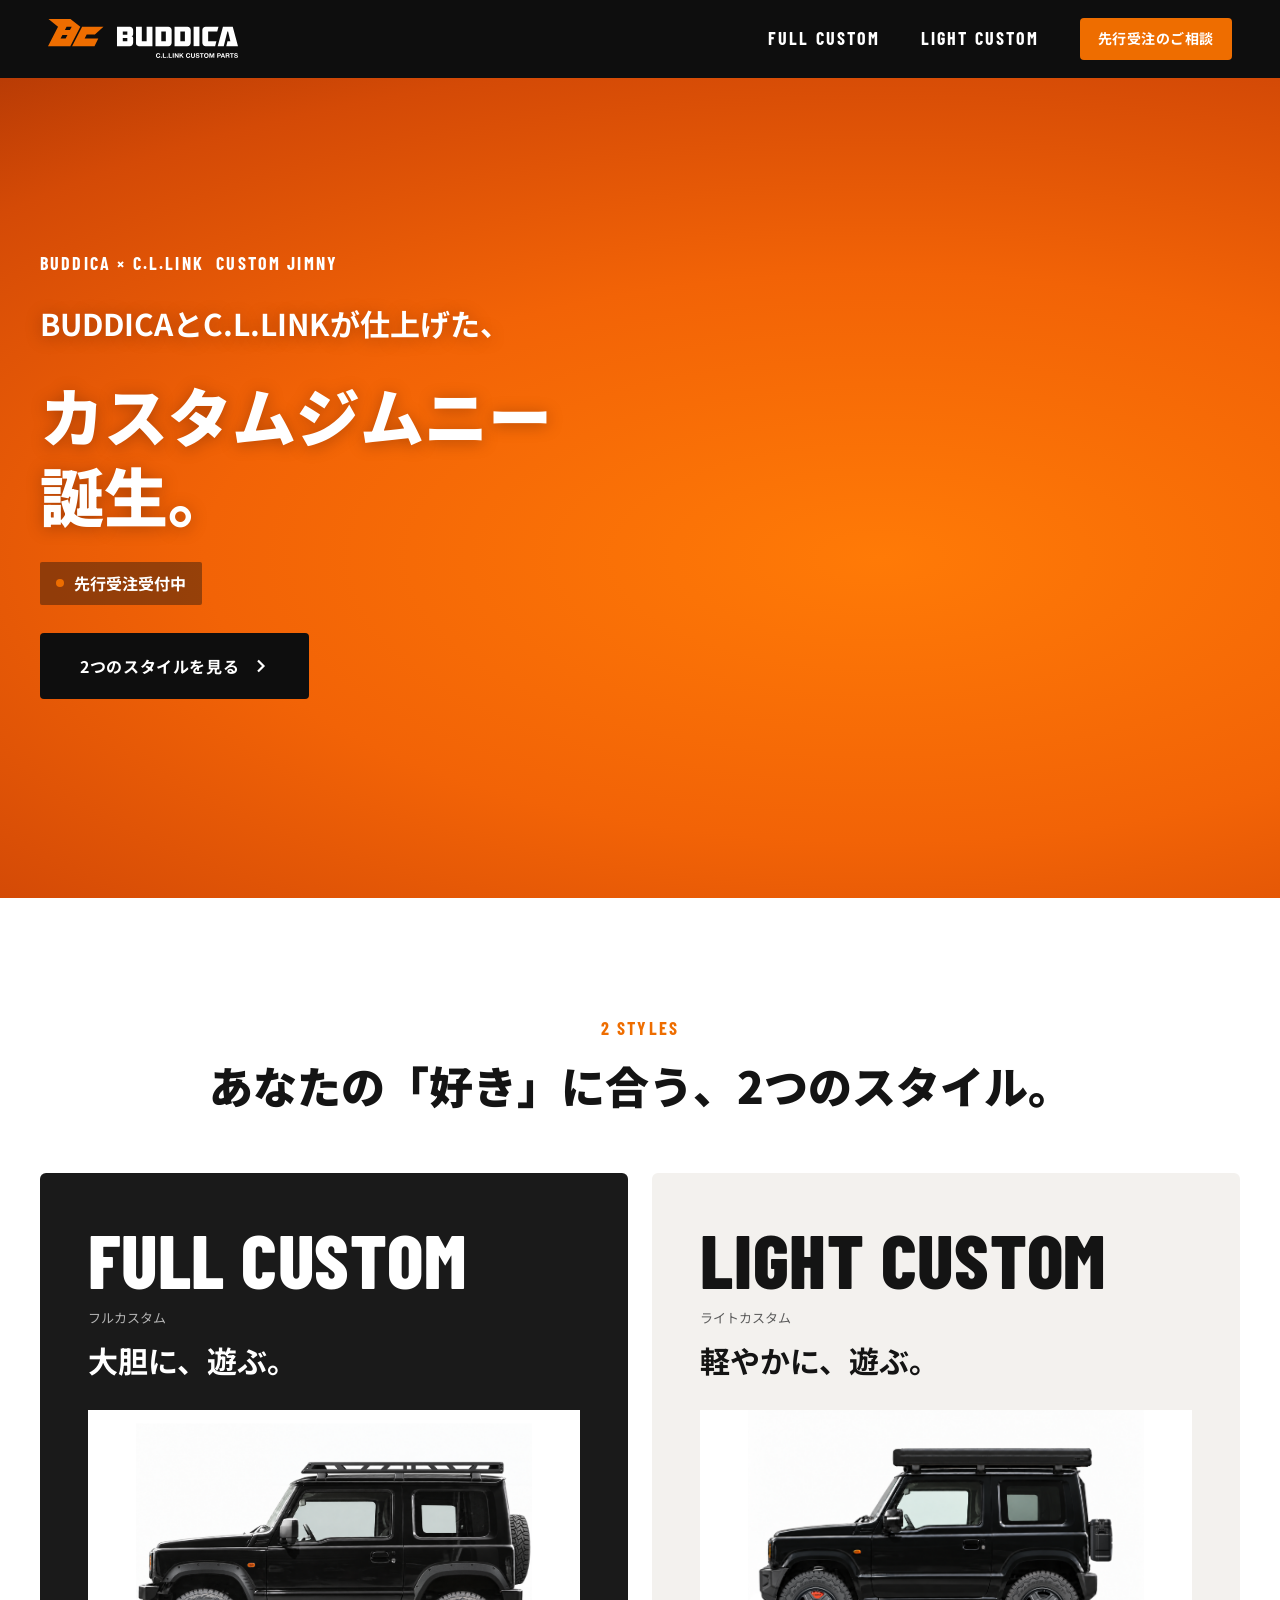
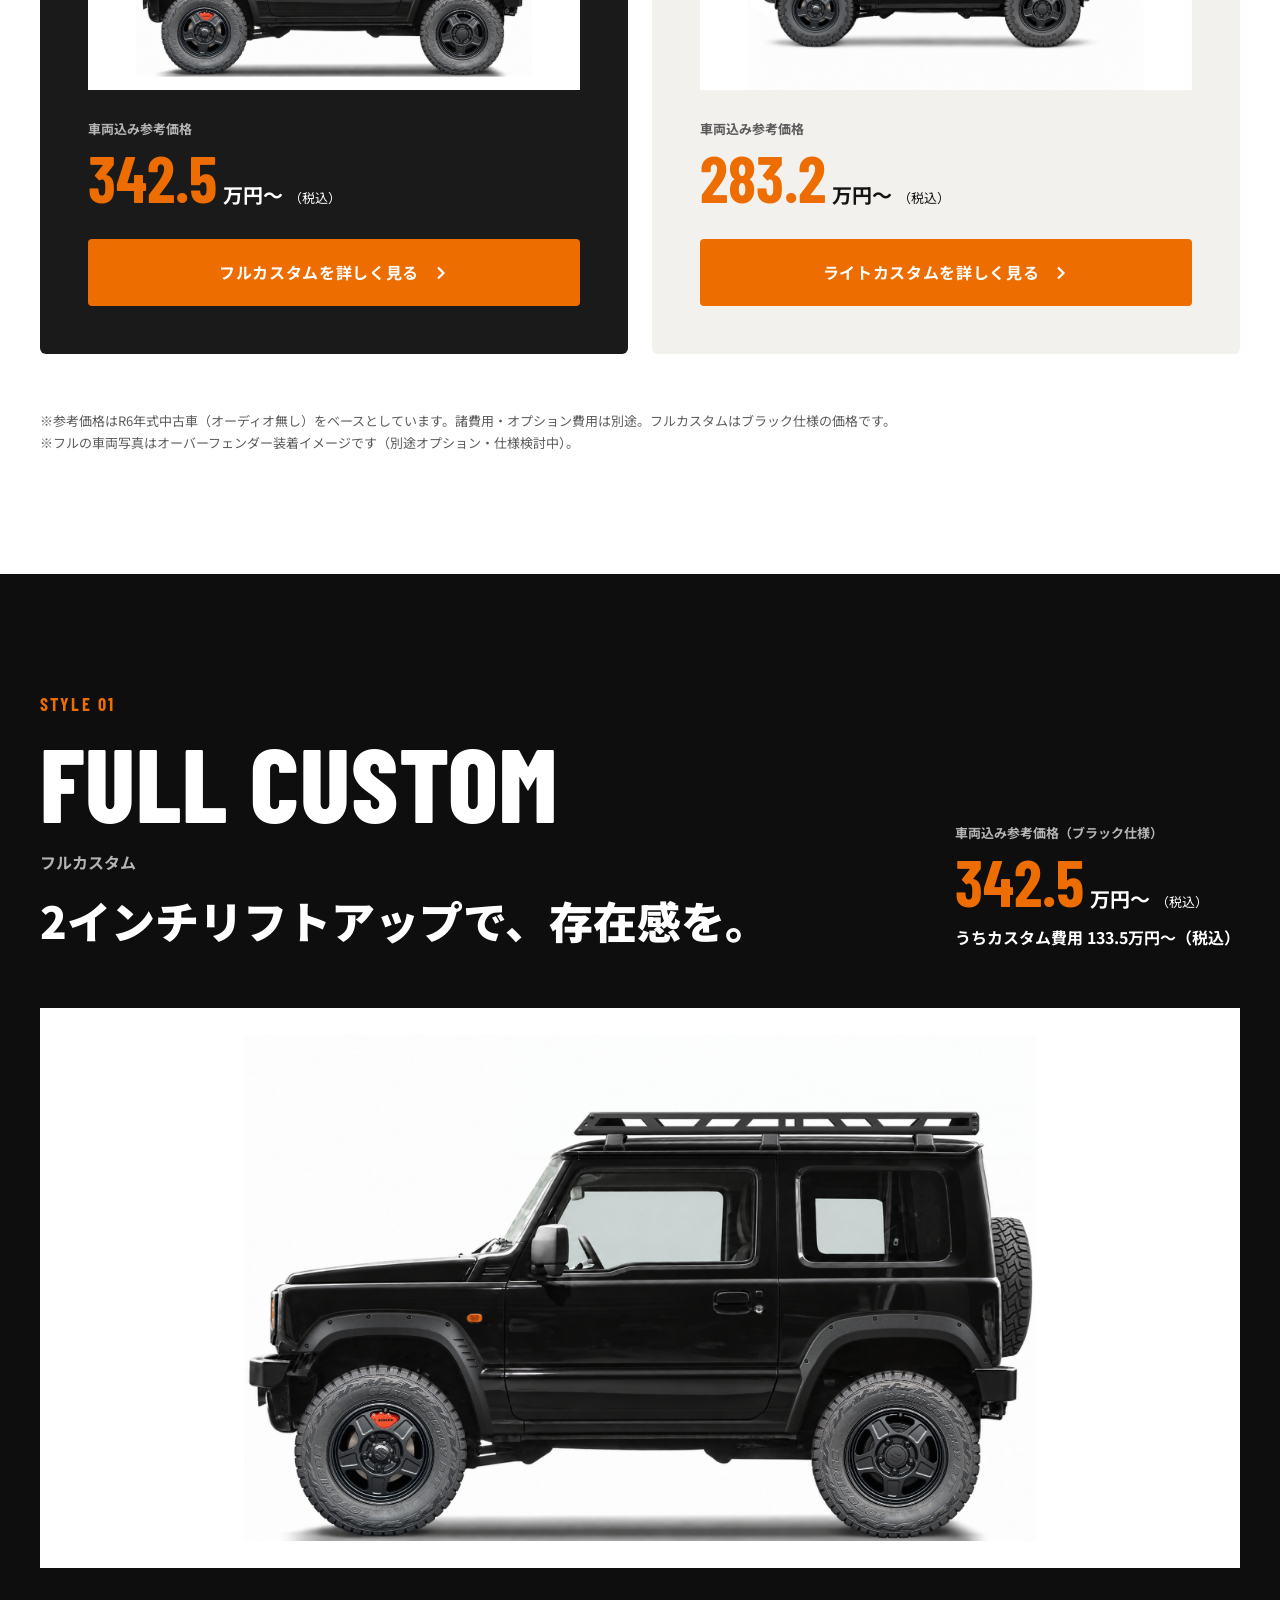
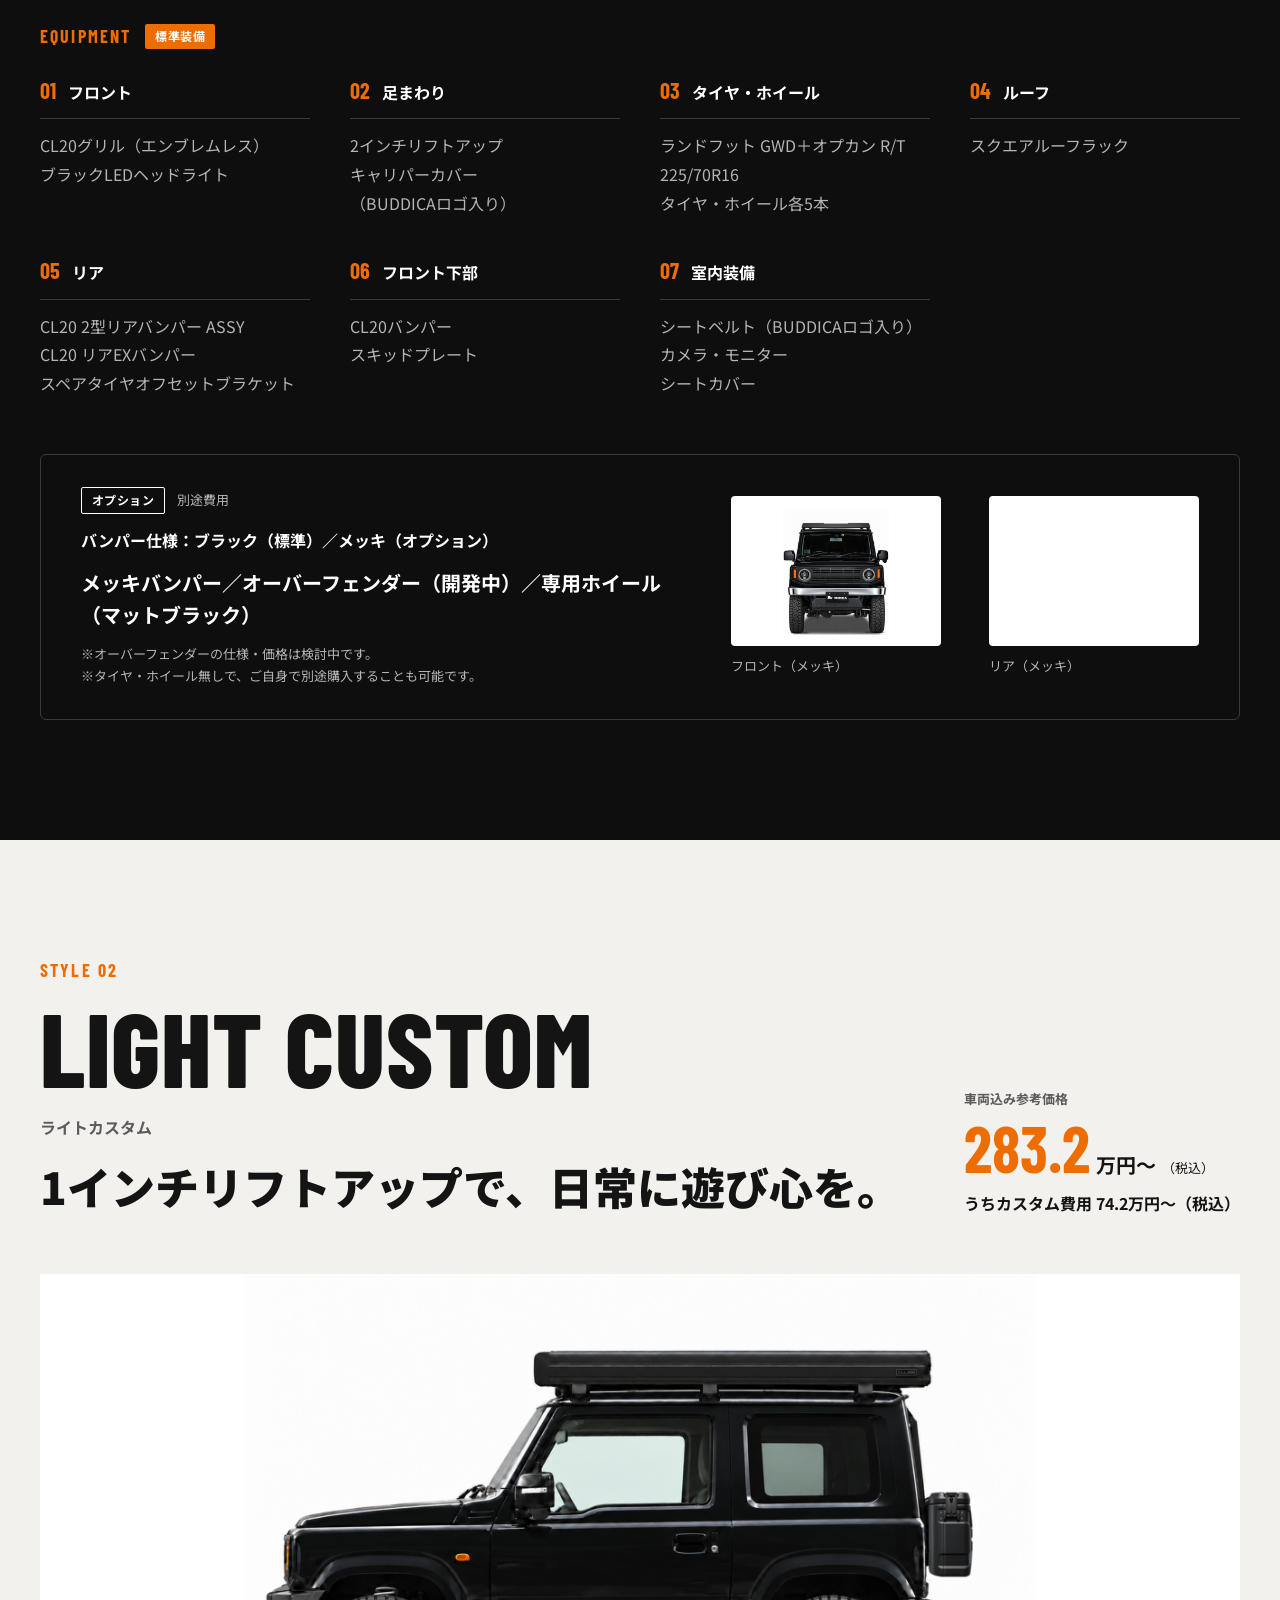
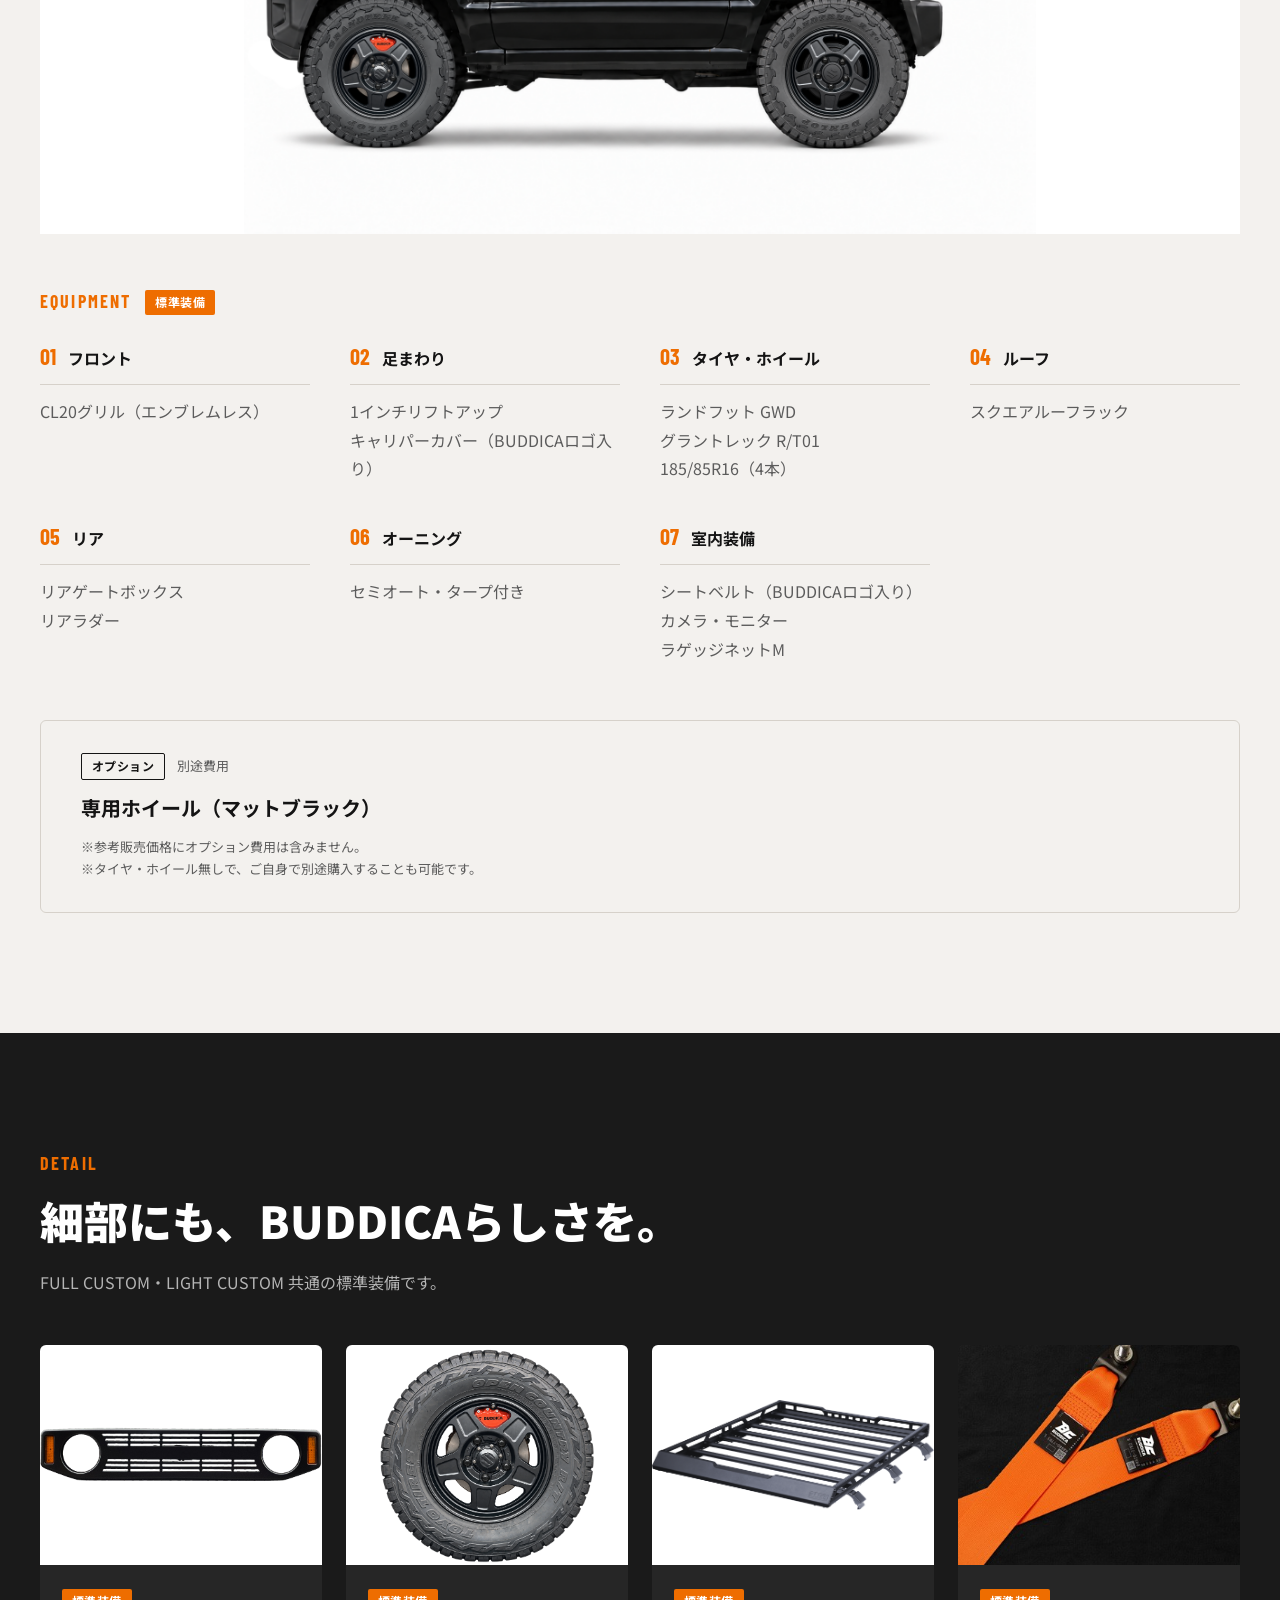
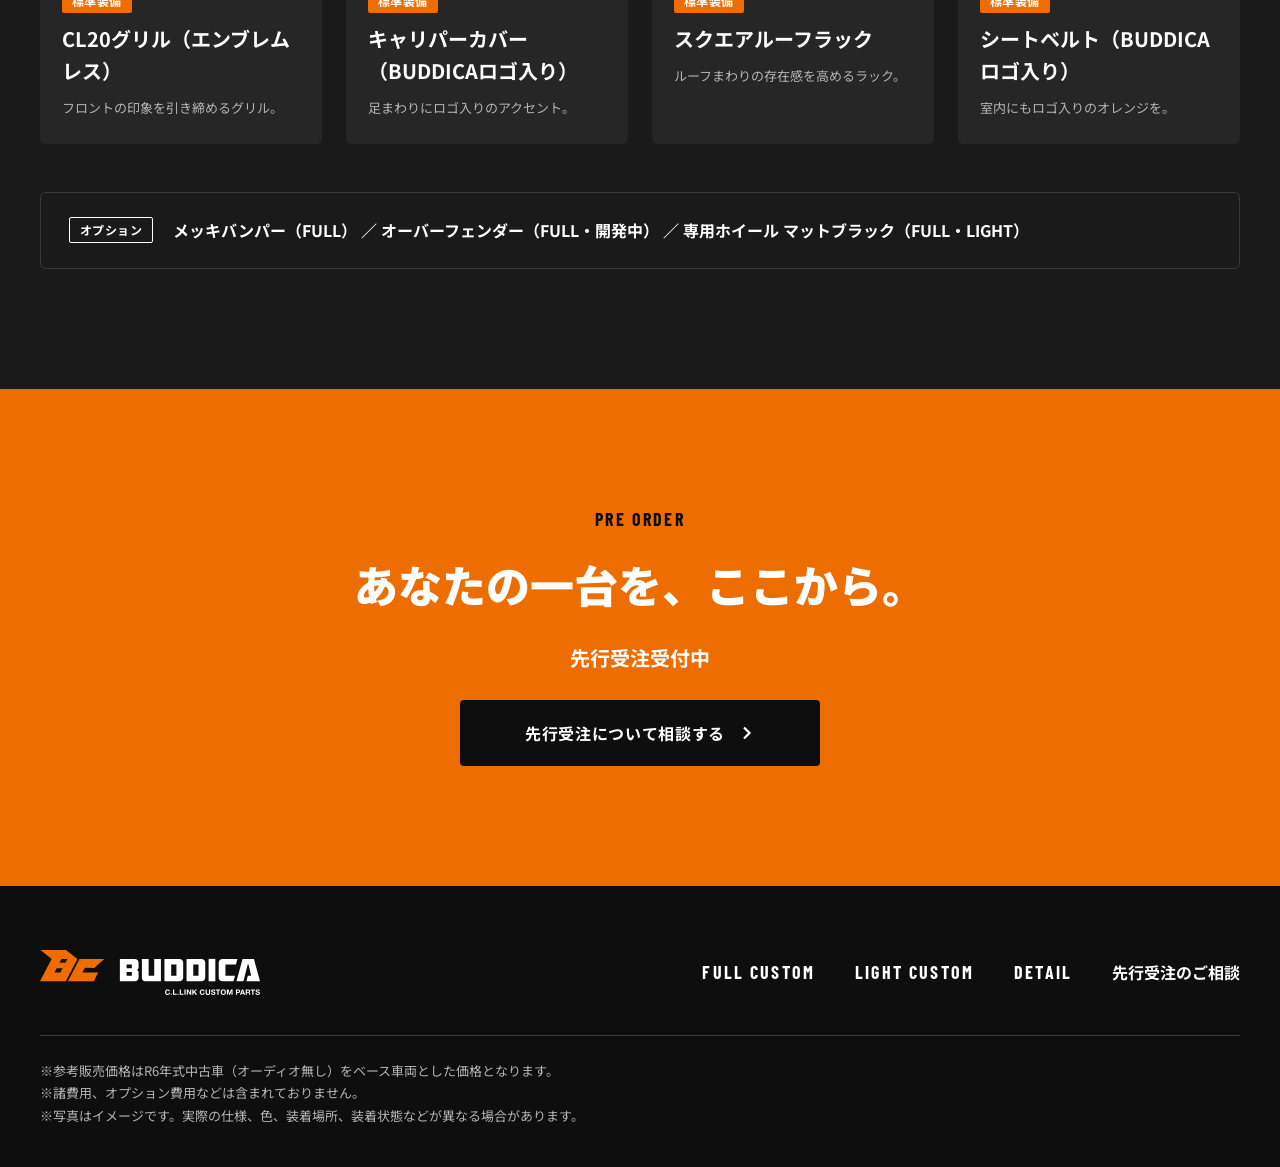
==== public/jimny/index.html @ 95507380 "Restore verified After_04 Jimny preview implementation" ====
<!doctype html>
<html lang="ja"><head><meta charset="utf-8"><meta name="viewport" content="width=device-width,initial-scale=1"><meta name="robots" content="noindex,nofollow"><title>BUDDICA × C.L.LINK カスタムジムニー｜After_04確認用</title><meta name="description" content="BUDDICAとC.L.LINKが仕上げたカスタムジムニー。FULL CUSTOMとLIGHT CUSTOM、2つのスタイルをご紹介。"><link rel="stylesheet" href="style.css"></head><body>
<a class="skip-link" href="#main">本文へ移動</a>
<header><a href="#" aria-label="ページ先頭"><img src="assets/89c2d.svg" alt="BUDDICA × C.L.LINK" class="logo pc-logo" fetchpriority="high" decoding="async"><img src="assets/49323.svg" alt="BUDDICA × C.L.LINK" class="logo sp-logo" fetchpriority="high" decoding="async"></a><nav aria-label="メインナビゲーション"><a class="en" href="#full">FULL CUSTOM</a><a class="en" href="#light">LIGHT CUSTOM</a><button type="button" data-contact class="button  small">先行受注のご相談</button></nav></header>
<nav class="mobile-nav" aria-label="スタイル"><a href="#full">FULL CUSTOM</a><a href="#light">LIGHT CUSTOM</a></nav>
<main id="main"><section class="hero"><picture><source media="(max-width: 767px)" srcset="assets/0285e.png"><img src="assets/9fd0f.png" alt="BUDDICA × C.L.LINK カスタムジムニー完成車" class="hero-car" fetchpriority="high" decoding="async"></picture><div class="hero-copy"><p class="eyebrow">BUDDICA × C.L.LINK &nbsp;CUSTOM JIMNY</p><p class="hero-lead">BUDDICAとC.L.LINKが仕上げた、</p><h1>カスタムジムニー<br>誕生。</h1><p class="status"><picture><source media="(max-width:767px)" srcset="assets/47b59.svg"><img src="assets/5830c.svg" alt="" class="" fetchpriority="high" decoding="async"></picture>先行受注受付中</p><a href="#compare" class="button dark ">2つのスタイルを見る<img src="assets/fa62b.svg" alt="" class="arrow" fetchpriority="high" decoding="async"></a></div></section>
<section id="compare" class="section compare"><div class="wrap"><div class="center-heading"><p class="eyebrow">2 STYLES</p><h2>あなたの「好き」に合う、<br class="sp-only">2つのスタイル。</h2></div><div class="compare-grid"><article class="compare-card full"><div class="card-title"><h3>FULL CUSTOM</h3><p class="note">フルカスタム</p><p class="tagline">大胆に、遊ぶ。</p></div><img src="assets/87dab.png" alt="フルカスタム側面" class="compare-photo" loading="lazy" decoding="async"><div class="price"><p>車両込み参考価格</p><div><strong>342.5</strong><b>万円〜</b><small>（税込）</small></div></div><a href="#full" class="button  ">フルカスタムを詳しく見る<img src="assets/fa62b.svg" alt="" class="arrow" fetchpriority="high" decoding="async"></a></article><article class="compare-card light"><div class="card-title"><h3>LIGHT CUSTOM</h3><p class="note">ライトカスタム</p><p class="tagline">軽やかに、遊ぶ。</p></div><img src="assets/f68a7.png" alt="ライトカスタム側面" class="compare-photo" loading="lazy" decoding="async"><div class="price"><p>車両込み参考価格</p><div><strong>283.2</strong><b>万円〜</b><small>（税込）</small></div></div><a href="#light" class="button  ">ライトカスタムを詳しく見る<img src="assets/fa62b.svg" alt="" class="arrow" fetchpriority="high" decoding="async"></a></article></div><p class="note">※参考価格はR6年式中古車（オーディオ無し）をベースとしています。諸費用・オプション費用は別途。フルカスタムはブラック仕様の価格です。<br>※フルの車両写真はオーバーフェンダー装着イメージです（別途オプション・仕様検討中）。</p></div></section>
<section id="full" class="section style-section full"><div class="wrap"><div class="style-heading"><div><p class="eyebrow">STYLE 01</p><h2>FULL CUSTOM</h2><p class="sub">フルカスタム</p><h3>2インチリフトアップで、<br class="sp-only">存在感を。</h3></div><div class="style-price"><div class="price"><p>車両込み参考価格（ブラック仕様）</p><div><strong>342.5</strong><b>万円〜</b><small>（税込）</small></div></div><p class="bold">うちカスタム費用 133.5万円〜（税込）</p></div></div><img src="assets/87dab.png" alt="フルカスタム側面" class="style-photo" loading="lazy" decoding="async"><div class="equipment"><div class="equipment-heading"><p class="eyebrow">EQUIPMENT</p><span class="badge ">標準装備</span></div><div class="spec-grid"><div class="spec-item"><h4><span>01</span>フロント</h4><p>CL20グリル（エンブレムレス）<br>ブラックLEDヘッドライト</p></div><div class="spec-item"><h4><span>02</span>足まわり</h4><p>2インチリフトアップ<br>キャリパーカバー<br>（BUDDICAロゴ入り）</p></div><div class="spec-item"><h4><span>03</span>タイヤ・ホイール</h4><p>ランドフット GWD＋オプカン R/T<br>225/70R16<br>タイヤ・ホイール各5本</p></div><div class="spec-item"><h4><span>04</span>ルーフ</h4><p>スクエアルーフラック</p></div><div class="spec-item"><h4><span>05</span>リア</h4><p>CL20 2型リアバンパー ASSY<br>CL20 リアEXバンパー<br>スペアタイヤオフセットブラケット</p></div><div class="spec-item"><h4><span>06</span>フロント下部</h4><p>CL20バンパー<br>スキッドプレート</p></div><div class="spec-item"><h4><span>07</span>室内装備</h4><p>シートベルト（BUDDICAロゴ入り）<br>カメラ・モニター<br>シートカバー</p></div></div></div><div class="option-panel"><div class="option-copy"><div class="option-head"><span class="badge option">オプション</span><span class="note">別途費用</span></div><p class="bold">バンパー仕様：ブラック（標準）／メッキ（オプション）</p><h4>メッキバンパー／オーバーフェンダー（開発中）／専用ホイール（マットブラック）</h4><p class="note">※オーバーフェンダーの仕様・価格は検討中です。<br>※タイヤ・ホイール無しで、ご自身で別途購入することも可能です。</p></div><div class="option-photos"><figure><img src="assets/d333a.png" alt="フロント（メッキ）" class="" loading="lazy" decoding="async"><figcaption>フロント（メッキ）</figcaption></figure><figure><img src="assets/24bf9.png" alt="リア（メッキ）" class="" loading="lazy" decoding="async"><figcaption>リア（メッキ）</figcaption></figure></div></div></div></section><section id="light" class="section style-section light"><div class="wrap"><div class="style-heading"><div><p class="eyebrow">STYLE 02</p><h2>LIGHT CUSTOM</h2><p class="sub">ライトカスタム</p><h3>1インチリフトアップで、<br class="sp-only">日常に遊び心を。</h3></div><div class="style-price"><div class="price"><p>車両込み参考価格</p><div><strong>283.2</strong><b>万円〜</b><small>（税込）</small></div></div><p class="bold">うちカスタム費用 74.2万円〜（税込）</p></div></div><img src="assets/f68a7.png" alt="ライトカスタム側面" class="style-photo" loading="lazy" decoding="async"><div class="equipment"><div class="equipment-heading"><p class="eyebrow">EQUIPMENT</p><span class="badge ">標準装備</span></div><div class="spec-grid"><div class="spec-item"><h4><span>01</span>フロント</h4><p>CL20グリル（エンブレムレス）</p></div><div class="spec-item"><h4><span>02</span>足まわり</h4><p>1インチリフトアップ<br>キャリパーカバー（BUDDICAロゴ入り）</p></div><div class="spec-item"><h4><span>03</span>タイヤ・ホイール</h4><p>ランドフット GWD<br>グラントレック R/T01<br>185/85R16（4本）</p></div><div class="spec-item"><h4><span>04</span>ルーフ</h4><p>スクエアルーフラック</p></div><div class="spec-item"><h4><span>05</span>リア</h4><p>リアゲートボックス<br>リアラダー</p></div><div class="spec-item"><h4><span>06</span>オーニング</h4><p>セミオート・タープ付き</p></div><div class="spec-item"><h4><span>07</span>室内装備</h4><p>シートベルト（BUDDICAロゴ入り）<br>カメラ・モニター<br>ラゲッジネットM</p></div></div></div><div class="option-panel"><div class="option-copy"><div class="option-head"><span class="badge option">オプション</span><span class="note">別途費用</span></div><h4>専用ホイール（マットブラック）</h4><p class="note">※参考販売価格にオプション費用は含みません。<br>※タイヤ・ホイール無しで、ご自身で別途購入することも可能です。</p></div></div></div></section>
<section id="detail" class="section detail"><div class="wrap"><div class="detail-heading"><p class="eyebrow">DETAIL</p><h2>細部にも、<br class="sp-only">BUDDICAらしさを。</h2><p class="sub">FULL CUSTOM・LIGHT CUSTOM <br class="sp-only">共通の標準装備です。</p></div><div class="detail-grid"><article class="detail-card"><img src="assets/ef86f.png" alt="CL20グリル（エンブレムレス）" class="" loading="lazy" decoding="async"><div><span class="badge ">標準装備</span><h3>CL20グリル（エンブレムレス）</h3><p class="note">フロントの印象を引き締めるグリル。</p></div></article><article class="detail-card"><img src="assets/00ac3.png" alt="キャリパーカバー（BUDDICAロゴ入り）" class="" loading="lazy" decoding="async"><div><span class="badge ">標準装備</span><h3>キャリパーカバー（BUDDICAロゴ入り）</h3><p class="note">足まわりにロゴ入りのアクセント。</p></div></article><article class="detail-card"><img src="assets/233d9.png" alt="スクエアルーフラック" class="" loading="lazy" decoding="async"><div><span class="badge ">標準装備</span><h3>スクエアルーフラック</h3><p class="note">ルーフまわりの存在感を高めるラック。</p></div></article><article class="detail-card"><img src="assets/353c5.png" alt="シートベルト（BUDDICAロゴ入り）" class="cover" loading="lazy" decoding="async"><div><span class="badge ">標準装備</span><h3>シートベルト（BUDDICAロゴ入り）</h3><p class="note">室内にもロゴ入りのオレンジを。</p></div></article></div><div class="option-strip"><span class="badge option">オプション</span><p>メッキバンパー（FULL）<span> ／ </span>オーバーフェンダー（FULL・開発中）<span> ／ </span>専用ホイール マットブラック（FULL・LIGHT）</p></div></div></section>
<section class="section final-cta"><div class="wrap"><p class="eyebrow">PRE ORDER</p><h2>あなたの一台を、<br class="sp-only">ここから。</h2><p>先行受注受付中</p><button type="button" data-contact class="button dark ">先行受注について相談する<img src="assets/fa62b.svg" alt="" class="arrow" fetchpriority="high" decoding="async"></button></div></section></main>
<footer><div class="wrap"><div class="footer-top"><a href="#" aria-label="ページ先頭"><img src="assets/596a9.svg" alt="BUDDICA × C.L.LINK" class="pc-footer" loading="lazy" decoding="async"><img src="assets/55995.svg" alt="BUDDICA × C.L.LINK" class="sp-footer" loading="lazy" decoding="async"></a><nav aria-label="フッターナビゲーション"><a class="en" href="#full">FULL CUSTOM</a><a class="en" href="#light">LIGHT CUSTOM</a><a class="en" href="#detail">DETAIL</a><button class="text-button" data-contact>先行受注のご相談</button></nav></div><p class="note">※参考販売価格はR6年式中古車（オーディオ無し）をベース車両とした価格となります。<br>※諸費用、オプション費用などは含まれておりません。<br>※写真はイメージです。実際の仕様、色、装着場所、装着状態などが異なる場合があります。</p></div></footer>
<div class="fixed-cta"><button type="button" data-contact class="button  ">先行受注について相談する<img src="assets/fa62b.svg" alt="" class="arrow" fetchpriority="high" decoding="async"></button></div>
<dialog id="contact-dialog" aria-labelledby="dialog-title"><h2 id="dialog-title">確認用ページです</h2><p>先行受注のご相談先は現在設定待ちです。<br>このページからお問い合わせは送信されません。</p><form method="dialog"><button class="button dark">閉じる</button></form></dialog><script src="app.js" defer></script></body></html>
---- public/jimny/style.css ----
@import url('https://fonts.googleapis.com/css2?family=Barlow+Condensed:wght@700;800&family=Noto+Sans+JP:wght@400;700;900&display=swap');
:root{--orange:#ee6d00;--black:#0e0e0e;--neutral:#f3f1ee;--sub:#b4b4b4;--line:#3a3a3a}*{box-sizing:border-box}html{scroll-behavior:smooth;scroll-padding-top:24px}body{margin:0;background:var(--black);color:white;font-family:'Noto Sans JP',sans-serif;font-size:16px;line-height:1.8}h1,h2,h3,h4,p,figure{margin:0}a{color:inherit;text-decoration:none}button{font:inherit;cursor:pointer}img{display:block;max-width:100%}button,a{-webkit-tap-highlight-color:transparent}a:focus-visible,button:focus-visible{outline:3px solid #5cbeff;outline-offset:5px}.button{display:inline-flex;align-items:center;justify-content:center;gap:14px;padding:22px 40px;background:var(--orange);color:white;border:0;border-radius:4px;font-size:16px;line-height:1.4;font-weight:700;letter-spacing:.04em;transition:filter .15s}.button:hover{filter:brightness(1.12)}.button.dark{background:var(--black)}.button.small{font-size:14px;padding:11px 18px}.arrow{width:16px;height:16px;flex:none}.en,.eyebrow,.mobile-nav,h3.en{font-family:'Barlow Condensed',sans-serif;font-weight:700;line-height:1.2;letter-spacing:.12em}.eyebrow{color:var(--orange);font-size:18px}.section{padding:120px max(32px,calc((100% - 1200px)/2))}.wrap{width:100%;max-width:1200px;margin:auto}.wrap>*+*{margin-top:56px}h2{font-size:44px;line-height:1.4;font-weight:900}.note{font-size:13px;line-height:1.7;color:var(--sub)}.bold{font-weight:700}.sub{color:var(--sub)}header{padding:18px 48px;display:flex;align-items:center;justify-content:space-between;gap:24px}header nav,footer nav{display:flex;align-items:center;gap:40px}header nav .en,footer nav .en{font-size:18px}.logo{width:190px;height:38.857px}.sp-logo,.sp-footer,.mobile-nav,.sp-only,.fixed-cta{display:none}.hero{position:relative;height:820px;overflow:hidden;background:radial-gradient(ellipse 1500px 630.77px at 68.75% 58.46%,#ff7a06 0%,#f26306 45%,#d44a06 80%,#b23805 100%)}.hero-car{position:absolute;width:1110px;max-width:none;height:925px;object-fit:cover;right:-80px;top:calc(50% - 510px)}.hero-copy{position:absolute;left:max(40px,calc((100% - 1280px)/2));top:175px;display:flex;flex-direction:column;align-items:flex-start;gap:28px}.hero-copy .eyebrow{color:white}.hero-lead{font-size:30px;font-weight:700;line-height:1.45}.hero h1{font-size:64px;line-height:1.25;font-weight:900}.hero-lead,.hero h1{text-shadow:0 2px 16px #40120059}.status{display:flex;align-items:center;gap:10px;background:#0e0e0e66;padding:8px 16px;border-radius:2px;font-weight:700;line-height:1.7}.status img{width:8px;height:8px}.compare{background:white;color:#141414}.center-heading{text-align:center}.center-heading h2{margin-top:16px}.compare-grid{display:grid;grid-template-columns:1fr 1fr;gap:24px}.compare-card{display:flex;flex-direction:column;gap:28px;padding:48px;border-radius:6px;min-width:0}.compare-card.full{background:#1a1a1a;color:white}.light{background:var(--neutral);color:#141414;--sub:#5c5c5c;--line:#d6d1ca}.compare-card h3{font-family:'Barlow Condensed',sans-serif;font-size:76px;line-height:1;font-weight:800;letter-spacing:.01em;white-space:nowrap}.card-title>*+*{margin-top:10px}.tagline{font-size:30px;font-weight:700;line-height:1.45}.compare-photo{height:280px;width:100%;object-fit:contain;background:white}.price>p{font-size:13px;font-weight:700;line-height:1.7;color:var(--sub)}.price>div{display:flex;align-items:baseline;gap:6px;margin-top:6px;white-space:nowrap}.price strong{font-family:'Barlow Condensed',sans-serif;font-size:64px;line-height:1;color:var(--orange)}.price b{font-size:20px;line-height:1.6}.price small{font-size:13px}.compare .wrap>.note{color:#5c5c5c}.style-heading{display:flex;justify-content:space-between;align-items:flex-end;gap:24px}.style-heading h2{font-family:'Barlow Condensed',sans-serif;font-size:104px;font-weight:800;line-height:1;letter-spacing:.01em;margin-top:14px}.style-heading .sub{font-weight:700;margin-top:14px}.style-heading h3{font-size:44px;line-height:1.4;font-weight:900;margin-top:14px;white-space:nowrap}.style-price{flex:none}.style-price>.bold{margin-top:8px}.style-photo{width:100%;height:560px;object-fit:contain;background:white}.equipment-heading{display:flex;align-items:center;gap:14px}.badge{display:inline-block;align-self:flex-start;background:var(--orange);color:white;padding:4px 10px;border-radius:2px;font-size:12px;font-weight:700;line-height:1.4;letter-spacing:.04em;white-space:nowrap}.badge.option{background:transparent;border:1px solid currentColor;color:inherit}.spec-grid{display:grid;grid-template-columns:repeat(4,minmax(0,1fr));gap:40px;margin-top:28px}.spec-item h4{display:flex;gap:12px;align-items:baseline;border-bottom:1px solid var(--line);padding-bottom:12px;font-size:16px;line-height:1.7}.spec-item h4 span{font-family:'Barlow Condensed';color:var(--orange);font-size:22px;line-height:1.2}.spec-item>p{color:var(--sub);margin-top:12px;font-size:16px;line-height:1.8}.option-panel{display:flex;gap:48px;align-items:center;border:1px solid var(--line);border-radius:6px;padding:32px 40px}.option-copy{flex:1;min-width:0}.option-copy>*+*{margin-top:12px}.option-copy h4{font-size:20px;line-height:1.6}.option-head{display:flex;align-items:center;gap:12px}.option-photos{display:flex;gap:48px}.option-photos img{width:210px;height:150px;object-fit:contain;background:white;border-radius:4px}.option-photos figcaption{font-size:13px;color:var(--sub);margin-top:8px}.detail{background:#1a1a1a}.detail .wrap>*+*{margin-top:48px}.detail-heading>*+*{margin-top:16px}.detail-grid{display:grid;grid-template-columns:repeat(4,minmax(0,1fr));gap:24px}.detail-card{background:#262626;border-radius:6px;overflow:hidden}.detail-card>img{width:100%;height:220px;object-fit:contain;background:white}.detail-card>img.cover{object-fit:cover}.detail-card>div{padding:20px 22px 24px}.detail-card h3{font-size:20px;line-height:1.6;margin-top:10px}.detail-card .note{margin-top:10px}.option-strip{border:1px solid var(--line);padding:24px 28px;border-radius:6px;display:flex;align-items:center;gap:20px}.option-strip p{font-weight:700;font-size:16px;line-height:1.7}.final-cta{background:var(--orange);text-align:center}.final-cta .wrap>*+*{margin-top:24px}.final-cta .eyebrow{color:var(--black)}.final-cta p:not(.eyebrow){font-size:20px;font-weight:700}.final-cta .button{min-width:360px}footer{padding:64px max(32px,calc((100% - 1200px)/2)) 40px}.footer-top{display:flex;align-items:center;justify-content:space-between;gap:24px;padding-bottom:40px;border-bottom:1px solid var(--line)}.pc-footer{width:220px;height:auto}.text-button{background:none;border:0;padding:0;color:inherit;font-weight:700;font-size:16px}footer .wrap>.note{margin-top:24px}.fixed-cta{z-index:10}.skip-link{position:fixed;top:-100px;left:16px;background:white;color:black;z-index:30}.skip-link:focus{top:16px}dialog{border:0;border-radius:8px;padding:32px;max-width:min(500px,calc(100% - 32px));color:#141414}dialog::backdrop{background:#0009}dialog h2{font-size:24px}dialog p{margin:20px 0}dialog form{text-align:right}
@media(min-width:768px) and (max-width:1250px){.section{padding:88px 40px}.hero{height:700px}.hero-car{width:940px;height:783px;right:-140px;top:-45px}.hero-copy{top:140px;gap:22px}.hero h1{font-size:52px}.hero-lead{font-size:24px}.compare-card{padding:32px}.compare-card h3{font-size:60px}.style-heading h2{font-size:80px}.style-heading h3{font-size:30px}.style-price>.bold{font-size:13px}.option-panel{gap:24px;padding:28px}.option-photos{gap:16px}.option-photos img{width:150px}.detail-grid{gap:16px}.detail-card>div{padding:20px 16px}.detail-card h3{font-size:16px}.spec-grid{gap:24px}.spec-item>p{font-size:14px}footer nav{gap:24px}}
@media(max-width:767px){body{font-size:15px}header{padding:12px 12px 12px 16px;gap:10px}header nav{gap:0}header nav .en,.pc-logo,.pc-footer{display:none}.sp-logo,.sp-footer{display:block}.logo{width:138px;height:28.222px}.button.small{padding:11px 18px;font-size:14px}.mobile-nav{display:flex;background:#1a1a1a}.mobile-nav a{flex:1;text-align:center;padding:12px 0;font-size:15px;letter-spacing:.12em}.mobile-nav a+a{border-left:1px solid #3a3a3a}.hero{height:760px;background:radial-gradient(ellipse 406.25px 584.62px at 68.75% 58.46%,#ff7a06 0%,#f26306 45%,#d44a06 80%,#b23805 100%)}.hero-car{width:540px;height:450px;top:250px;left:calc(50% - 273px);right:auto}.hero-copy{left:20px;right:20px;top:36px;gap:16px;overflow:visible}.hero-copy .eyebrow{font-size:15px;letter-spacing:1.8px;color:var(--black)}.hero-lead{font-size:21px;line-height:1.5;white-space:nowrap}.hero h1{font-size:36px;line-height:1.3}.status{padding:6px 12px;font-size:15px;gap:8px}.status img{width:7px;height:7px}.hero-copy>.button{position:absolute;top:648px;width:100%}.button{padding:17px 28px;gap:12px;font-size:15px;line-height:1.4}.section{padding:72px 20px}.wrap>*+*{margin-top:32px}h2{font-size:26px;line-height:1.45}.eyebrow{font-size:15px;letter-spacing:1.8px}.center-heading h2{margin-top:12px}.sp-only{display:block}.compare-grid{grid-template-columns:1fr;gap:16px}.compare-card{padding:28px 24px;gap:20px}.compare-card h3{font-size:52px}.card-title>*+*{margin-top:8px}.note{font-size:12px}.tagline{font-size:21px;line-height:1.5}.compare-photo{height:172px}.price>p{font-size:12px}.price>div{gap:4px}.price strong{font-size:48px}.price b{font-size:16px}.price small{font-size:12px}.style-section .wrap{display:flex;flex-direction:column;gap:28px}.style-section .wrap>*{margin-top:0}.style-heading{display:contents}.style-heading>div:first-child{order:0}.style-heading h2{font-size:52px;margin-top:10px}.style-heading .sub{font-size:12px;margin-top:10px}.style-heading h3{font-size:26px;line-height:1.45;white-space:normal;margin-top:10px}.style-photo{height:200px;order:1}.style-price{order:2}.style-price>.bold{font-size:15px;line-height:1.7;margin-top:8px}.equipment{order:3}.equipment-heading{gap:12px}.spec-grid{grid-template-columns:1fr;gap:20px;margin-top:20px}.spec-item h4{font-size:15px;gap:10px;padding-bottom:10px}.spec-item h4 span{font-size:18px}.spec-item>p{font-size:15px;margin-top:8px}.option-panel{order:4;flex-direction:column;align-items:stretch;gap:20px;padding:20px}.option-copy h4{font-size:16px}.option-copy .bold{font-size:15px}.option-photos{display:grid;grid-template-columns:1fr 1fr;gap:12px}.option-photos img{width:100%;height:120px}.option-photos figcaption{font-size:12px}.option-head{gap:10px}.detail .wrap>*+*{margin-top:28px}.detail-heading>*+*{margin-top:12px}.detail-grid{grid-template-columns:1fr;gap:16px}.detail-card>div{padding:20px 20px 24px}.detail-card h3{font-size:16px}.detail-card>img{height:220px}.option-strip{flex-direction:column;align-items:flex-start;gap:10px;padding:18px 20px}.option-strip p{font-size:15px}.option-strip p span{display:block;font-size:0}.final-cta .wrap>*+*{margin-top:20px}.final-cta p:not(.eyebrow){font-size:16px}.final-cta .button{width:100%;min-width:0}footer{padding:48px 20px 120px}.footer-top{align-items:flex-start;flex-direction:column;gap:24px;padding-bottom:24px}.sp-footer{width:170px;height:34.767px}footer nav{align-items:flex-start;flex-direction:column;gap:16px}footer nav .en{font-size:15px}.text-button{font-size:15px}.fixed-cta{display:block;position:fixed;bottom:0;left:0;right:0;padding:12px 16px max(12px,env(safe-area-inset-bottom));background:#0e0e0ef0;box-shadow:0 -4px 8px #0004}.fixed-cta .button{width:100%}dialog h2{font-size:22px}}
@media(max-width:374px){.hero-lead{font-size:18px}.hero-copy .eyebrow{font-size:13px}.hero h1{font-size:32px}.compare-card h3{font-size:44px}.button{padding-left:16px;padding-right:16px;font-size:14px}h2,.style-heading h3{font-size:23px}header .button.small{padding:11px 10px;font-size:12px}.style-heading h2{font-size:48px}}
@media(prefers-reduced-motion:reduce){html{scroll-behavior:auto}.button{transition:none}}
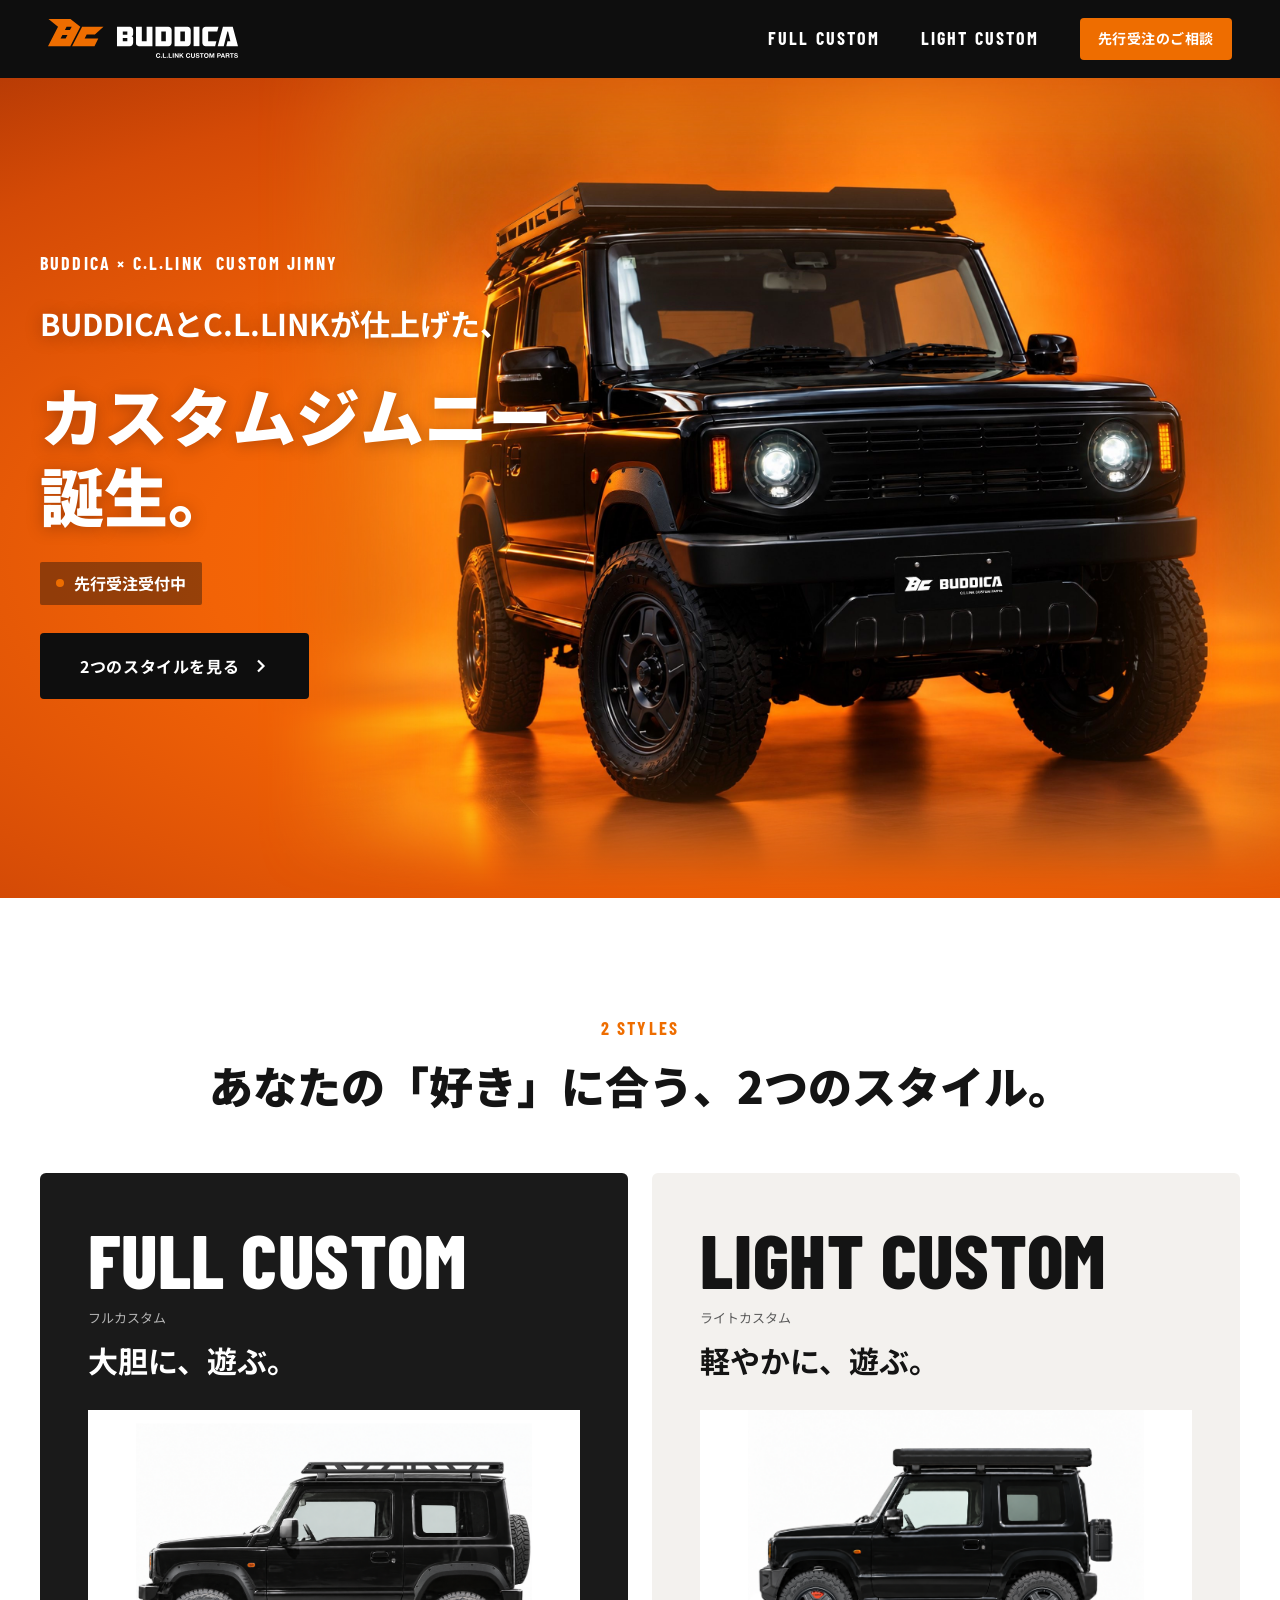
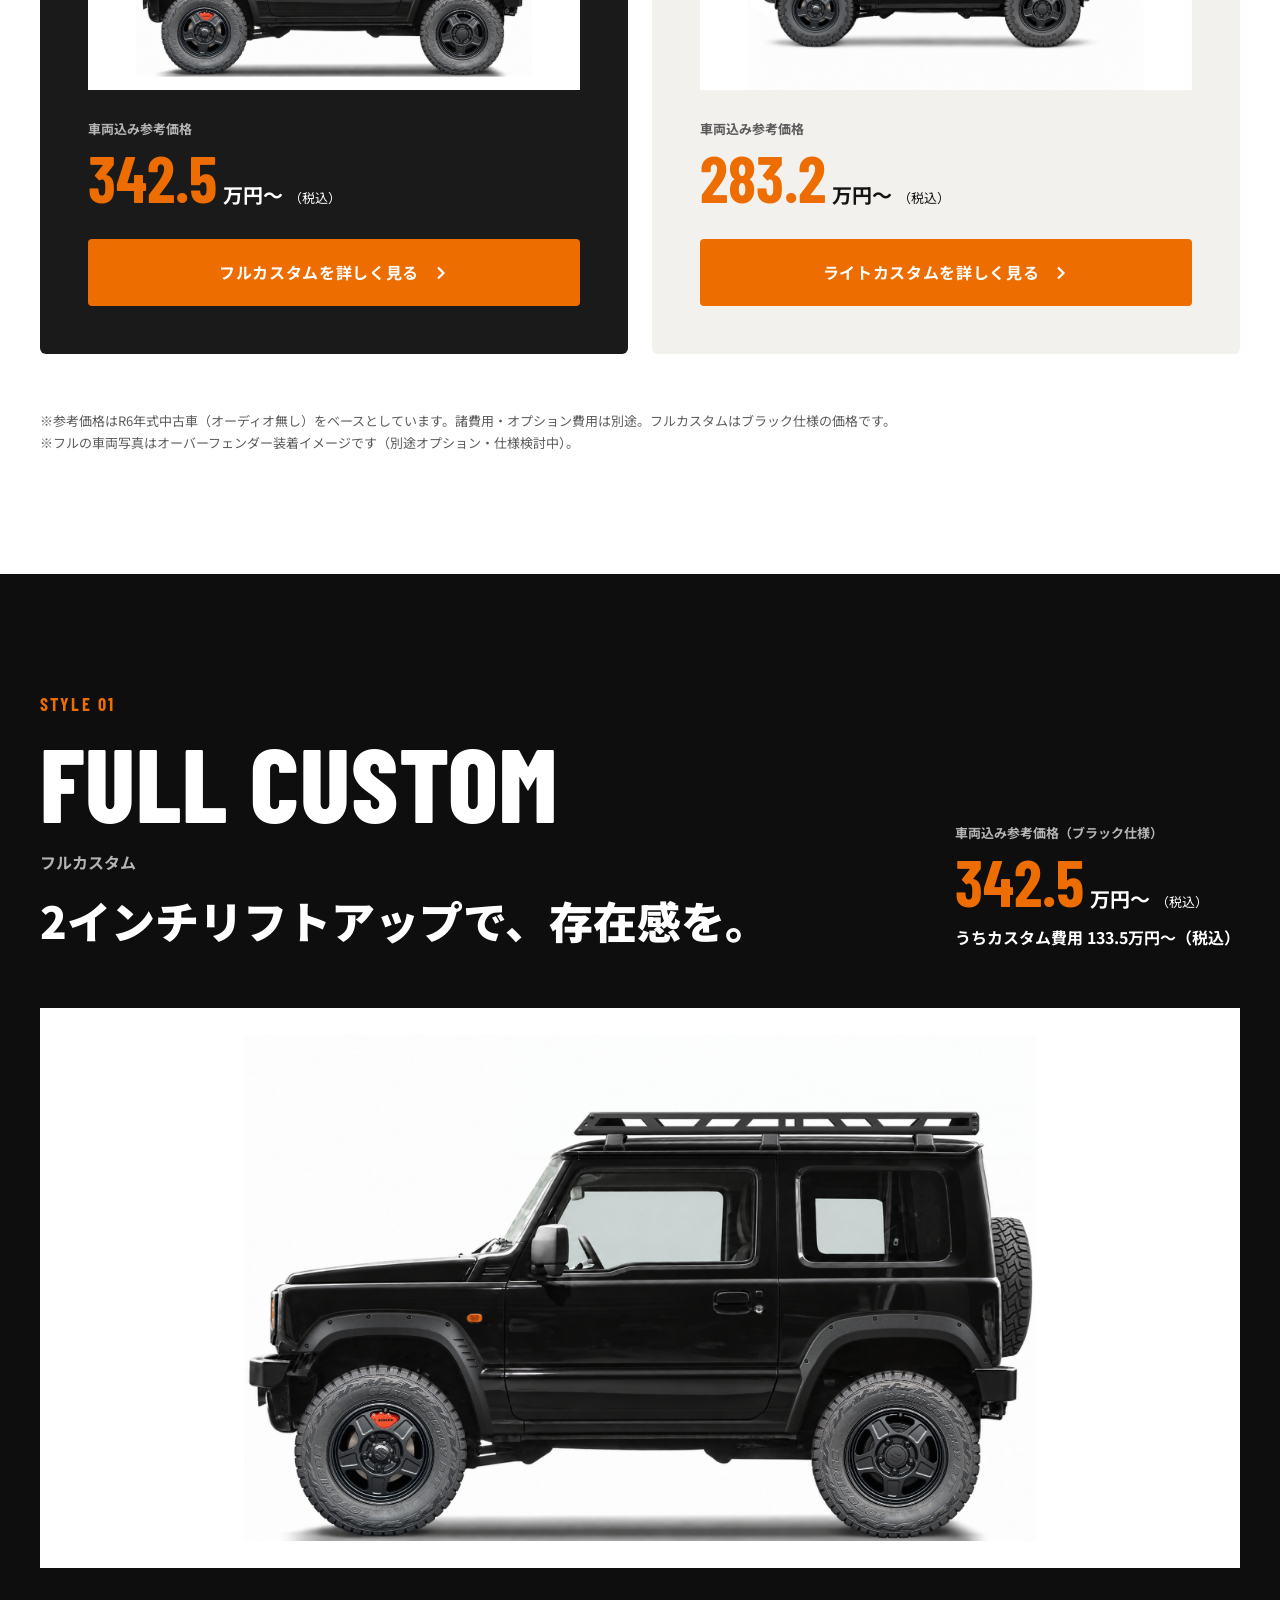
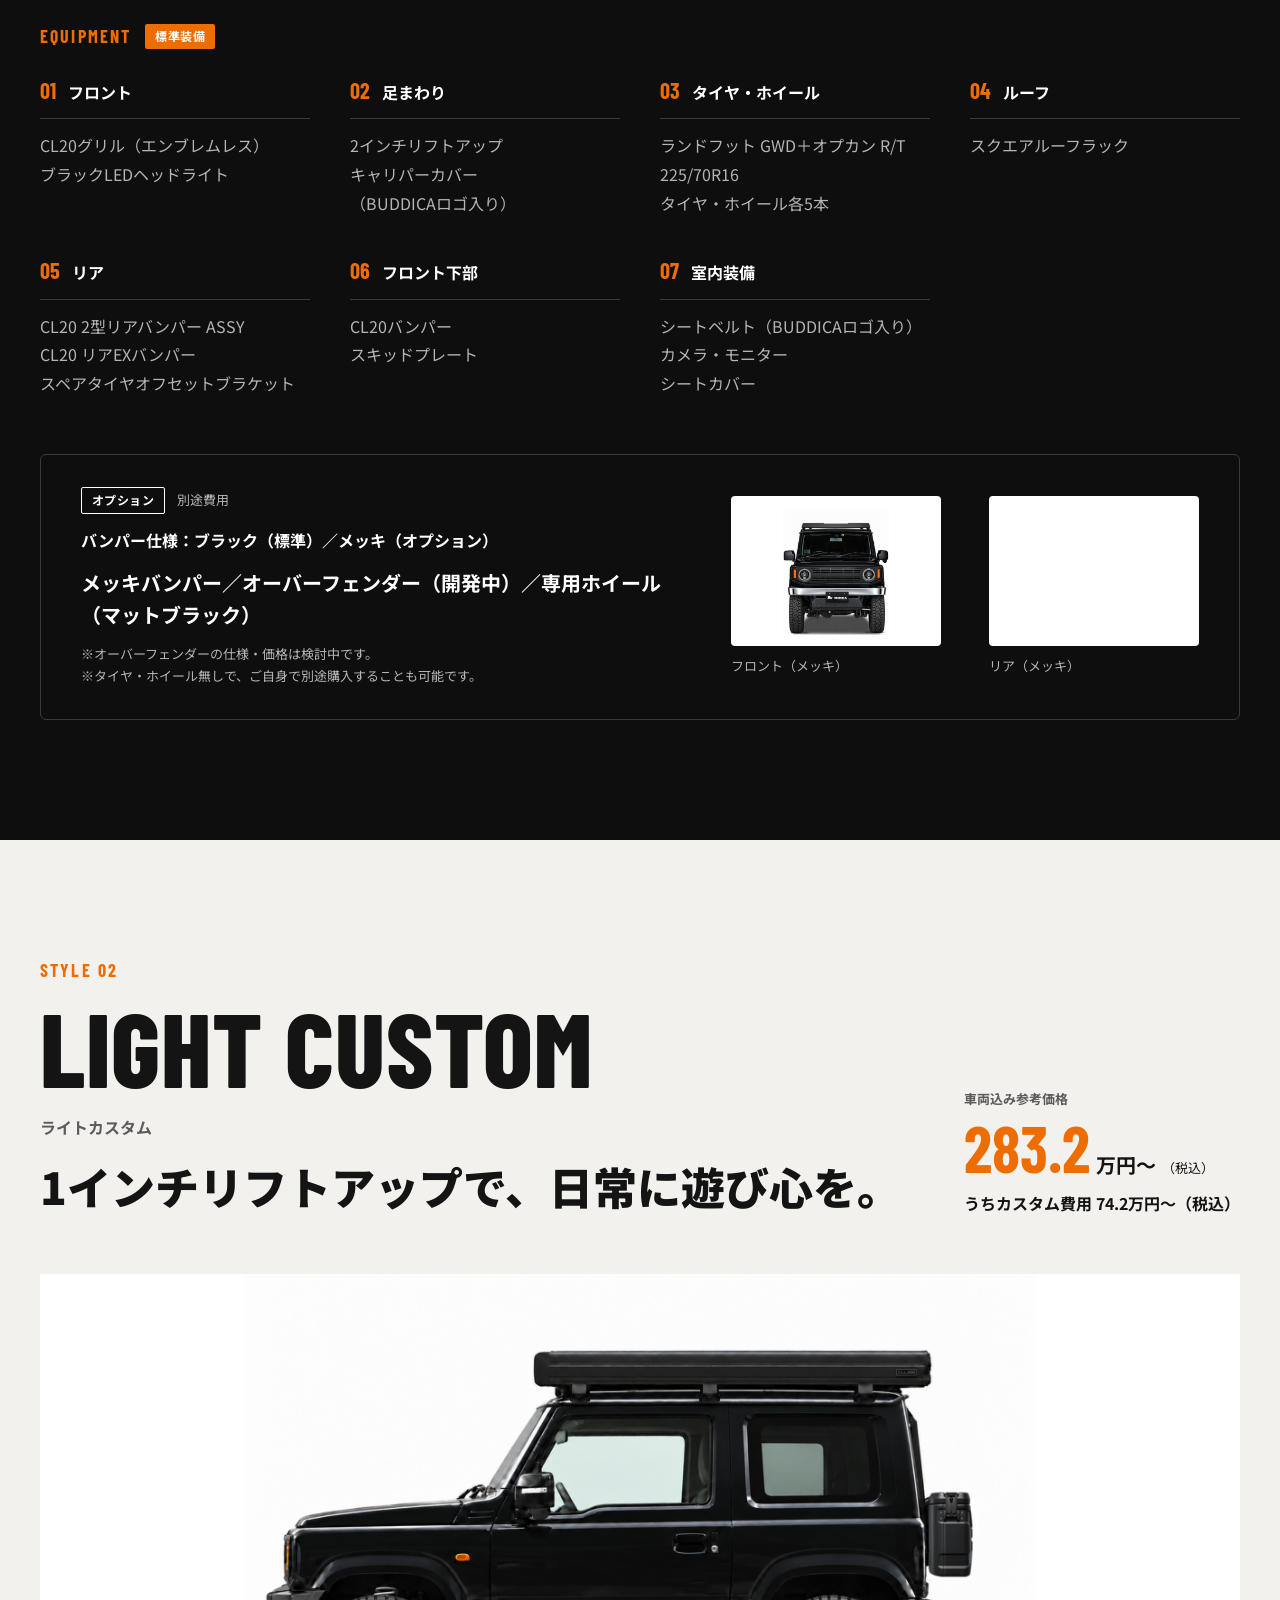
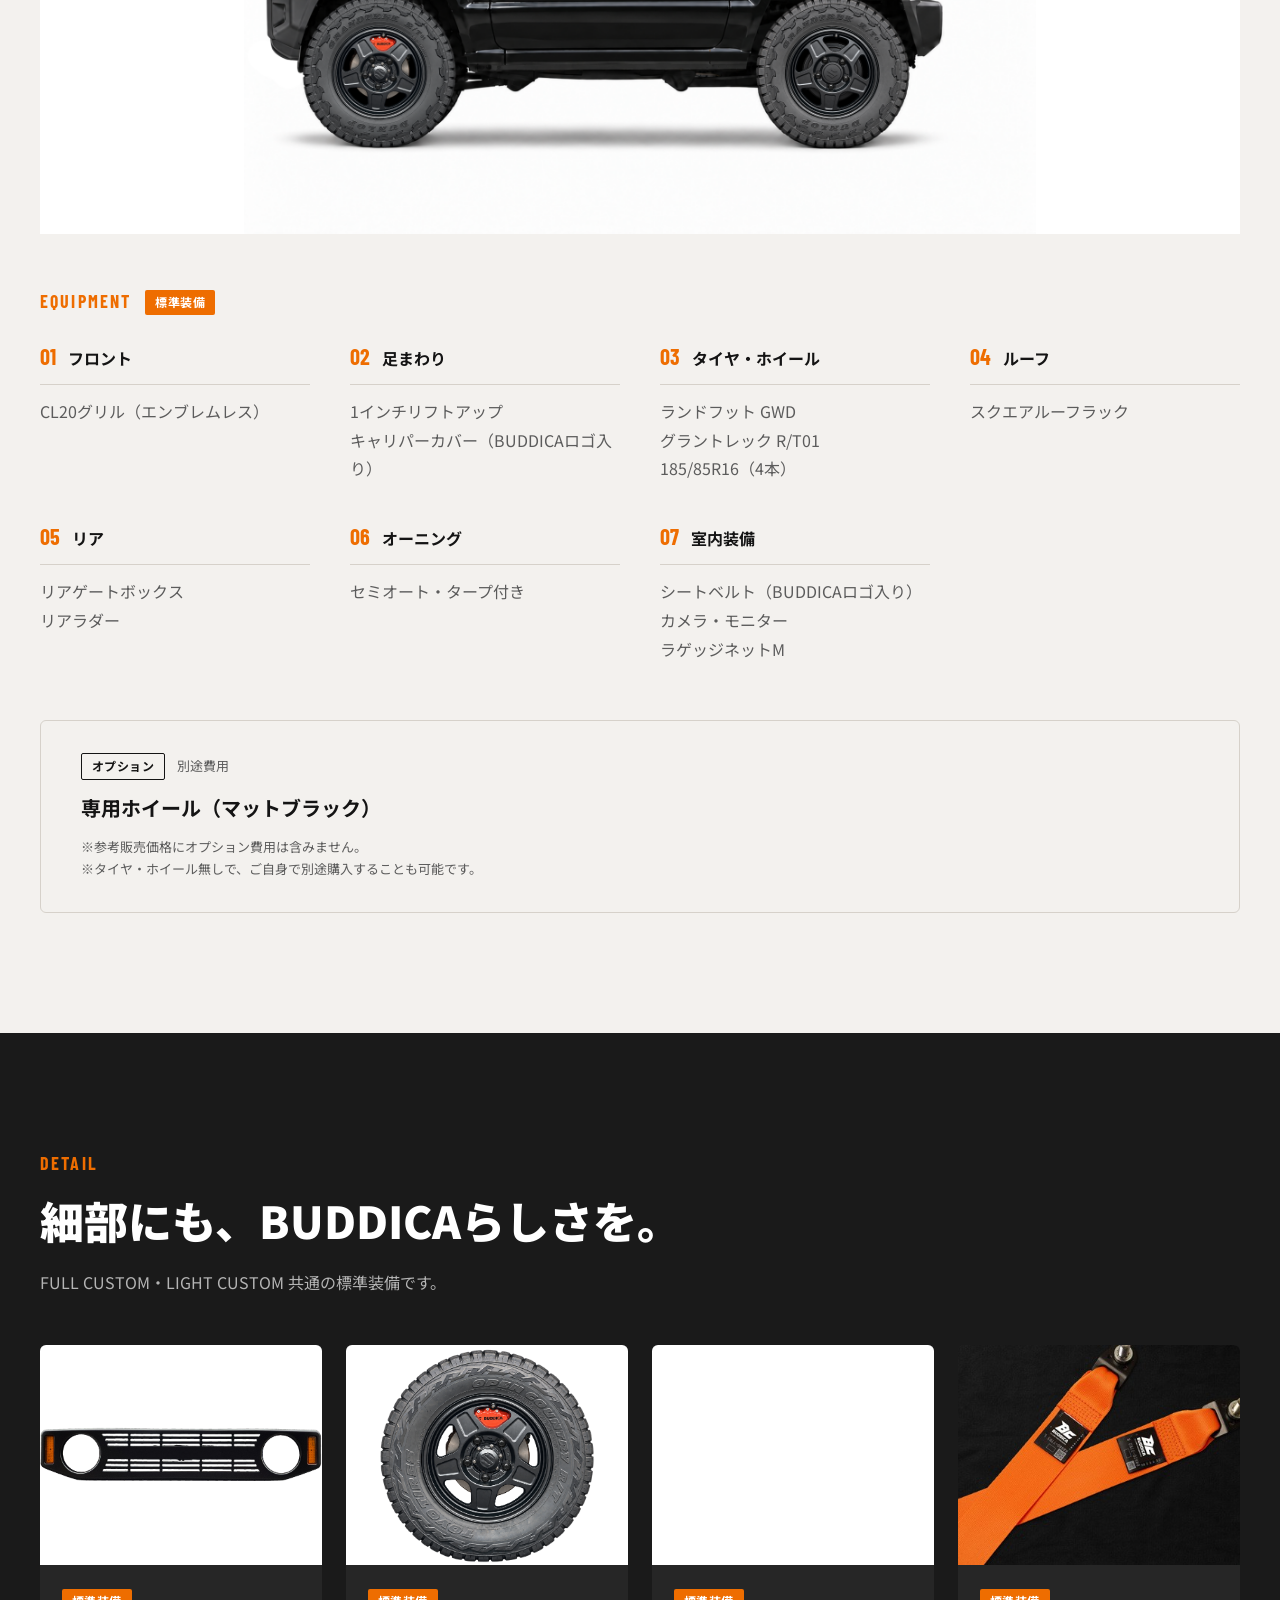
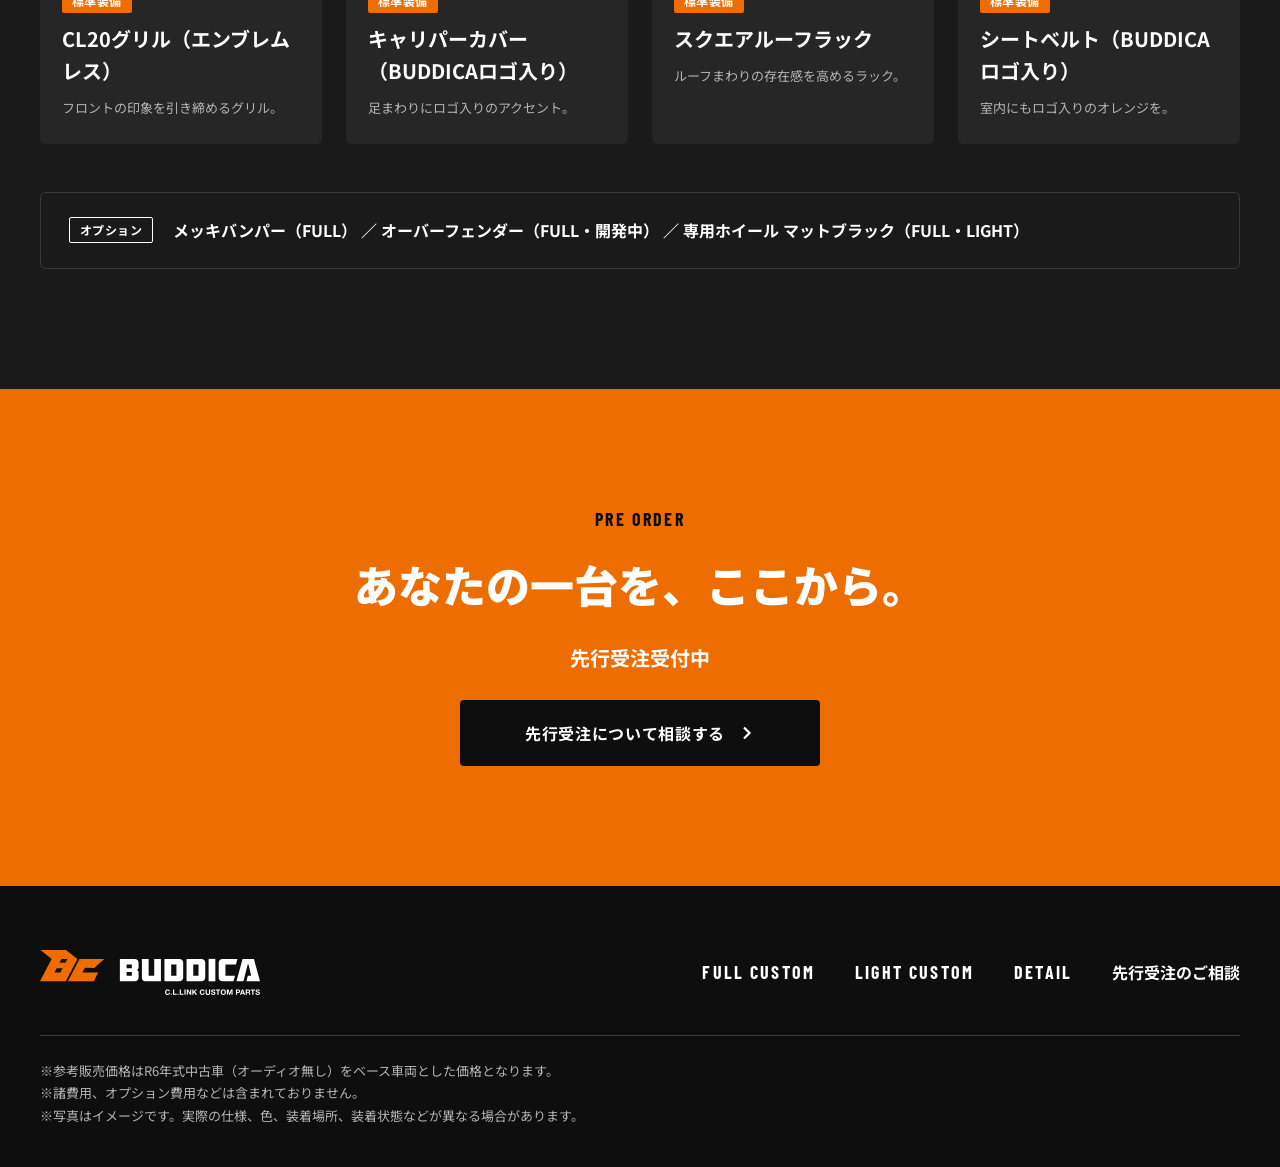
==== commit 81e9b06c: "Add Jimny favicon and social sharing metadata and artwork" ====
--- a/public/jimny/index.html
+++ b/public/jimny/index.html
@@ -1,5 +1,24 @@
 <!doctype html>
-<html lang="ja"><head><meta charset="utf-8"><meta name="viewport" content="width=device-width,initial-scale=1"><meta name="robots" content="noindex,nofollow"><title>BUDDICA × C.L.LINK カスタムジムニー｜After_04確認用</title><meta name="description" content="BUDDICAとC.L.LINKが仕上げたカスタムジムニー。FULL CUSTOMとLIGHT CUSTOM、2つのスタイルをご紹介。"><link rel="stylesheet" href="style.css"></head><body>
+<html lang="ja"><head><meta charset="utf-8"><meta name="viewport" content="width=device-width,initial-scale=1"><meta name="robots" content="noindex,nofollow"><title>BUDDICA × C.L.LINK カスタムジムニー｜After_04確認用</title><meta name="description" content="BUDDICAとC.L.LINKが仕上げたカスタムジムニー。FULL CUSTOMとLIGHT CUSTOM、2つのスタイルをご紹介。"><link rel="icon" href="assets/favicon.svg" type="image/svg+xml">
+<link rel="icon" href="assets/favicon-32.png" type="image/png" sizes="32x32">
+<link rel="apple-touch-icon" href="assets/apple-touch-icon.png" sizes="180x180">
+<meta property="og:type" content="website">
+<meta property="og:locale" content="ja_JP">
+<meta property="og:site_name" content="BUDDICA">
+<meta property="og:title" content="BUDDICA × C.L.LINK カスタムジムニー">
+<meta property="og:description" content="BUDDICAとC.L.LINKが仕上げたカスタムジムニー。FULL CUSTOMとLIGHT CUSTOM、2つのスタイルをご紹介。">
+<meta property="og:url" content="https://preview-jimny-after04.buddica-custom-jimny.pages.dev/jimny/">
+<meta property="og:image" content="https://preview-jimny-after04.buddica-custom-jimny.pages.dev/jimny/assets/ogp.png">
+<meta property="og:image:type" content="image/png">
+<meta property="og:image:width" content="1200">
+<meta property="og:image:height" content="630">
+<meta property="og:image:alt" content="BUDDICA × C.L.LINK カスタムジムニー誕生。オレンジの背景に黒いカスタムジムニー。">
+<meta name="twitter:card" content="summary_large_image">
+<meta name="twitter:title" content="BUDDICA × C.L.LINK カスタムジムニー">
+<meta name="twitter:description" content="FULL CUSTOMとLIGHT CUSTOM、2つのスタイルをご紹介。">
+<meta name="twitter:image" content="https://preview-jimny-after04.buddica-custom-jimny.pages.dev/jimny/assets/ogp.png">
+<meta name="twitter:image:alt" content="BUDDICA × C.L.LINK カスタムジムニー誕生。">
+<link rel="stylesheet" href="style.css"></head><body>
 <a class="skip-link" href="#main">本文へ移動</a>
 <header><a href="#" aria-label="ページ先頭"><img src="assets/89c2d.svg" alt="BUDDICA × C.L.LINK" class="logo pc-logo" fetchpriority="high" decoding="async"><img src="assets/49323.svg" alt="BUDDICA × C.L.LINK" class="logo sp-logo" fetchpriority="high" decoding="async"></a><nav aria-label="メインナビゲーション"><a class="en" href="#full">FULL CUSTOM</a><a class="en" href="#light">LIGHT CUSTOM</a><button type="button" data-contact class="button  small">先行受注のご相談</button></nav></header>
 <nav class="mobile-nav" aria-label="スタイル"><a href="#full">FULL CUSTOM</a><a href="#light">LIGHT CUSTOM</a></nav>
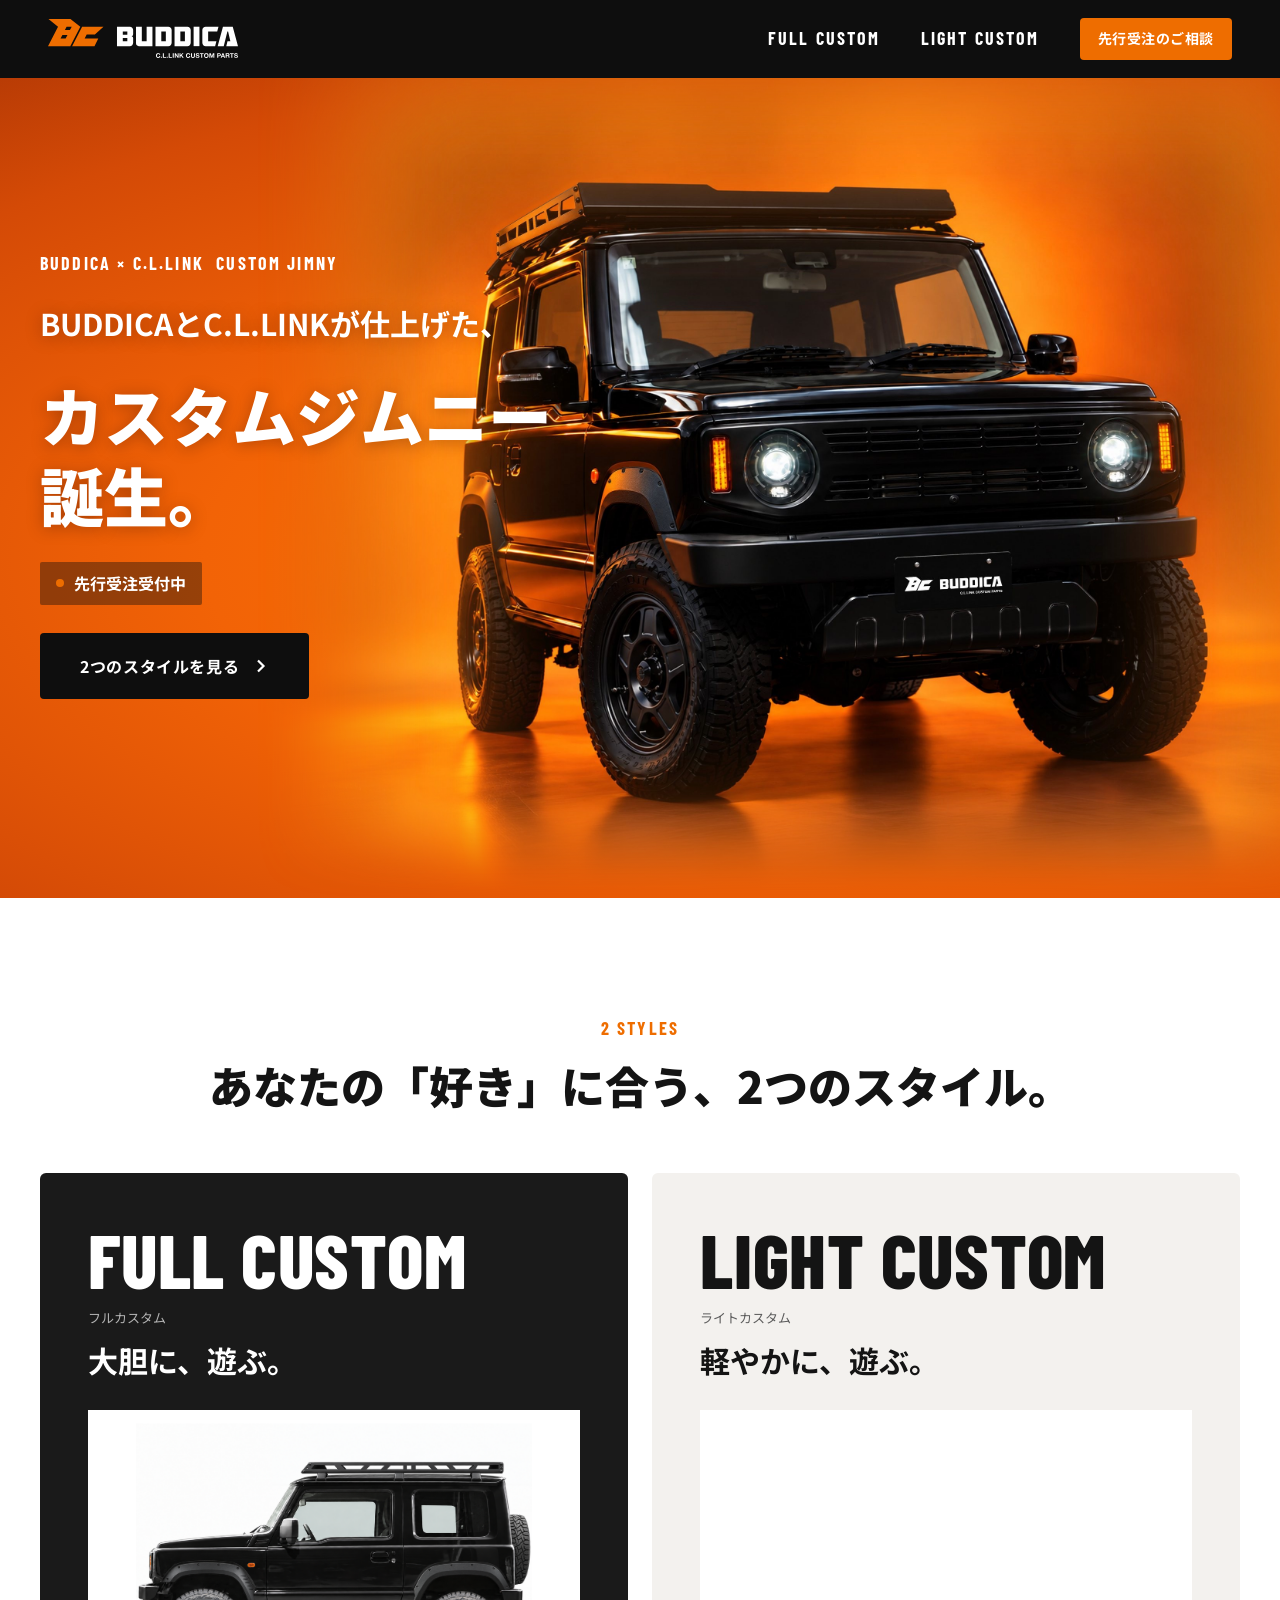
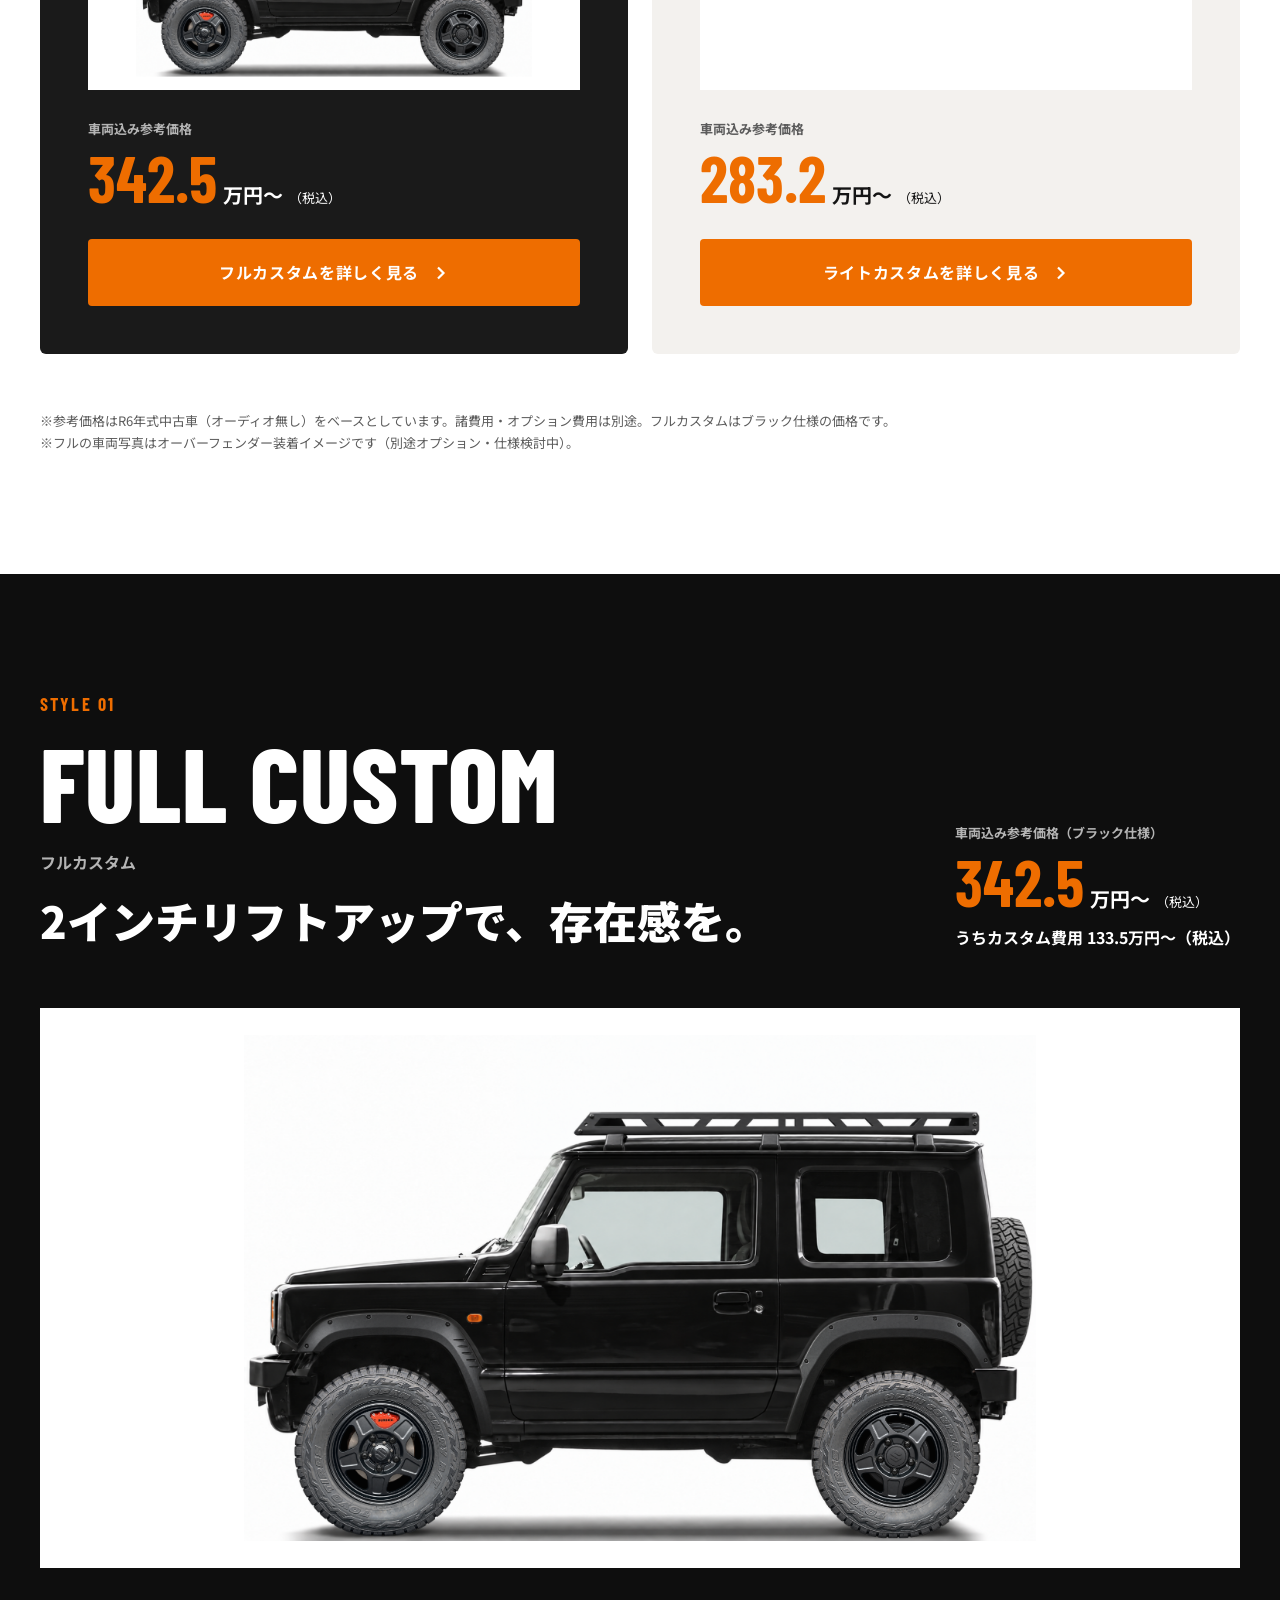
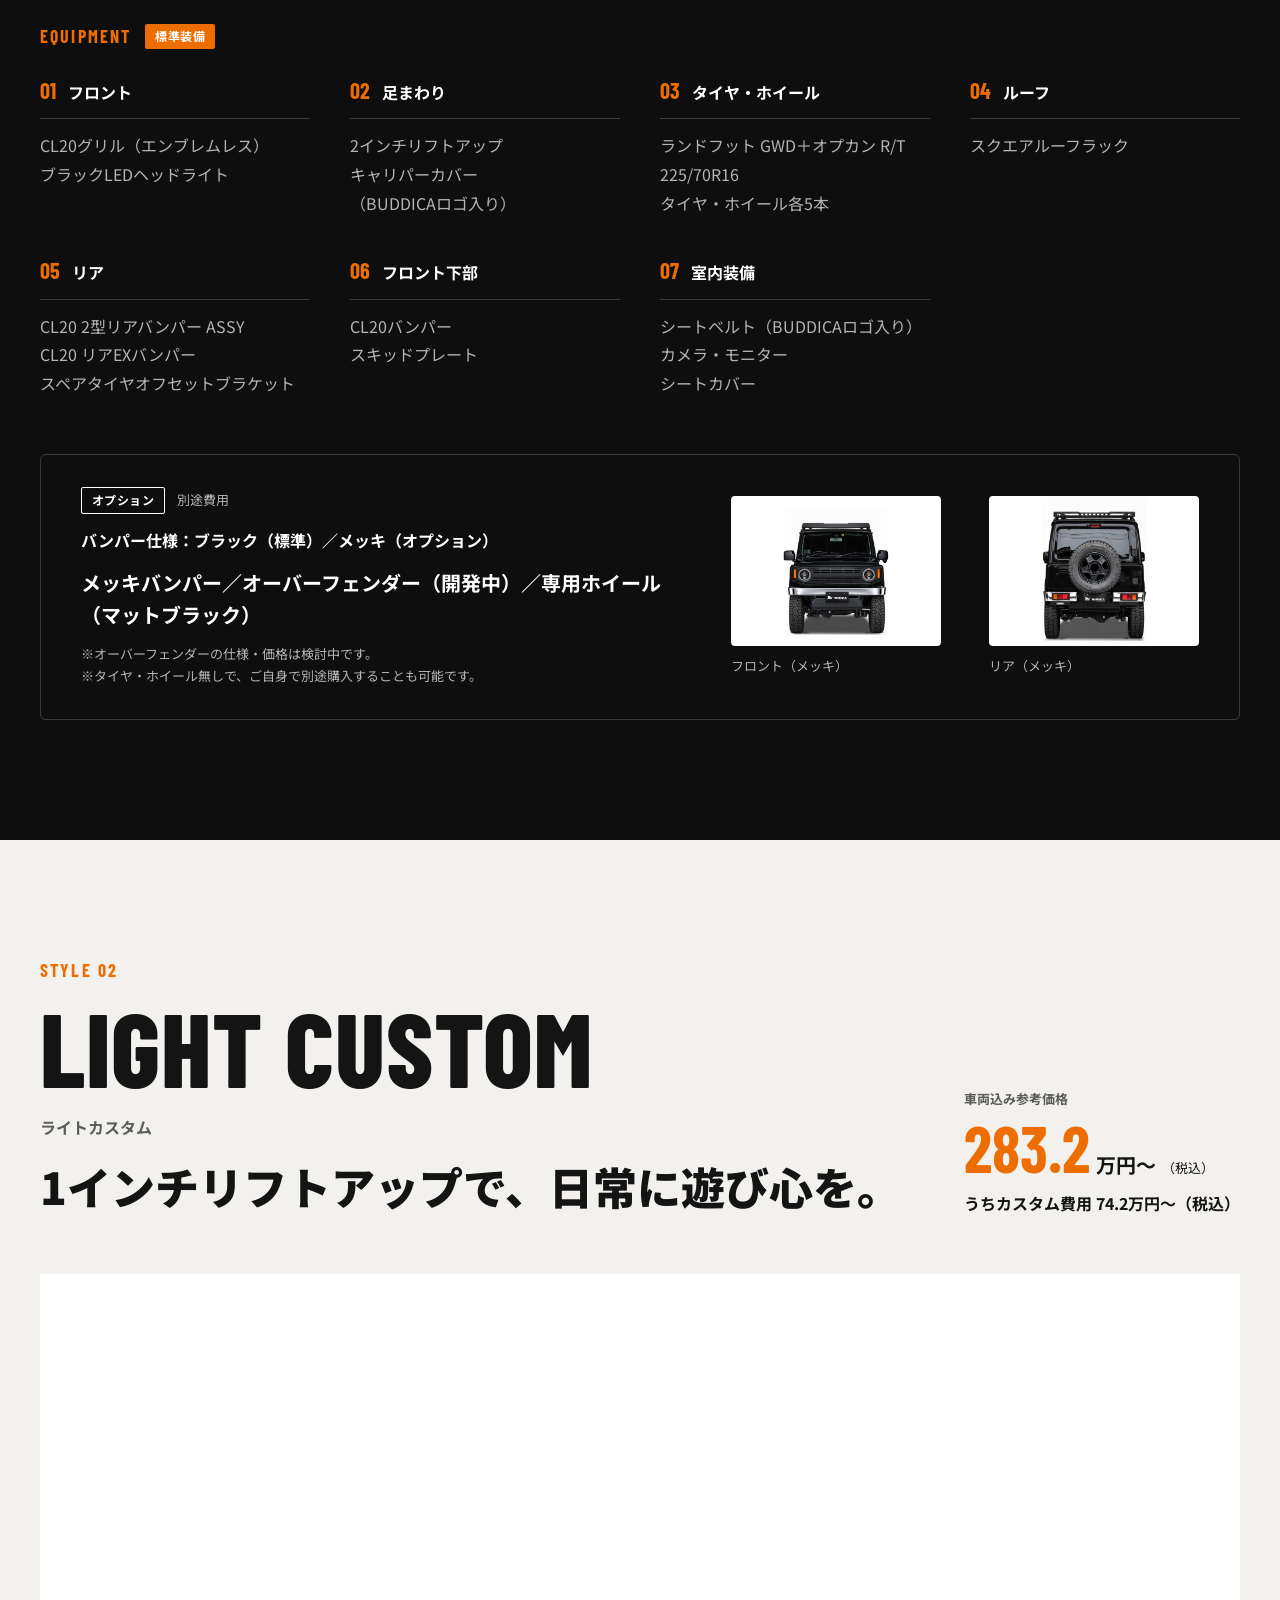
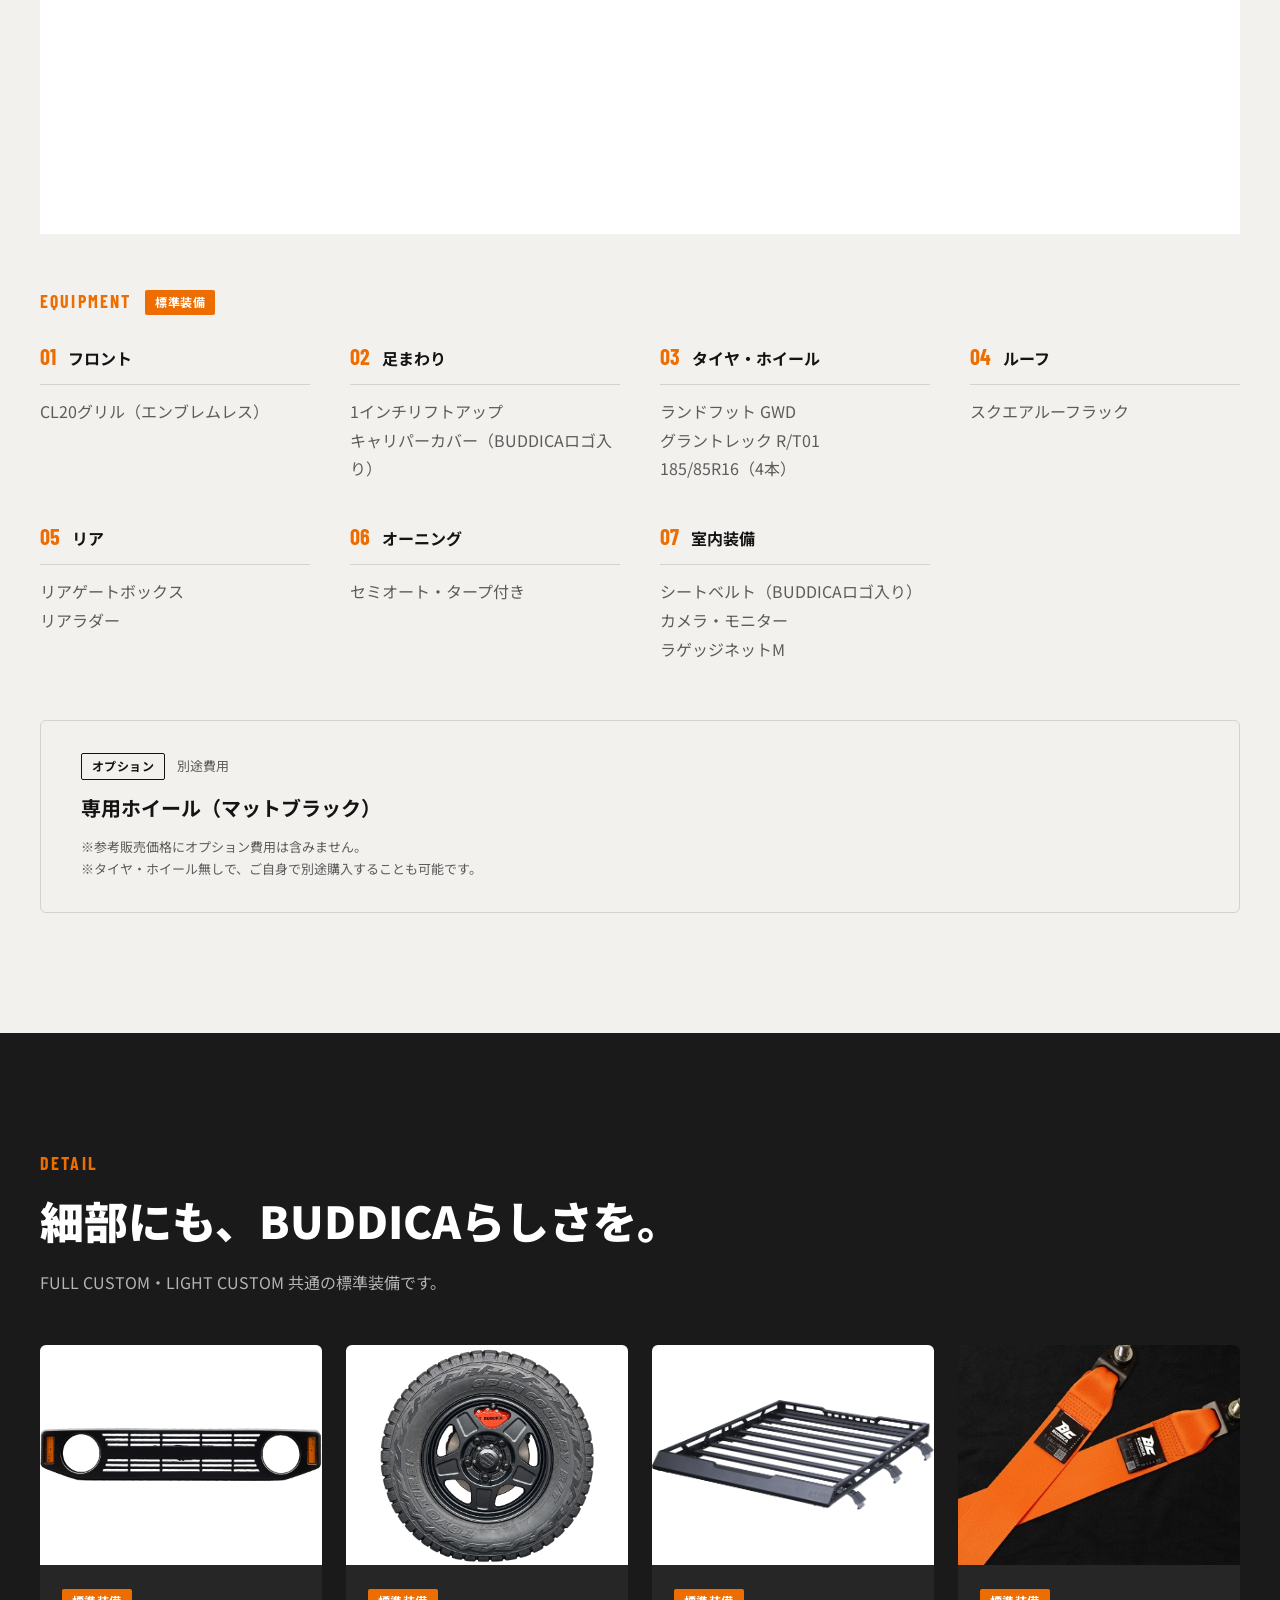
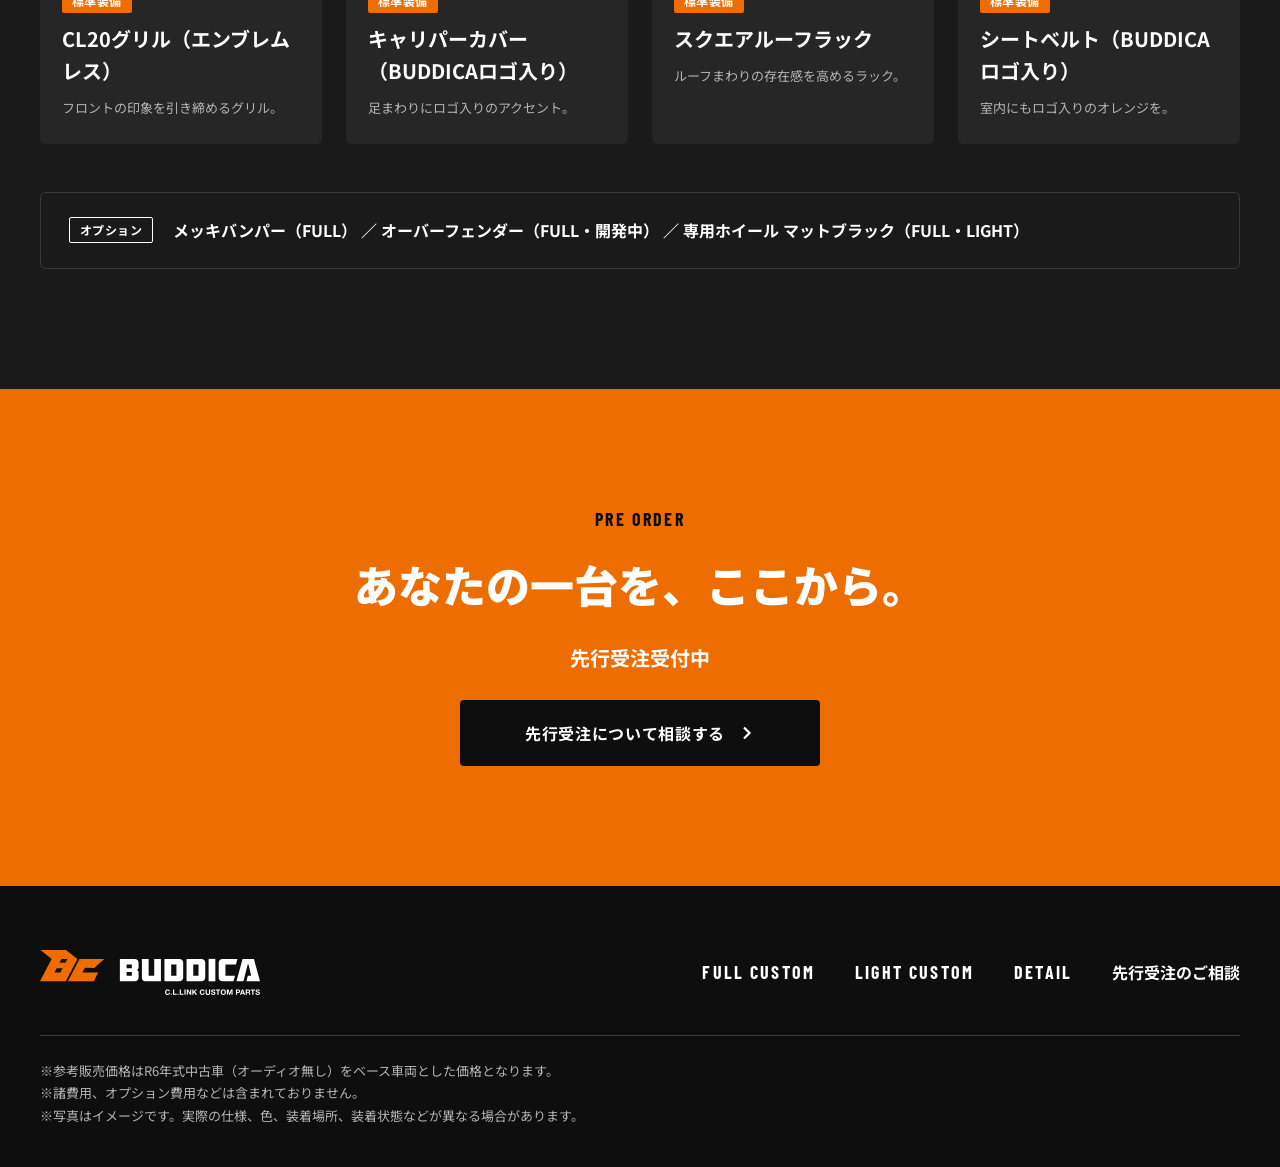
==== commit a73d40d8: "Point social metadata to independently deployed preview branch" ====
--- a/public/jimny/index.html
+++ b/public/jimny/index.html
@@ -7,8 +7,8 @@
 <meta property="og:site_name" content="BUDDICA">
 <meta property="og:title" content="BUDDICA × C.L.LINK カスタムジムニー">
 <meta property="og:description" content="BUDDICAとC.L.LINKが仕上げたカスタムジムニー。FULL CUSTOMとLIGHT CUSTOM、2つのスタイルをご紹介。">
-<meta property="og:url" content="https://preview-jimny-after04.buddica-custom-jimny.pages.dev/jimny/">
-<meta property="og:image" content="https://preview-jimny-after04.buddica-custom-jimny.pages.dev/jimny/assets/ogp.png">
+<meta property="og:url" content="https://fix-jimny-favicon-ogp.buddica-custom-jimny.pages.dev/jimny/">
+<meta property="og:image" content="https://fix-jimny-favicon-ogp.buddica-custom-jimny.pages.dev/jimny/assets/ogp.png">
 <meta property="og:image:type" content="image/png">
 <meta property="og:image:width" content="1200">
 <meta property="og:image:height" content="630">
@@ -16,7 +16,7 @@
 <meta name="twitter:card" content="summary_large_image">
 <meta name="twitter:title" content="BUDDICA × C.L.LINK カスタムジムニー">
 <meta name="twitter:description" content="FULL CUSTOMとLIGHT CUSTOM、2つのスタイルをご紹介。">
-<meta name="twitter:image" content="https://preview-jimny-after04.buddica-custom-jimny.pages.dev/jimny/assets/ogp.png">
+<meta name="twitter:image" content="https://fix-jimny-favicon-ogp.buddica-custom-jimny.pages.dev/jimny/assets/ogp.png">
 <meta name="twitter:image:alt" content="BUDDICA × C.L.LINK カスタムジムニー誕生。">
 <link rel="stylesheet" href="style.css"></head><body>
 <a class="skip-link" href="#main">本文へ移動</a>
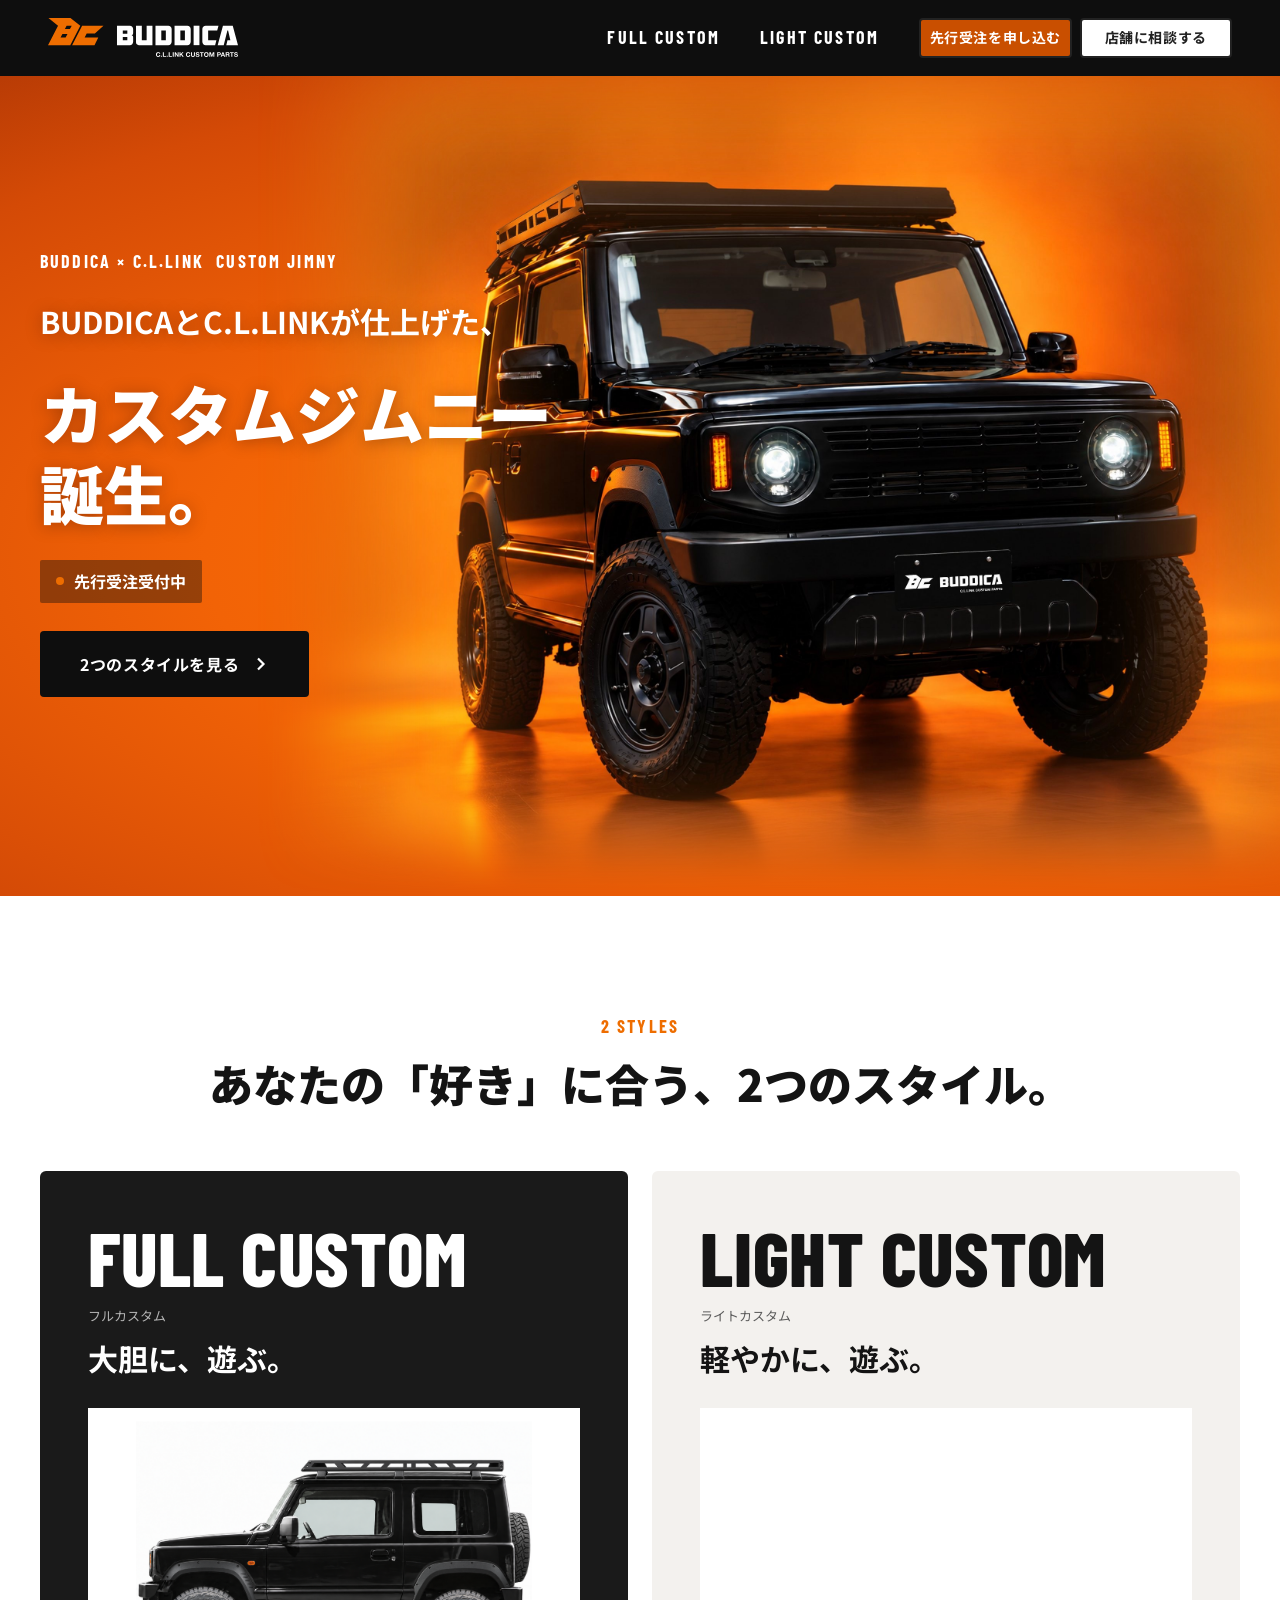
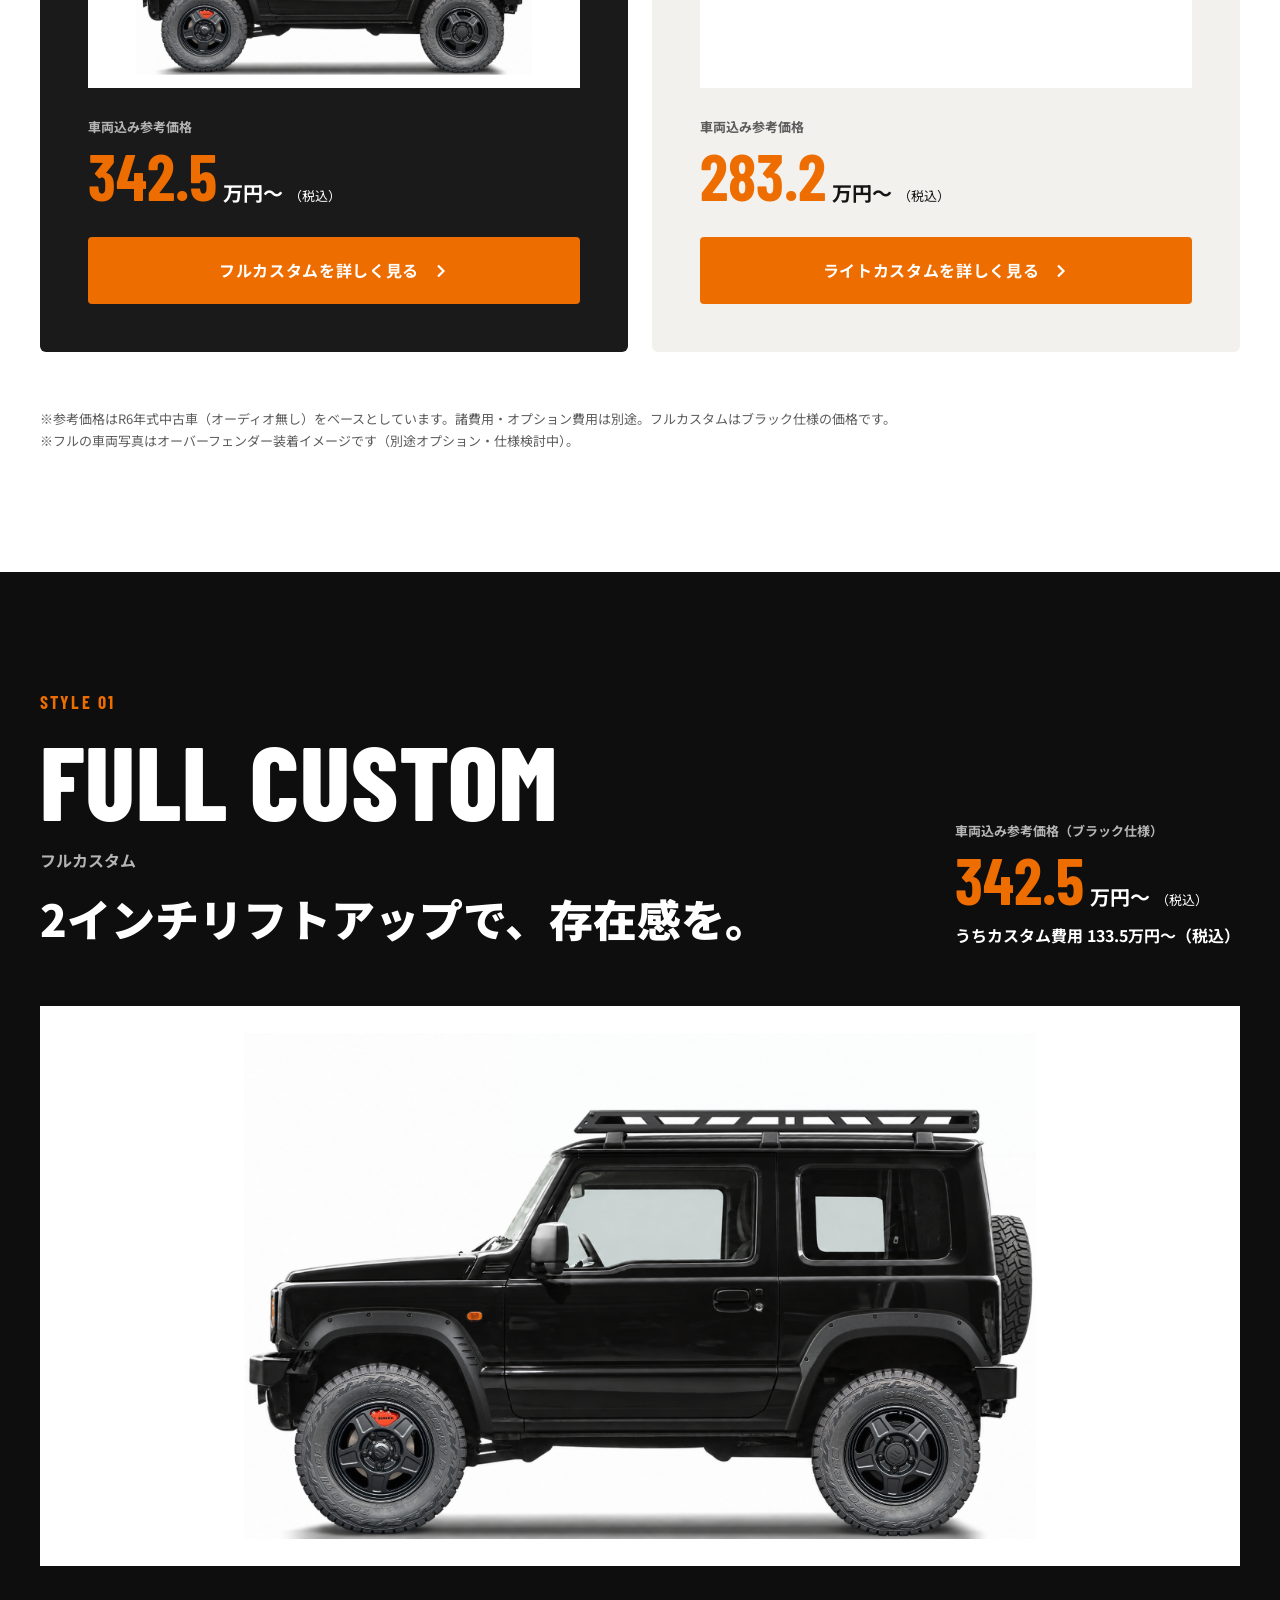
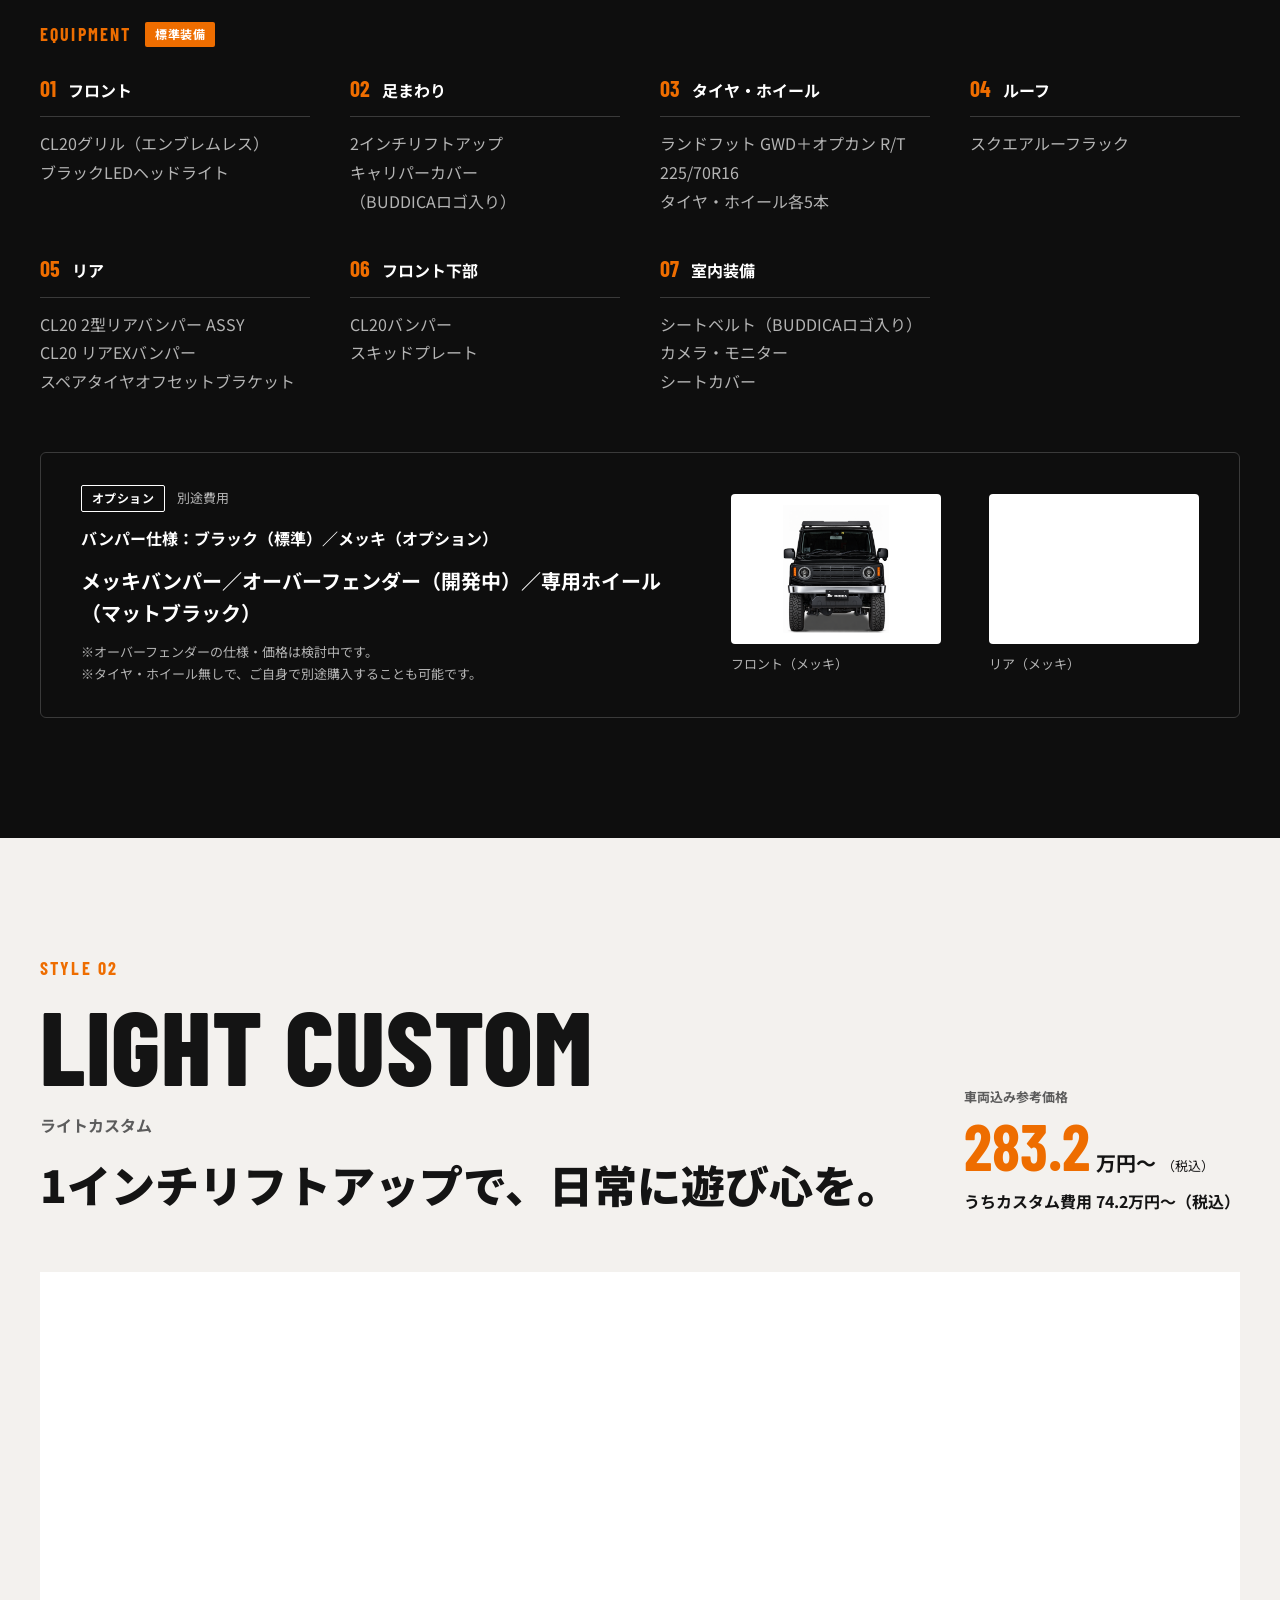
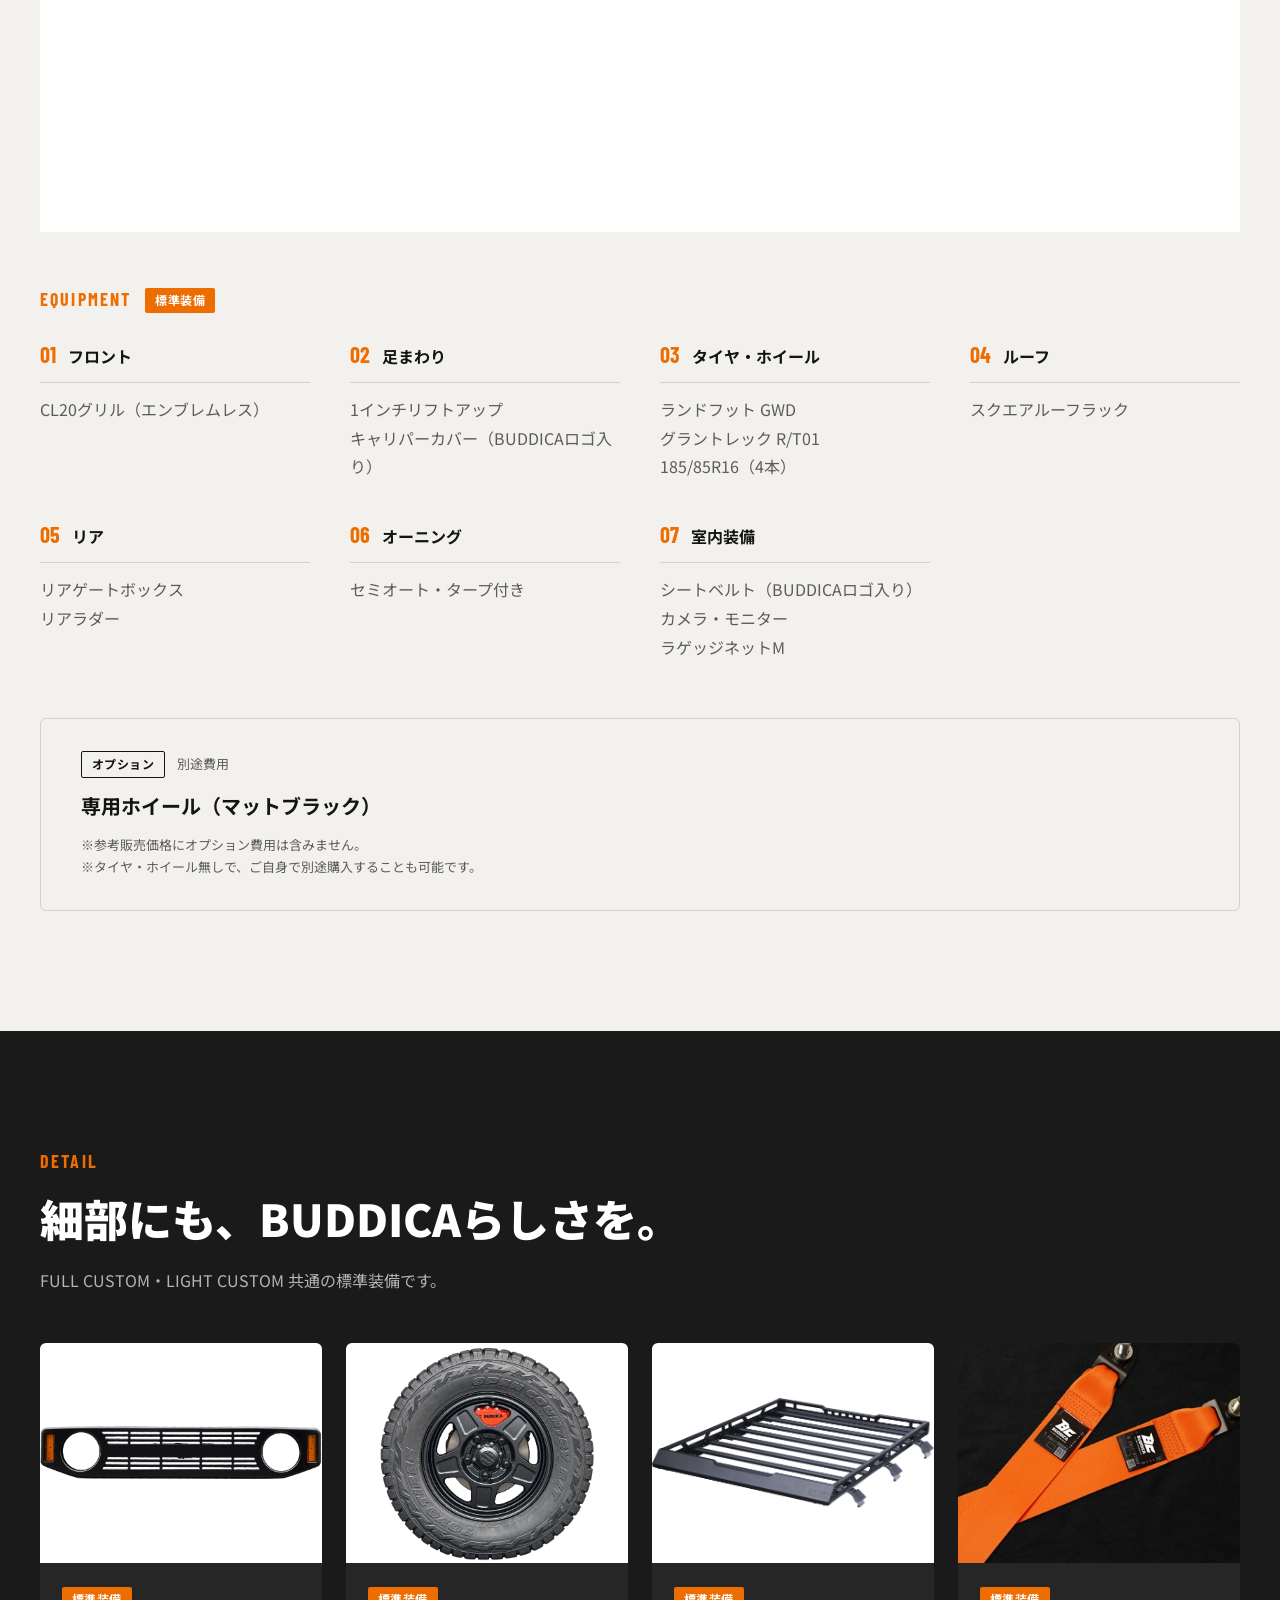
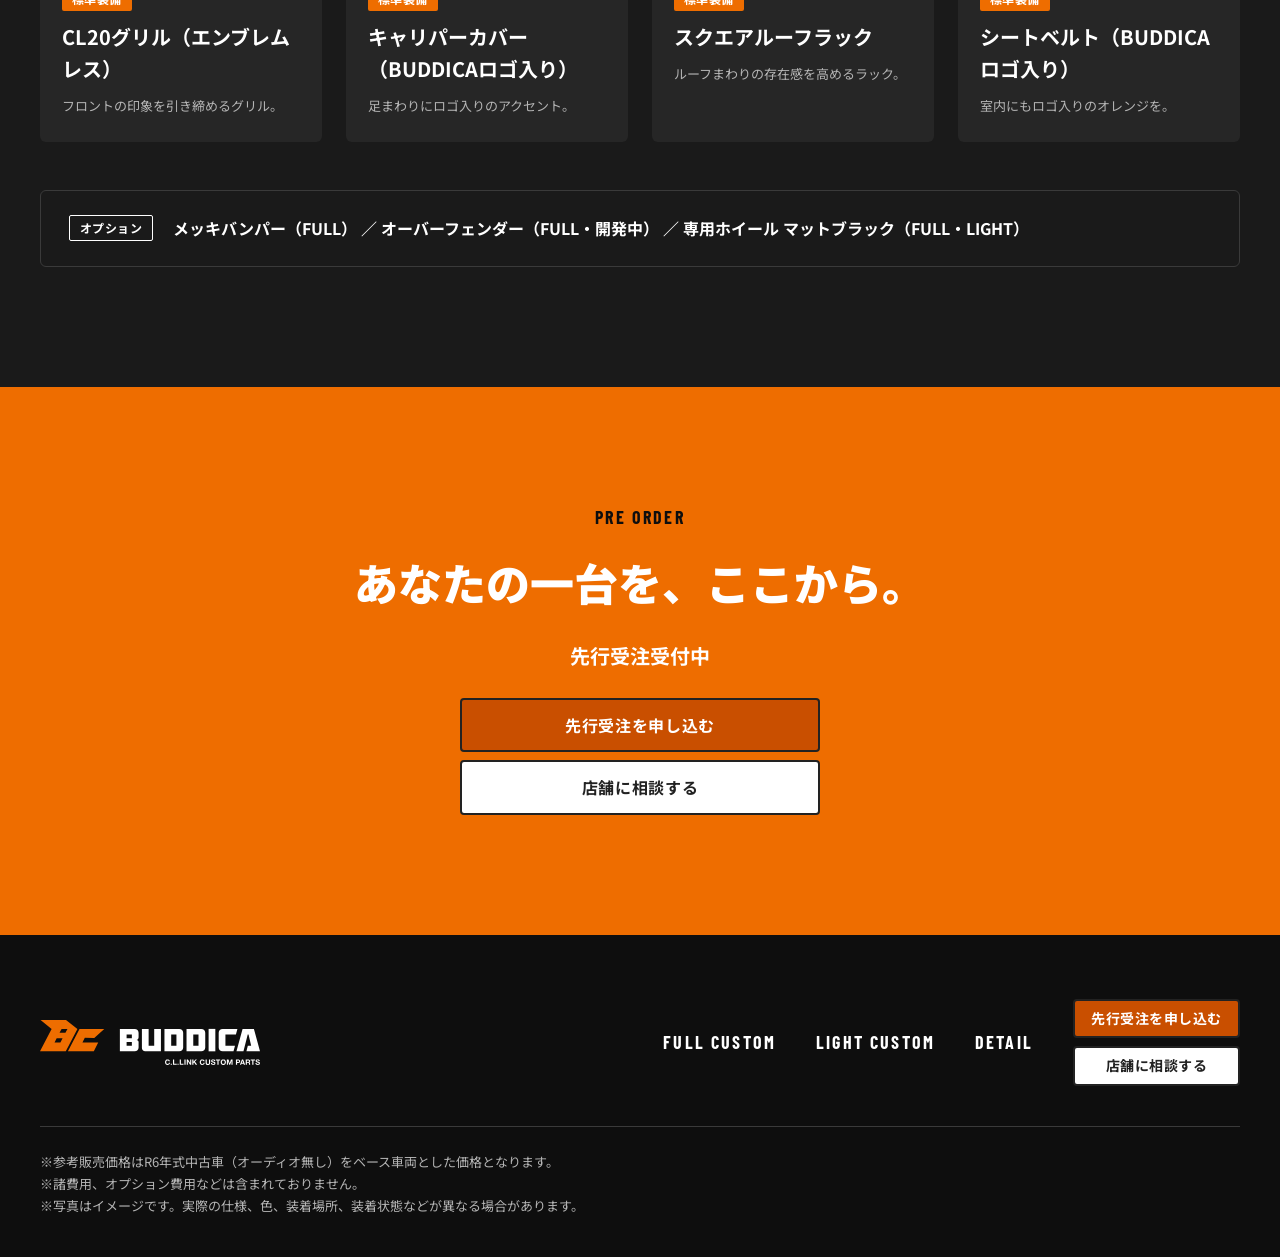
==== commit 6e7cea99: "先行受注と店舗相談のボタンを分け、矢印を外す" ====
--- a/public/jimny/index.html
+++ b/public/jimny/index.html
@@ -20,13 +20,13 @@
 <meta name="twitter:image:alt" content="BUDDICA × C.L.LINK カスタムジムニー誕生。">
 <link rel="stylesheet" href="style.css"></head><body>
 <a class="skip-link" href="#main">本文へ移動</a>
-<header><a href="#" aria-label="ページ先頭"><img src="assets/89c2d.svg" alt="BUDDICA × C.L.LINK" class="logo pc-logo" fetchpriority="high" decoding="async"><img src="assets/49323.svg" alt="BUDDICA × C.L.LINK" class="logo sp-logo" fetchpriority="high" decoding="async"></a><nav aria-label="メインナビゲーション"><a class="en" href="#full">FULL CUSTOM</a><a class="en" href="#light">LIGHT CUSTOM</a><button type="button" data-contact class="button  small">先行受注のご相談</button></nav></header>
+<header><a href="#" aria-label="ページ先頭"><img src="assets/89c2d.svg" alt="BUDDICA × C.L.LINK" class="logo pc-logo" fetchpriority="high" decoding="async"><img src="assets/49323.svg" alt="BUDDICA × C.L.LINK" class="logo sp-logo" fetchpriority="high" decoding="async"></a><nav aria-label="メインナビゲーション"><a class="en" href="#full">FULL CUSTOM</a><a class="en" href="#light">LIGHT CUSTOM</a><div class="order-actions"><button type="button" class="button" data-contact>先行受注を申し込む</button><a class="button store-link" href="https://www.buddica.jp/store/">店舗に相談する</a></div></nav></header>
 <nav class="mobile-nav" aria-label="スタイル"><a href="#full">FULL CUSTOM</a><a href="#light">LIGHT CUSTOM</a></nav>
 <main id="main"><section class="hero"><picture><source media="(max-width: 767px)" srcset="assets/0285e.png"><img src="assets/9fd0f.png" alt="BUDDICA × C.L.LINK カスタムジムニー完成車" class="hero-car" fetchpriority="high" decoding="async"></picture><div class="hero-copy"><p class="eyebrow">BUDDICA × C.L.LINK &nbsp;CUSTOM JIMNY</p><p class="hero-lead">BUDDICAとC.L.LINKが仕上げた、</p><h1>カスタムジムニー<br>誕生。</h1><p class="status"><picture><source media="(max-width:767px)" srcset="assets/47b59.svg"><img src="assets/5830c.svg" alt="" class="" fetchpriority="high" decoding="async"></picture>先行受注受付中</p><a href="#compare" class="button dark ">2つのスタイルを見る<img src="assets/fa62b.svg" alt="" class="arrow" fetchpriority="high" decoding="async"></a></div></section>
 <section id="compare" class="section compare"><div class="wrap"><div class="center-heading"><p class="eyebrow">2 STYLES</p><h2>あなたの「好き」に合う、<br class="sp-only">2つのスタイル。</h2></div><div class="compare-grid"><article class="compare-card full"><div class="card-title"><h3>FULL CUSTOM</h3><p class="note">フルカスタム</p><p class="tagline">大胆に、遊ぶ。</p></div><img src="assets/87dab.png" alt="フルカスタム側面" class="compare-photo" loading="lazy" decoding="async"><div class="price"><p>車両込み参考価格</p><div><strong>342.5</strong><b>万円〜</b><small>（税込）</small></div></div><a href="#full" class="button  ">フルカスタムを詳しく見る<img src="assets/fa62b.svg" alt="" class="arrow" fetchpriority="high" decoding="async"></a></article><article class="compare-card light"><div class="card-title"><h3>LIGHT CUSTOM</h3><p class="note">ライトカスタム</p><p class="tagline">軽やかに、遊ぶ。</p></div><img src="assets/f68a7.png" alt="ライトカスタム側面" class="compare-photo" loading="lazy" decoding="async"><div class="price"><p>車両込み参考価格</p><div><strong>283.2</strong><b>万円〜</b><small>（税込）</small></div></div><a href="#light" class="button  ">ライトカスタムを詳しく見る<img src="assets/fa62b.svg" alt="" class="arrow" fetchpriority="high" decoding="async"></a></article></div><p class="note">※参考価格はR6年式中古車（オーディオ無し）をベースとしています。諸費用・オプション費用は別途。フルカスタムはブラック仕様の価格です。<br>※フルの車両写真はオーバーフェンダー装着イメージです（別途オプション・仕様検討中）。</p></div></section>
 <section id="full" class="section style-section full"><div class="wrap"><div class="style-heading"><div><p class="eyebrow">STYLE 01</p><h2>FULL CUSTOM</h2><p class="sub">フルカスタム</p><h3>2インチリフトアップで、<br class="sp-only">存在感を。</h3></div><div class="style-price"><div class="price"><p>車両込み参考価格（ブラック仕様）</p><div><strong>342.5</strong><b>万円〜</b><small>（税込）</small></div></div><p class="bold">うちカスタム費用 133.5万円〜（税込）</p></div></div><img src="assets/87dab.png" alt="フルカスタム側面" class="style-photo" loading="lazy" decoding="async"><div class="equipment"><div class="equipment-heading"><p class="eyebrow">EQUIPMENT</p><span class="badge ">標準装備</span></div><div class="spec-grid"><div class="spec-item"><h4><span>01</span>フロント</h4><p>CL20グリル（エンブレムレス）<br>ブラックLEDヘッドライト</p></div><div class="spec-item"><h4><span>02</span>足まわり</h4><p>2インチリフトアップ<br>キャリパーカバー<br>（BUDDICAロゴ入り）</p></div><div class="spec-item"><h4><span>03</span>タイヤ・ホイール</h4><p>ランドフット GWD＋オプカン R/T<br>225/70R16<br>タイヤ・ホイール各5本</p></div><div class="spec-item"><h4><span>04</span>ルーフ</h4><p>スクエアルーフラック</p></div><div class="spec-item"><h4><span>05</span>リア</h4><p>CL20 2型リアバンパー ASSY<br>CL20 リアEXバンパー<br>スペアタイヤオフセットブラケット</p></div><div class="spec-item"><h4><span>06</span>フロント下部</h4><p>CL20バンパー<br>スキッドプレート</p></div><div class="spec-item"><h4><span>07</span>室内装備</h4><p>シートベルト（BUDDICAロゴ入り）<br>カメラ・モニター<br>シートカバー</p></div></div></div><div class="option-panel"><div class="option-copy"><div class="option-head"><span class="badge option">オプション</span><span class="note">別途費用</span></div><p class="bold">バンパー仕様：ブラック（標準）／メッキ（オプション）</p><h4>メッキバンパー／オーバーフェンダー（開発中）／専用ホイール（マットブラック）</h4><p class="note">※オーバーフェンダーの仕様・価格は検討中です。<br>※タイヤ・ホイール無しで、ご自身で別途購入することも可能です。</p></div><div class="option-photos"><figure><img src="assets/d333a.png" alt="フロント（メッキ）" class="" loading="lazy" decoding="async"><figcaption>フロント（メッキ）</figcaption></figure><figure><img src="assets/24bf9.png" alt="リア（メッキ）" class="" loading="lazy" decoding="async"><figcaption>リア（メッキ）</figcaption></figure></div></div></div></section><section id="light" class="section style-section light"><div class="wrap"><div class="style-heading"><div><p class="eyebrow">STYLE 02</p><h2>LIGHT CUSTOM</h2><p class="sub">ライトカスタム</p><h3>1インチリフトアップで、<br class="sp-only">日常に遊び心を。</h3></div><div class="style-price"><div class="price"><p>車両込み参考価格</p><div><strong>283.2</strong><b>万円〜</b><small>（税込）</small></div></div><p class="bold">うちカスタム費用 74.2万円〜（税込）</p></div></div><img src="assets/f68a7.png" alt="ライトカスタム側面" class="style-photo" loading="lazy" decoding="async"><div class="equipment"><div class="equipment-heading"><p class="eyebrow">EQUIPMENT</p><span class="badge ">標準装備</span></div><div class="spec-grid"><div class="spec-item"><h4><span>01</span>フロント</h4><p>CL20グリル（エンブレムレス）</p></div><div class="spec-item"><h4><span>02</span>足まわり</h4><p>1インチリフトアップ<br>キャリパーカバー（BUDDICAロゴ入り）</p></div><div class="spec-item"><h4><span>03</span>タイヤ・ホイール</h4><p>ランドフット GWD<br>グラントレック R/T01<br>185/85R16（4本）</p></div><div class="spec-item"><h4><span>04</span>ルーフ</h4><p>スクエアルーフラック</p></div><div class="spec-item"><h4><span>05</span>リア</h4><p>リアゲートボックス<br>リアラダー</p></div><div class="spec-item"><h4><span>06</span>オーニング</h4><p>セミオート・タープ付き</p></div><div class="spec-item"><h4><span>07</span>室内装備</h4><p>シートベルト（BUDDICAロゴ入り）<br>カメラ・モニター<br>ラゲッジネットM</p></div></div></div><div class="option-panel"><div class="option-copy"><div class="option-head"><span class="badge option">オプション</span><span class="note">別途費用</span></div><h4>専用ホイール（マットブラック）</h4><p class="note">※参考販売価格にオプション費用は含みません。<br>※タイヤ・ホイール無しで、ご自身で別途購入することも可能です。</p></div></div></div></section>
 <section id="detail" class="section detail"><div class="wrap"><div class="detail-heading"><p class="eyebrow">DETAIL</p><h2>細部にも、<br class="sp-only">BUDDICAらしさを。</h2><p class="sub">FULL CUSTOM・LIGHT CUSTOM <br class="sp-only">共通の標準装備です。</p></div><div class="detail-grid"><article class="detail-card"><img src="assets/ef86f.png" alt="CL20グリル（エンブレムレス）" class="" loading="lazy" decoding="async"><div><span class="badge ">標準装備</span><h3>CL20グリル（エンブレムレス）</h3><p class="note">フロントの印象を引き締めるグリル。</p></div></article><article class="detail-card"><img src="assets/00ac3.png" alt="キャリパーカバー（BUDDICAロゴ入り）" class="" loading="lazy" decoding="async"><div><span class="badge ">標準装備</span><h3>キャリパーカバー（BUDDICAロゴ入り）</h3><p class="note">足まわりにロゴ入りのアクセント。</p></div></article><article class="detail-card"><img src="assets/233d9.png" alt="スクエアルーフラック" class="" loading="lazy" decoding="async"><div><span class="badge ">標準装備</span><h3>スクエアルーフラック</h3><p class="note">ルーフまわりの存在感を高めるラック。</p></div></article><article class="detail-card"><img src="assets/353c5.png" alt="シートベルト（BUDDICAロゴ入り）" class="cover" loading="lazy" decoding="async"><div><span class="badge ">標準装備</span><h3>シートベルト（BUDDICAロゴ入り）</h3><p class="note">室内にもロゴ入りのオレンジを。</p></div></article></div><div class="option-strip"><span class="badge option">オプション</span><p>メッキバンパー（FULL）<span> ／ </span>オーバーフェンダー（FULL・開発中）<span> ／ </span>専用ホイール マットブラック（FULL・LIGHT）</p></div></div></section>
-<section class="section final-cta"><div class="wrap"><p class="eyebrow">PRE ORDER</p><h2>あなたの一台を、<br class="sp-only">ここから。</h2><p>先行受注受付中</p><button type="button" data-contact class="button dark ">先行受注について相談する<img src="assets/fa62b.svg" alt="" class="arrow" fetchpriority="high" decoding="async"></button></div></section></main>
-<footer><div class="wrap"><div class="footer-top"><a href="#" aria-label="ページ先頭"><img src="assets/596a9.svg" alt="BUDDICA × C.L.LINK" class="pc-footer" loading="lazy" decoding="async"><img src="assets/55995.svg" alt="BUDDICA × C.L.LINK" class="sp-footer" loading="lazy" decoding="async"></a><nav aria-label="フッターナビゲーション"><a class="en" href="#full">FULL CUSTOM</a><a class="en" href="#light">LIGHT CUSTOM</a><a class="en" href="#detail">DETAIL</a><button class="text-button" data-contact>先行受注のご相談</button></nav></div><p class="note">※参考販売価格はR6年式中古車（オーディオ無し）をベース車両とした価格となります。<br>※諸費用、オプション費用などは含まれておりません。<br>※写真はイメージです。実際の仕様、色、装着場所、装着状態などが異なる場合があります。</p></div></footer>
-<div class="fixed-cta"><button type="button" data-contact class="button  ">先行受注について相談する<img src="assets/fa62b.svg" alt="" class="arrow" fetchpriority="high" decoding="async"></button></div>
-<dialog id="contact-dialog" aria-labelledby="dialog-title"><h2 id="dialog-title">確認用ページです</h2><p>先行受注のご相談先は現在設定待ちです。<br>このページからお問い合わせは送信されません。</p><form method="dialog"><button class="button dark">閉じる</button></form></dialog><script src="app.js" defer></script></body></html>+<section class="section final-cta"><div class="wrap"><p class="eyebrow">PRE ORDER</p><h2>あなたの一台を、<br class="sp-only">ここから。</h2><p>先行受注受付中</p><div class="order-actions"><button type="button" class="button" data-contact>先行受注を申し込む</button><a class="button store-link" href="https://www.buddica.jp/store/">店舗に相談する</a></div></div></section></main>
+<footer><div class="wrap"><div class="footer-top"><a href="#" aria-label="ページ先頭"><img src="assets/596a9.svg" alt="BUDDICA × C.L.LINK" class="pc-footer" loading="lazy" decoding="async"><img src="assets/55995.svg" alt="BUDDICA × C.L.LINK" class="sp-footer" loading="lazy" decoding="async"></a><nav aria-label="フッターナビゲーション"><a class="en" href="#full">FULL CUSTOM</a><a class="en" href="#light">LIGHT CUSTOM</a><a class="en" href="#detail">DETAIL</a><div class="order-actions"><button type="button" class="button" data-contact>先行受注を申し込む</button><a class="button store-link" href="https://www.buddica.jp/store/">店舗に相談する</a></div></nav></div><p class="note">※参考販売価格はR6年式中古車（オーディオ無し）をベース車両とした価格となります。<br>※諸費用、オプション費用などは含まれておりません。<br>※写真はイメージです。実際の仕様、色、装着場所、装着状態などが異なる場合があります。</p></div></footer>
+<div class="fixed-cta"><div class="order-actions"><button type="button" class="button" data-contact>先行受注を申し込む</button><a class="button store-link" href="https://www.buddica.jp/store/">店舗に相談する</a></div></div>
+<dialog id="contact-dialog" aria-labelledby="dialog-title"><h2 id="dialog-title">確認用ページです</h2><p>先行受注フォームは現在準備中です。<br>このページからお問い合わせは送信されません。</p><form method="dialog"><button class="button dark">閉じる</button></form></dialog><script src="app.js" defer></script></body></html>
--- a/public/jimny/style.css
+++ b/public/jimny/style.css
@@ -4,3 +4,16 @@
 @media(max-width:767px){body{font-size:15px}header{padding:12px 12px 12px 16px;gap:10px}header nav{gap:0}header nav .en,.pc-logo,.pc-footer{display:none}.sp-logo,.sp-footer{display:block}.logo{width:138px;height:28.222px}.button.small{padding:11px 18px;font-size:14px}.mobile-nav{display:flex;background:#1a1a1a}.mobile-nav a{flex:1;text-align:center;padding:12px 0;font-size:15px;letter-spacing:.12em}.mobile-nav a+a{border-left:1px solid #3a3a3a}.hero{height:760px;background:radial-gradient(ellipse 406.25px 584.62px at 68.75% 58.46%,#ff7a06 0%,#f26306 45%,#d44a06 80%,#b23805 100%)}.hero-car{width:540px;height:450px;top:250px;left:calc(50% - 273px);right:auto}.hero-copy{left:20px;right:20px;top:36px;gap:16px;overflow:visible}.hero-copy .eyebrow{font-size:15px;letter-spacing:1.8px;color:var(--black)}.hero-lead{font-size:21px;line-height:1.5;white-space:nowrap}.hero h1{font-size:36px;line-height:1.3}.status{padding:6px 12px;font-size:15px;gap:8px}.status img{width:7px;height:7px}.hero-copy>.button{position:absolute;top:648px;width:100%}.button{padding:17px 28px;gap:12px;font-size:15px;line-height:1.4}.section{padding:72px 20px}.wrap>*+*{margin-top:32px}h2{font-size:26px;line-height:1.45}.eyebrow{font-size:15px;letter-spacing:1.8px}.center-heading h2{margin-top:12px}.sp-only{display:block}.compare-grid{grid-template-columns:1fr;gap:16px}.compare-card{padding:28px 24px;gap:20px}.compare-card h3{font-size:52px}.card-title>*+*{margin-top:8px}.note{font-size:12px}.tagline{font-size:21px;line-height:1.5}.compare-photo{height:172px}.price>p{font-size:12px}.price>div{gap:4px}.price strong{font-size:48px}.price b{font-size:16px}.price small{font-size:12px}.style-section .wrap{display:flex;flex-direction:column;gap:28px}.style-section .wrap>*{margin-top:0}.style-heading{display:contents}.style-heading>div:first-child{order:0}.style-heading h2{font-size:52px;margin-top:10px}.style-heading .sub{font-size:12px;margin-top:10px}.style-heading h3{font-size:26px;line-height:1.45;white-space:normal;margin-top:10px}.style-photo{height:200px;order:1}.style-price{order:2}.style-price>.bold{font-size:15px;line-height:1.7;margin-top:8px}.equipment{order:3}.equipment-heading{gap:12px}.spec-grid{grid-template-columns:1fr;gap:20px;margin-top:20px}.spec-item h4{font-size:15px;gap:10px;padding-bottom:10px}.spec-item h4 span{font-size:18px}.spec-item>p{font-size:15px;margin-top:8px}.option-panel{order:4;flex-direction:column;align-items:stretch;gap:20px;padding:20px}.option-copy h4{font-size:16px}.option-copy .bold{font-size:15px}.option-photos{display:grid;grid-template-columns:1fr 1fr;gap:12px}.option-photos img{width:100%;height:120px}.option-photos figcaption{font-size:12px}.option-head{gap:10px}.detail .wrap>*+*{margin-top:28px}.detail-heading>*+*{margin-top:12px}.detail-grid{grid-template-columns:1fr;gap:16px}.detail-card>div{padding:20px 20px 24px}.detail-card h3{font-size:16px}.detail-card>img{height:220px}.option-strip{flex-direction:column;align-items:flex-start;gap:10px;padding:18px 20px}.option-strip p{font-size:15px}.option-strip p span{display:block;font-size:0}.final-cta .wrap>*+*{margin-top:20px}.final-cta p:not(.eyebrow){font-size:16px}.final-cta .button{width:100%;min-width:0}footer{padding:48px 20px 120px}.footer-top{align-items:flex-start;flex-direction:column;gap:24px;padding-bottom:24px}.sp-footer{width:170px;height:34.767px}footer nav{align-items:flex-start;flex-direction:column;gap:16px}footer nav .en{font-size:15px}.text-button{font-size:15px}.fixed-cta{display:block;position:fixed;bottom:0;left:0;right:0;padding:12px 16px max(12px,env(safe-area-inset-bottom));background:#0e0e0ef0;box-shadow:0 -4px 8px #0004}.fixed-cta .button{width:100%}dialog h2{font-size:22px}}
 @media(max-width:374px){.hero-lead{font-size:18px}.hero-copy .eyebrow{font-size:13px}.hero h1{font-size:32px}.compare-card h3{font-size:44px}.button{padding-left:16px;padding-right:16px;font-size:14px}h2,.style-heading h3{font-size:23px}header .button.small{padding:11px 10px;font-size:12px}.style-heading h2{font-size:48px}}
 @media(prefers-reduced-motion:reduce){html{scroll-behavior:auto}.button{transition:none}}
+
+.order-actions {display:grid; gap:8px; width:min(100%, 360px); margin-inline:auto}
+.order-actions .button {min-width:0; width:100%; padding:14px 18px; border:2px solid #222; background:#c94f00; color:white; white-space:nowrap}
+.order-actions .store-link {background:white; color:#222}
+header .order-actions, footer .order-actions {width:auto}
+header .order-actions .button, footer .order-actions .button {padding:8px 16px; font-size:14px}
+@media (min-width:768px) {header .order-actions {display:flex}}
+@media (max-width:767px) {
+  .fixed-cta .order-actions {width:100%; gap:6px}
+  .fixed-cta .button {padding:10px 16px}
+  footer {padding-bottom:calc(140px + env(safe-area-inset-bottom))}
+  html {scroll-padding-bottom:140px}
+}
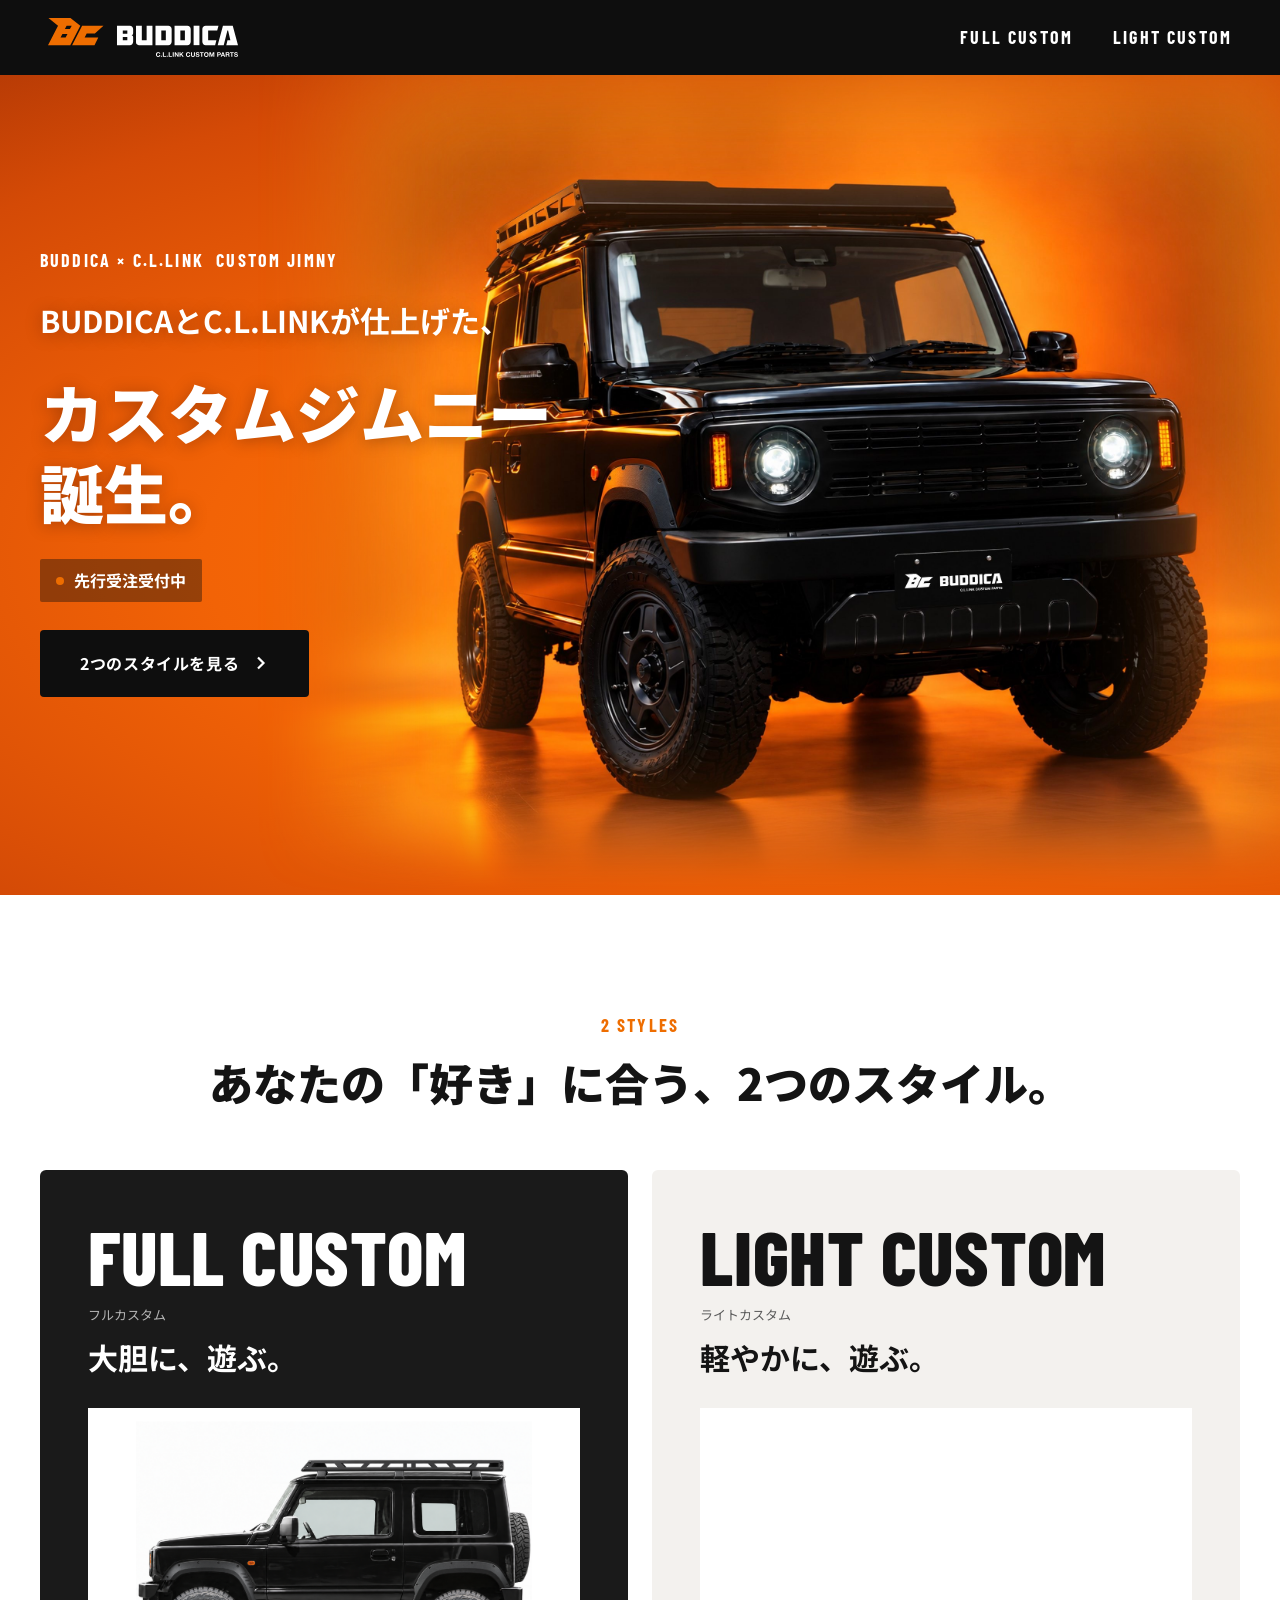
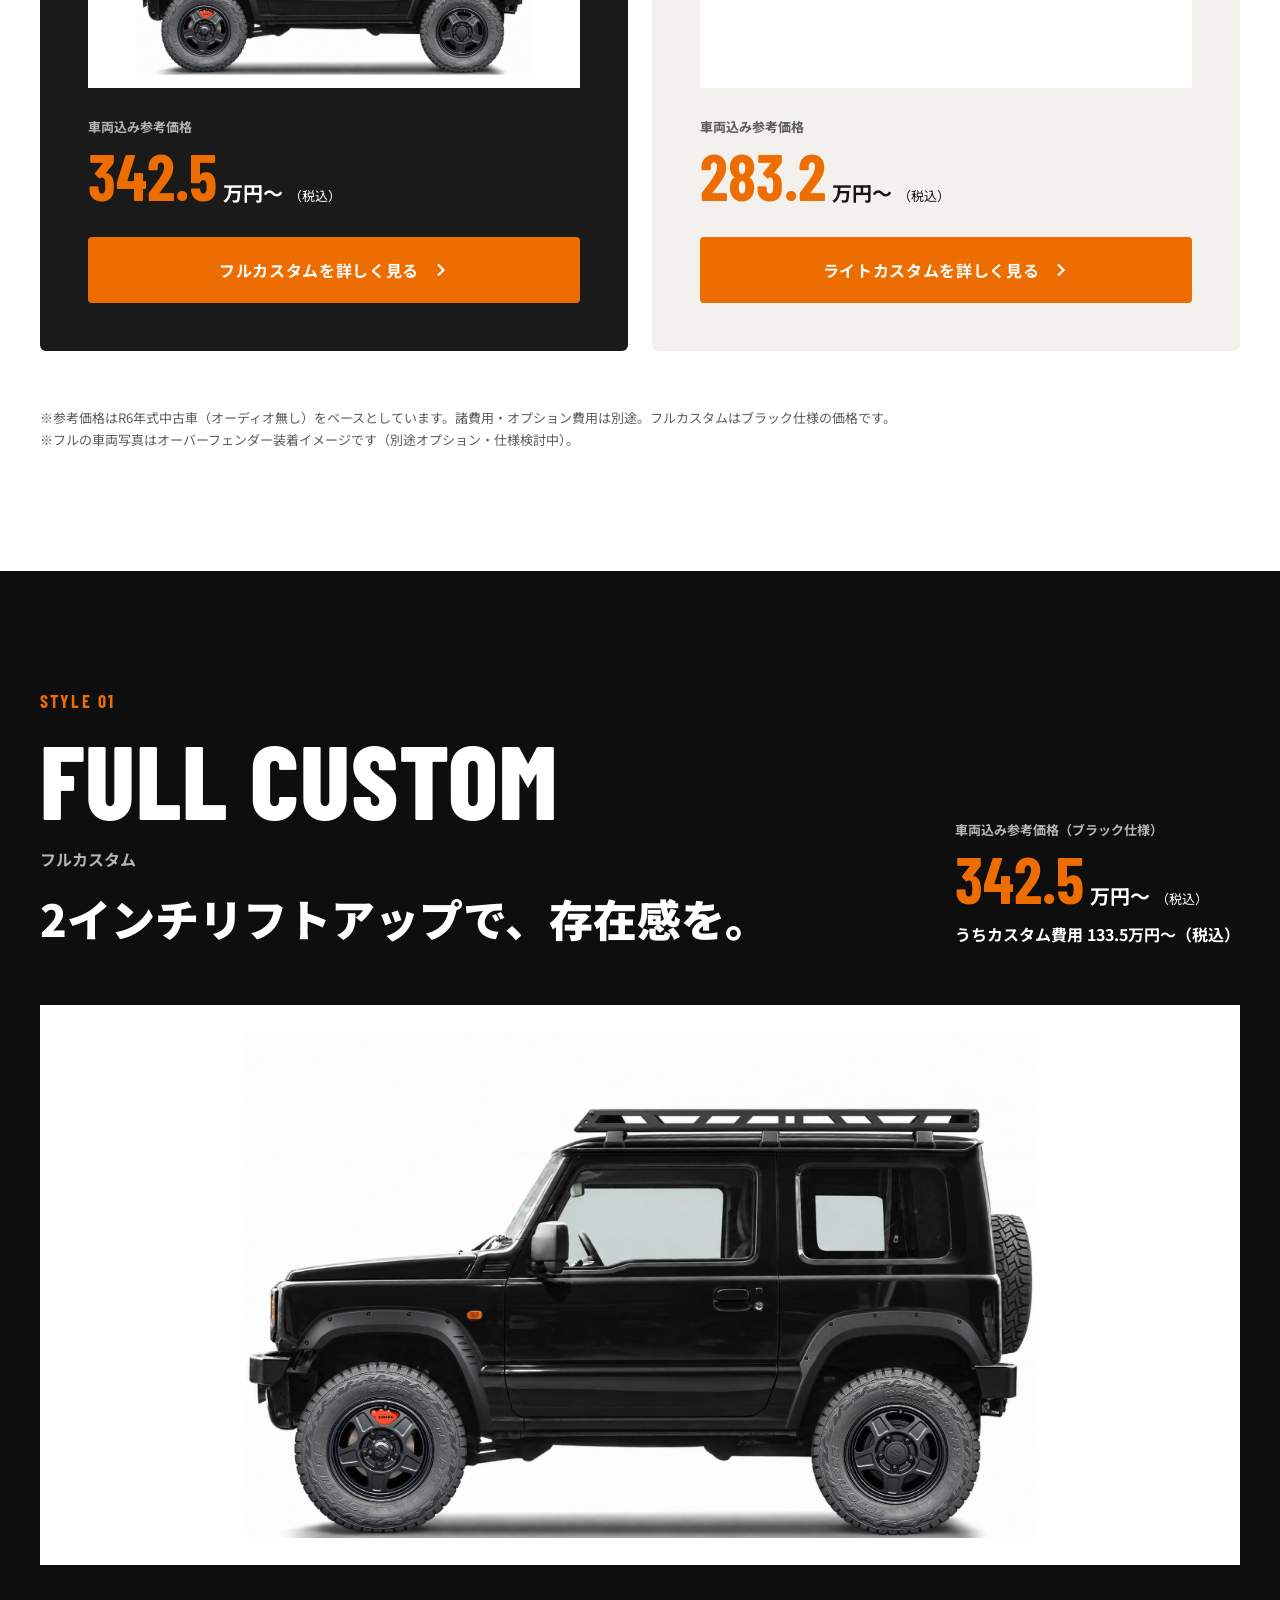
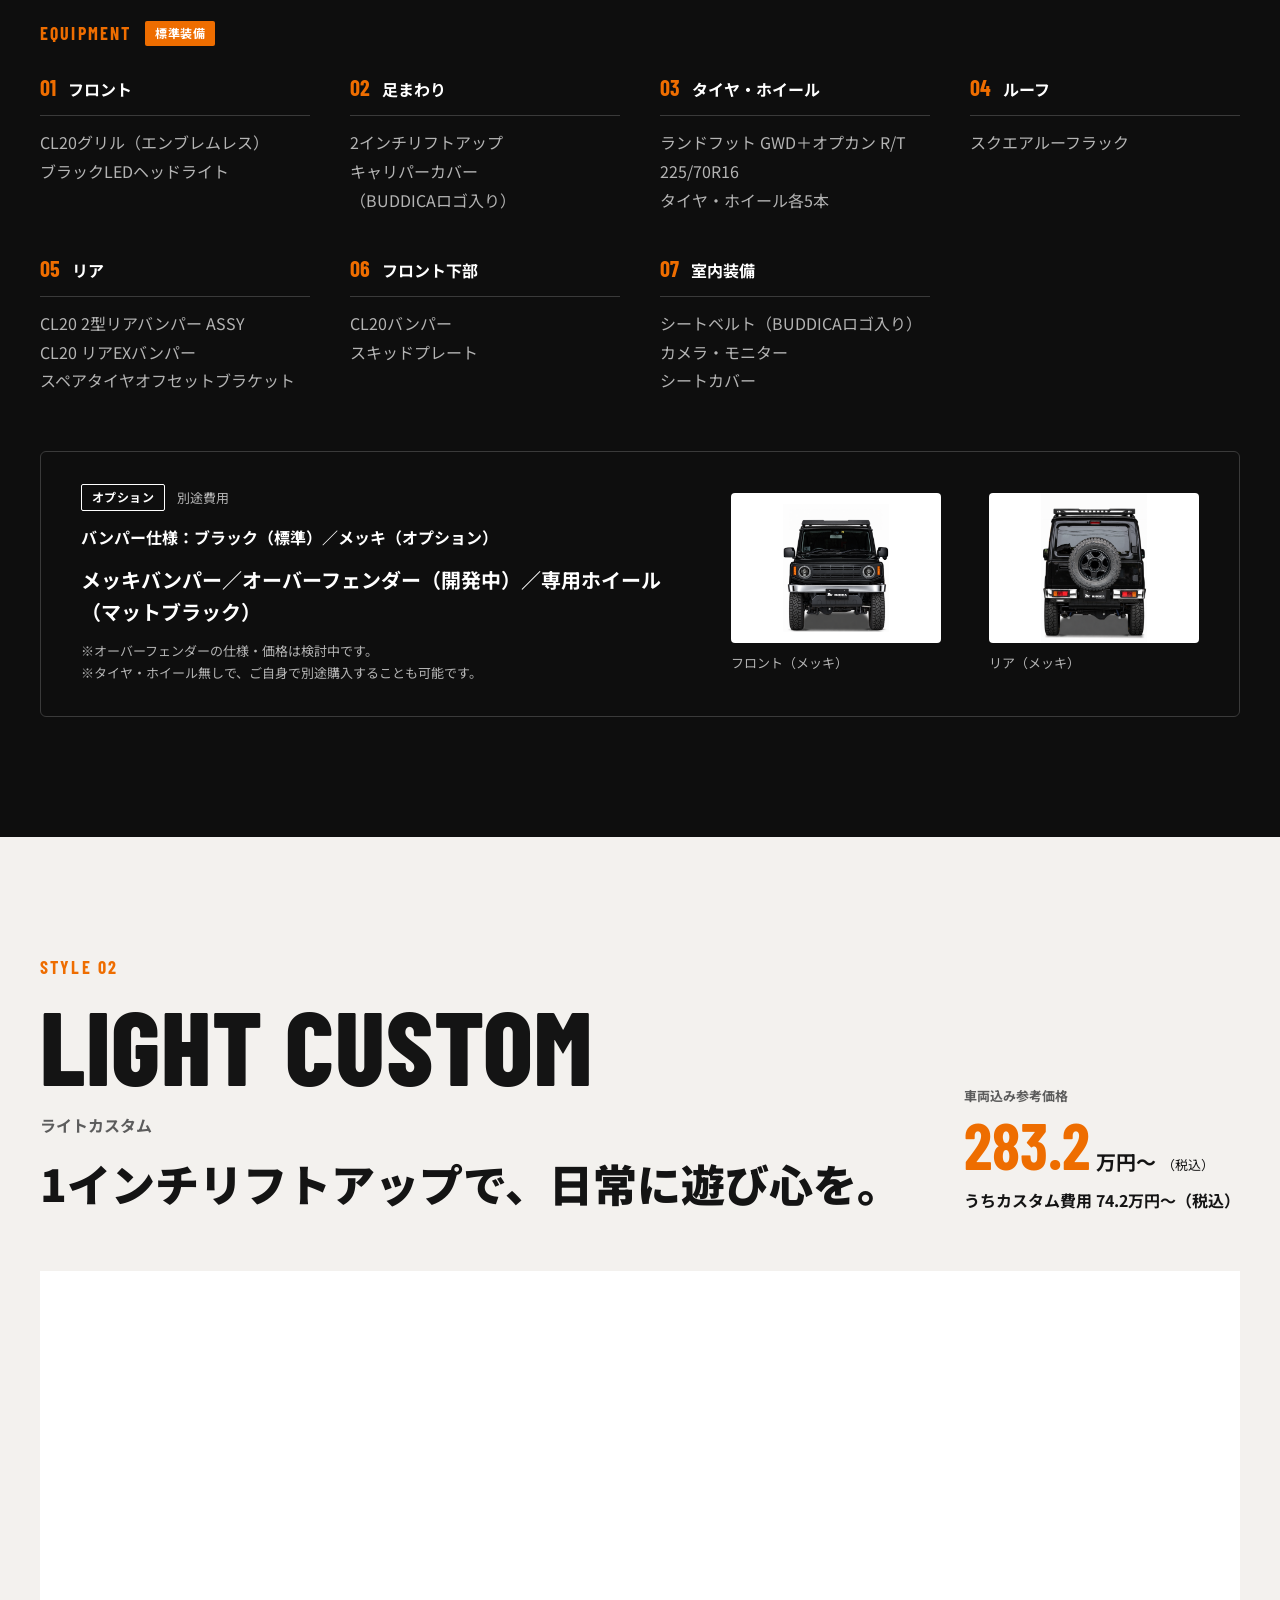
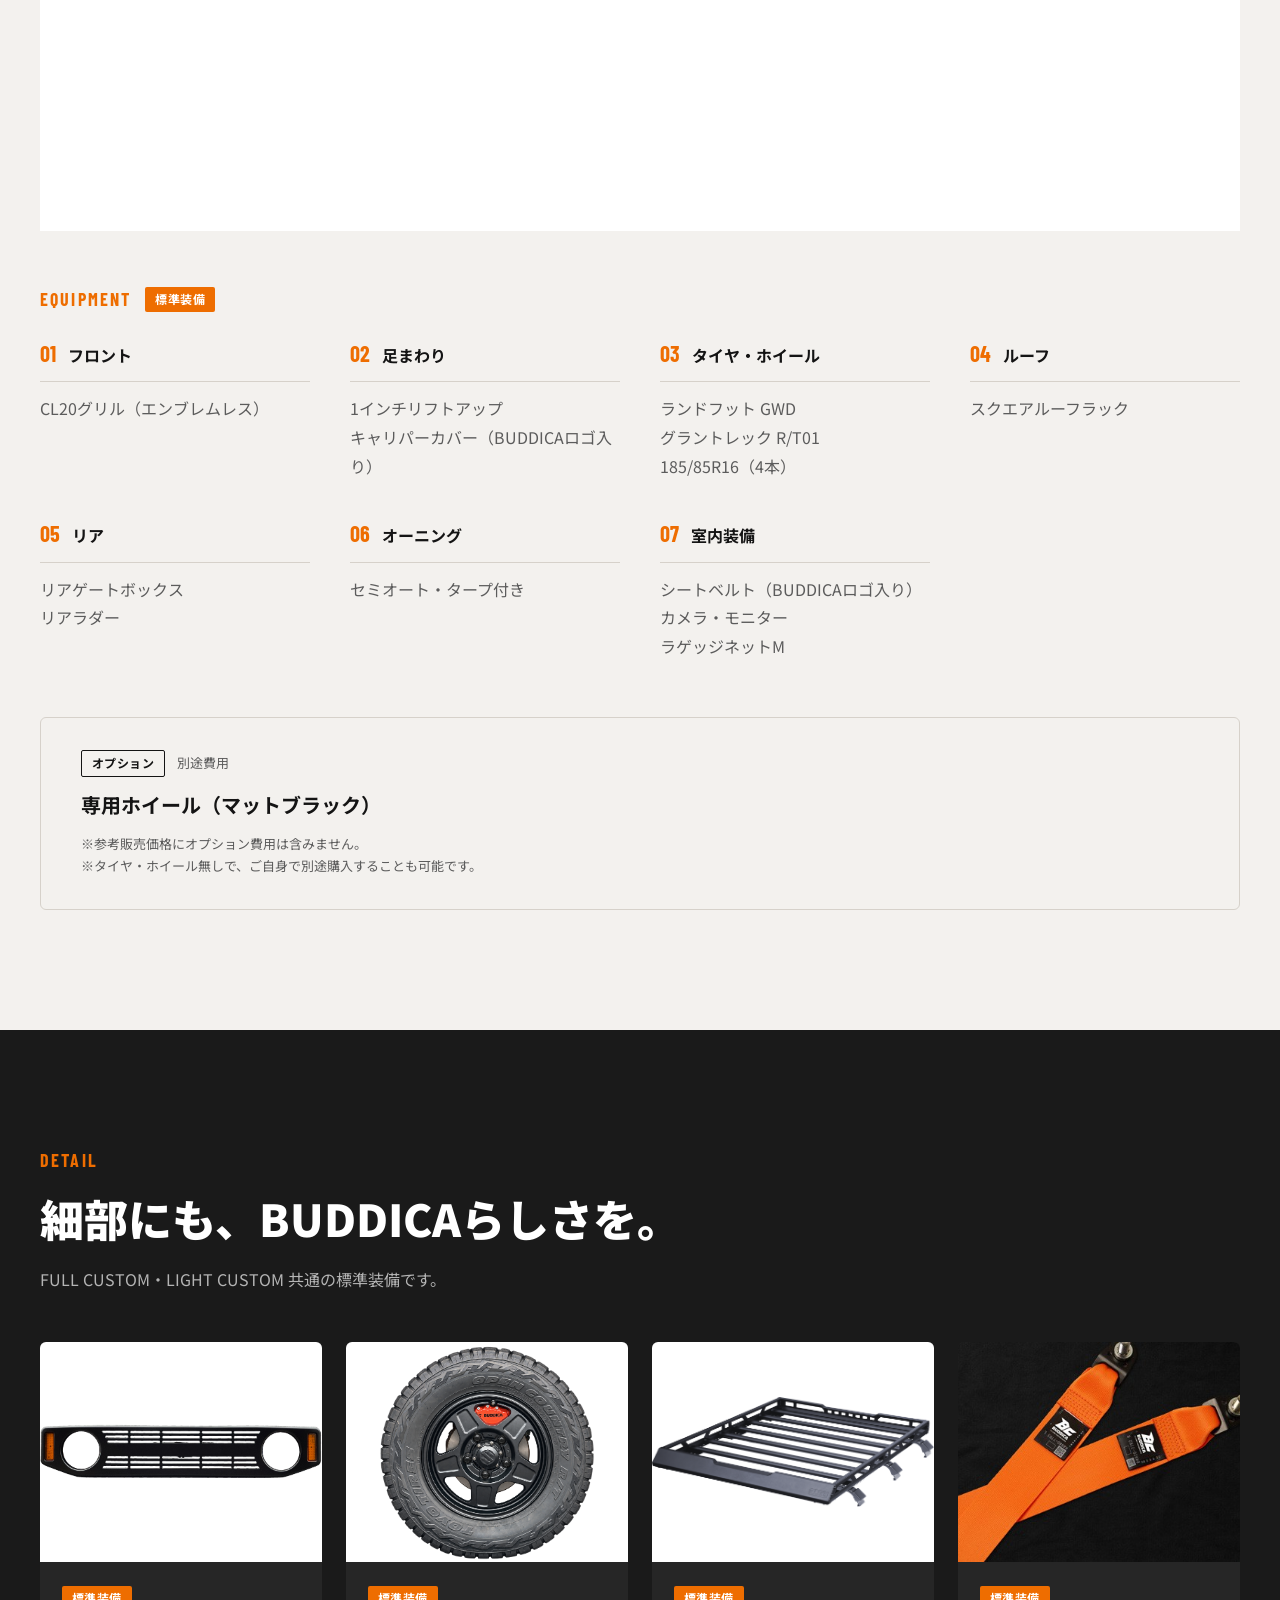
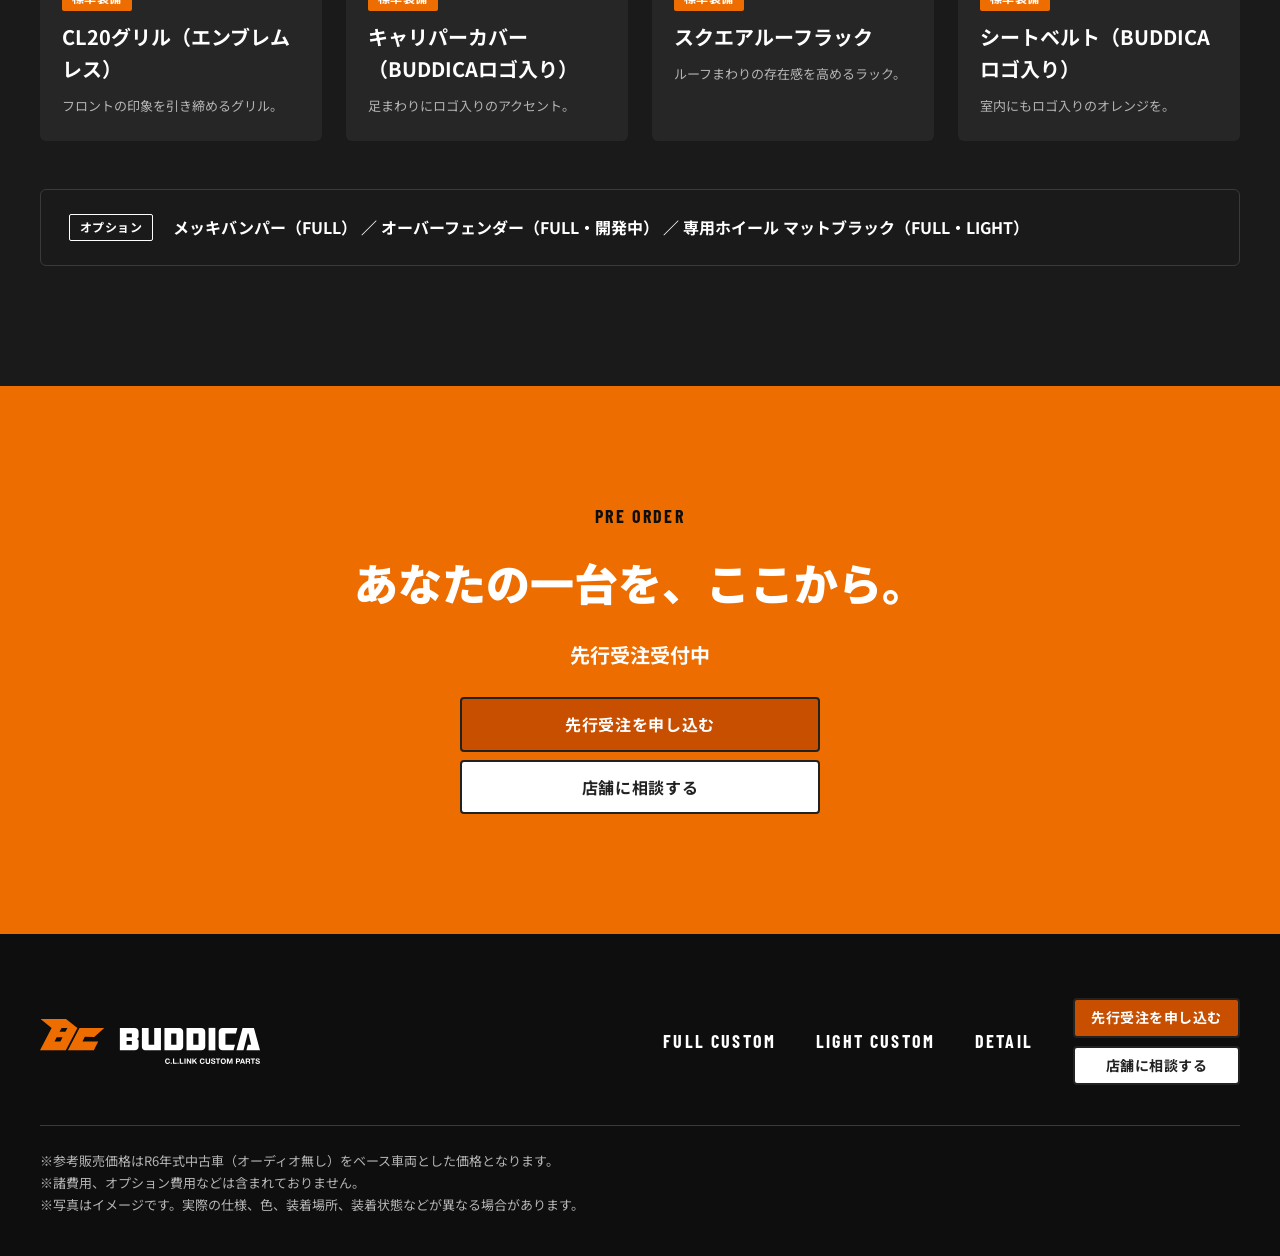
==== commit 281a5de6: "PC・スマートフォンのヘッダーから受注・相談ボタンを外す" ====
--- a/public/jimny/index.html
+++ b/public/jimny/index.html
@@ -20,7 +20,7 @@
 <meta name="twitter:image:alt" content="BUDDICA × C.L.LINK カスタムジムニー誕生。">
 <link rel="stylesheet" href="style.css"></head><body>
 <a class="skip-link" href="#main">本文へ移動</a>
-<header><a href="#" aria-label="ページ先頭"><img src="assets/89c2d.svg" alt="BUDDICA × C.L.LINK" class="logo pc-logo" fetchpriority="high" decoding="async"><img src="assets/49323.svg" alt="BUDDICA × C.L.LINK" class="logo sp-logo" fetchpriority="high" decoding="async"></a><nav aria-label="メインナビゲーション"><a class="en" href="#full">FULL CUSTOM</a><a class="en" href="#light">LIGHT CUSTOM</a><div class="order-actions"><button type="button" class="button" data-contact>先行受注を申し込む</button><a class="button store-link" href="https://www.buddica.jp/store/">店舗に相談する</a></div></nav></header>
+<header><a href="#" aria-label="ページ先頭"><img src="assets/89c2d.svg" alt="BUDDICA × C.L.LINK" class="logo pc-logo" fetchpriority="high" decoding="async"><img src="assets/49323.svg" alt="BUDDICA × C.L.LINK" class="logo sp-logo" fetchpriority="high" decoding="async"></a><nav aria-label="メインナビゲーション"><a class="en" href="#full">FULL CUSTOM</a><a class="en" href="#light">LIGHT CUSTOM</a></nav></header>
 <nav class="mobile-nav" aria-label="スタイル"><a href="#full">FULL CUSTOM</a><a href="#light">LIGHT CUSTOM</a></nav>
 <main id="main"><section class="hero"><picture><source media="(max-width: 767px)" srcset="assets/0285e.png"><img src="assets/9fd0f.png" alt="BUDDICA × C.L.LINK カスタムジムニー完成車" class="hero-car" fetchpriority="high" decoding="async"></picture><div class="hero-copy"><p class="eyebrow">BUDDICA × C.L.LINK &nbsp;CUSTOM JIMNY</p><p class="hero-lead">BUDDICAとC.L.LINKが仕上げた、</p><h1>カスタムジムニー<br>誕生。</h1><p class="status"><picture><source media="(max-width:767px)" srcset="assets/47b59.svg"><img src="assets/5830c.svg" alt="" class="" fetchpriority="high" decoding="async"></picture>先行受注受付中</p><a href="#compare" class="button dark ">2つのスタイルを見る<img src="assets/fa62b.svg" alt="" class="arrow" fetchpriority="high" decoding="async"></a></div></section>
 <section id="compare" class="section compare"><div class="wrap"><div class="center-heading"><p class="eyebrow">2 STYLES</p><h2>あなたの「好き」に合う、<br class="sp-only">2つのスタイル。</h2></div><div class="compare-grid"><article class="compare-card full"><div class="card-title"><h3>FULL CUSTOM</h3><p class="note">フルカスタム</p><p class="tagline">大胆に、遊ぶ。</p></div><img src="assets/87dab.png" alt="フルカスタム側面" class="compare-photo" loading="lazy" decoding="async"><div class="price"><p>車両込み参考価格</p><div><strong>342.5</strong><b>万円〜</b><small>（税込）</small></div></div><a href="#full" class="button  ">フルカスタムを詳しく見る<img src="assets/fa62b.svg" alt="" class="arrow" fetchpriority="high" decoding="async"></a></article><article class="compare-card light"><div class="card-title"><h3>LIGHT CUSTOM</h3><p class="note">ライトカスタム</p><p class="tagline">軽やかに、遊ぶ。</p></div><img src="assets/f68a7.png" alt="ライトカスタム側面" class="compare-photo" loading="lazy" decoding="async"><div class="price"><p>車両込み参考価格</p><div><strong>283.2</strong><b>万円〜</b><small>（税込）</small></div></div><a href="#light" class="button  ">ライトカスタムを詳しく見る<img src="assets/fa62b.svg" alt="" class="arrow" fetchpriority="high" decoding="async"></a></article></div><p class="note">※参考価格はR6年式中古車（オーディオ無し）をベースとしています。諸費用・オプション費用は別途。フルカスタムはブラック仕様の価格です。<br>※フルの車両写真はオーバーフェンダー装着イメージです（別途オプション・仕様検討中）。</p></div></section>
--- a/public/jimny/style.css
+++ b/public/jimny/style.css
@@ -8,9 +8,8 @@
 .order-actions {display:grid; gap:8px; width:min(100%, 360px); margin-inline:auto}
 .order-actions .button {min-width:0; width:100%; padding:14px 18px; border:2px solid #222; background:#c94f00; color:white; white-space:nowrap}
 .order-actions .store-link {background:white; color:#222}
-header .order-actions, footer .order-actions {width:auto}
-header .order-actions .button, footer .order-actions .button {padding:8px 16px; font-size:14px}
-@media (min-width:768px) {header .order-actions {display:flex}}
+footer .order-actions {width:auto}
+footer .order-actions .button {padding:8px 16px; font-size:14px}
 @media (max-width:767px) {
   .fixed-cta .order-actions {width:100%; gap:6px}
   .fixed-cta .button {padding:10px 16px}
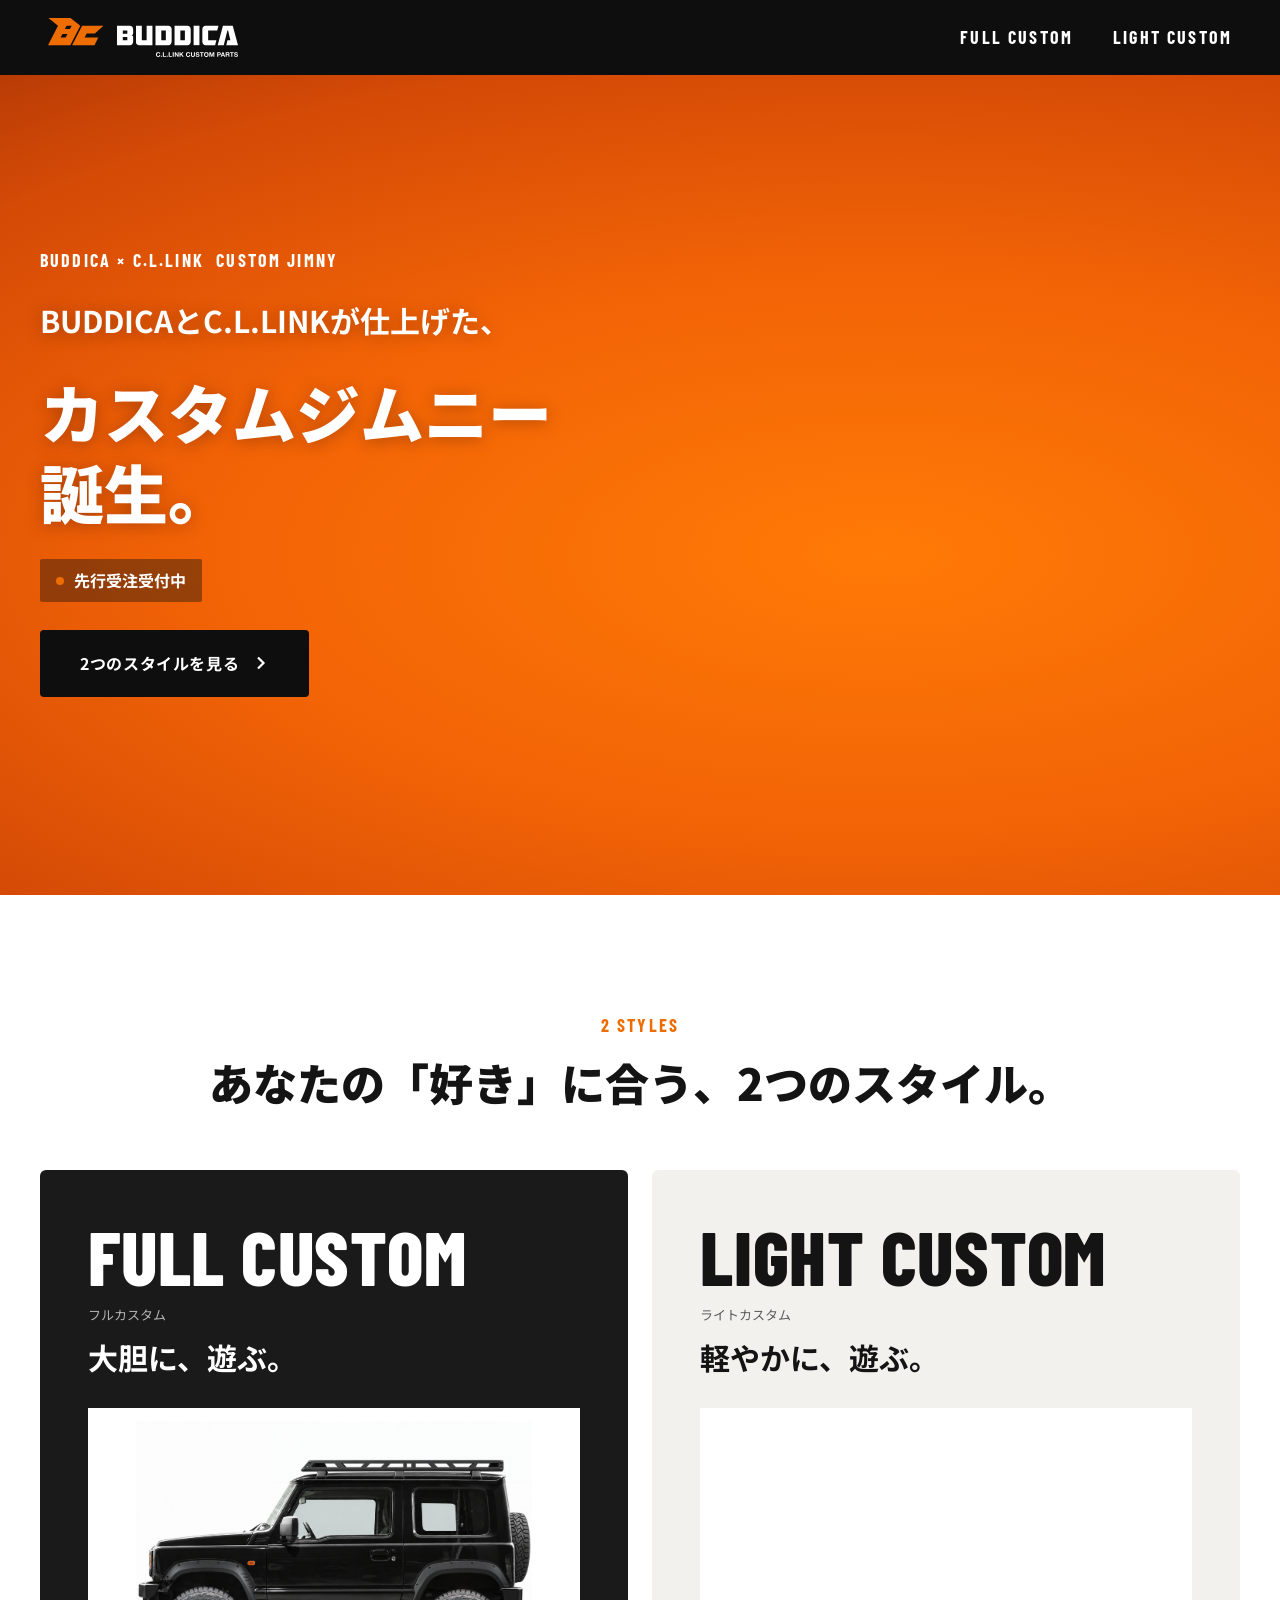
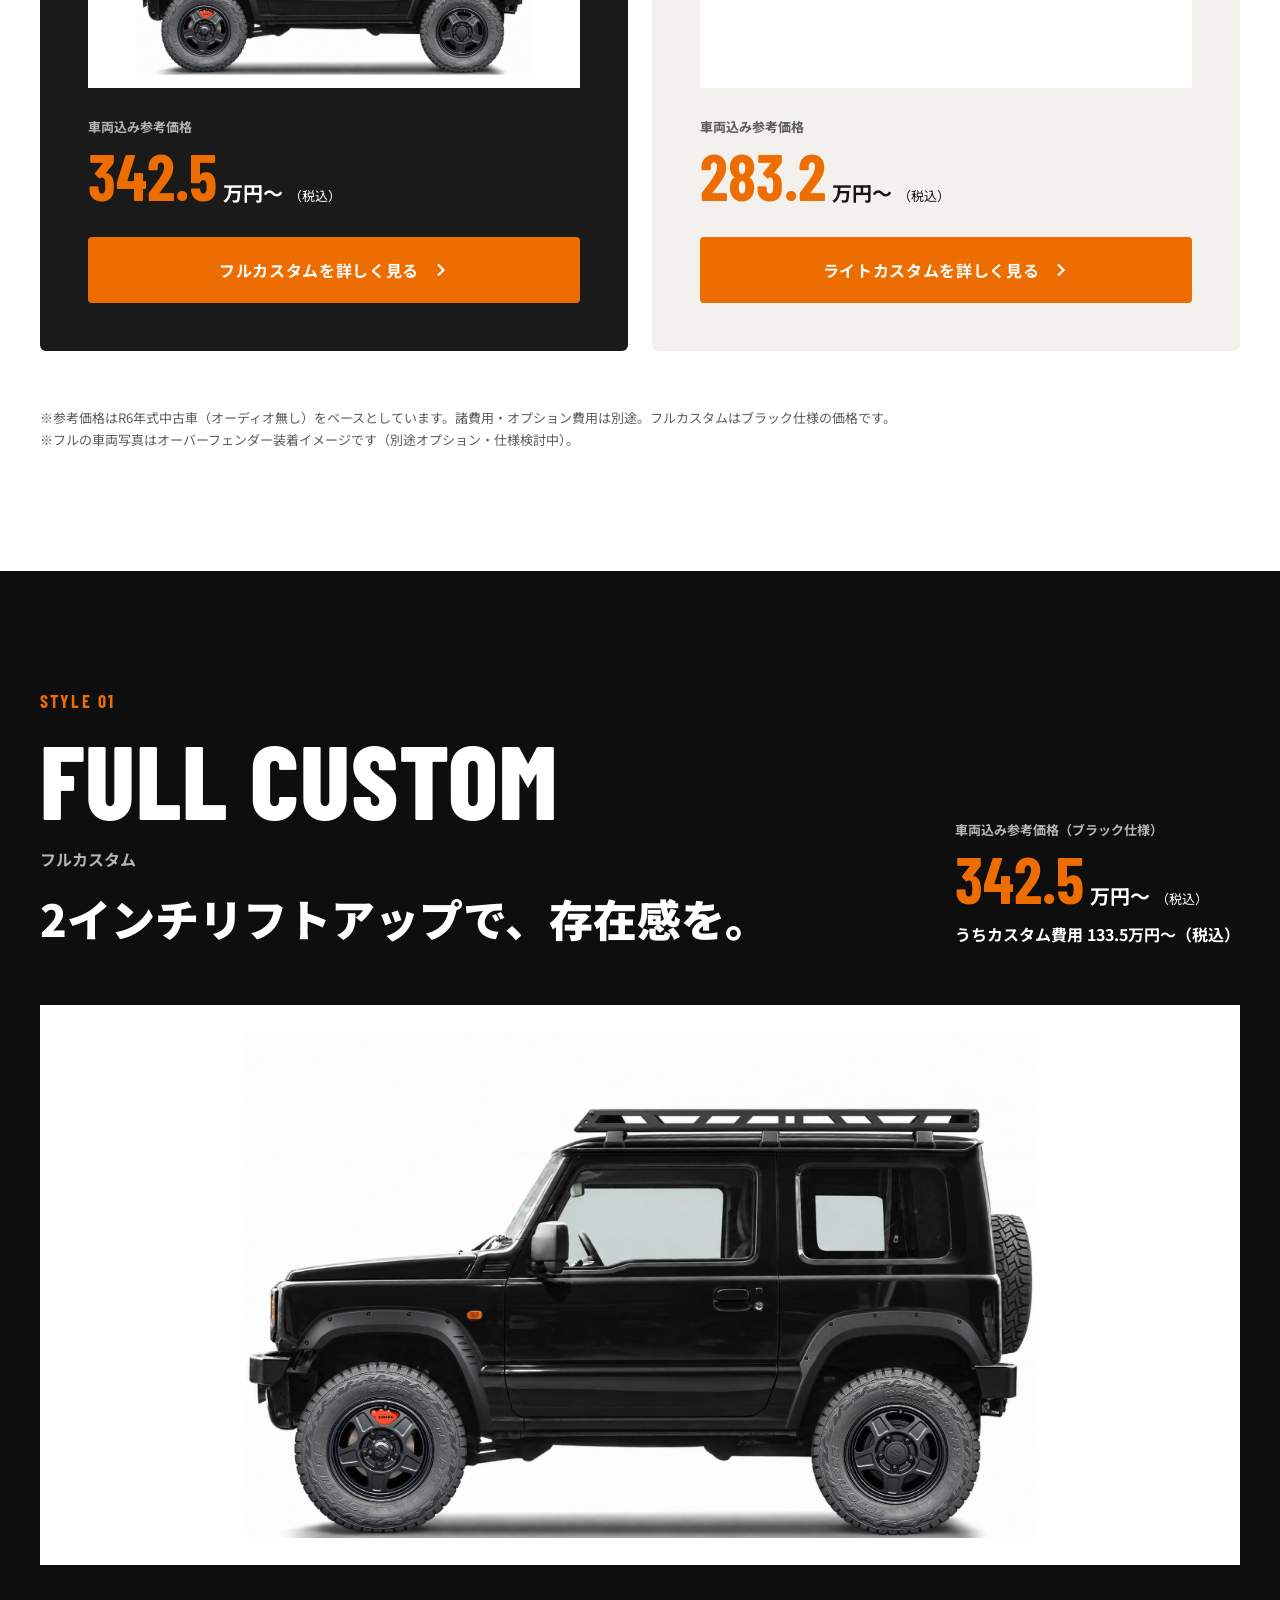
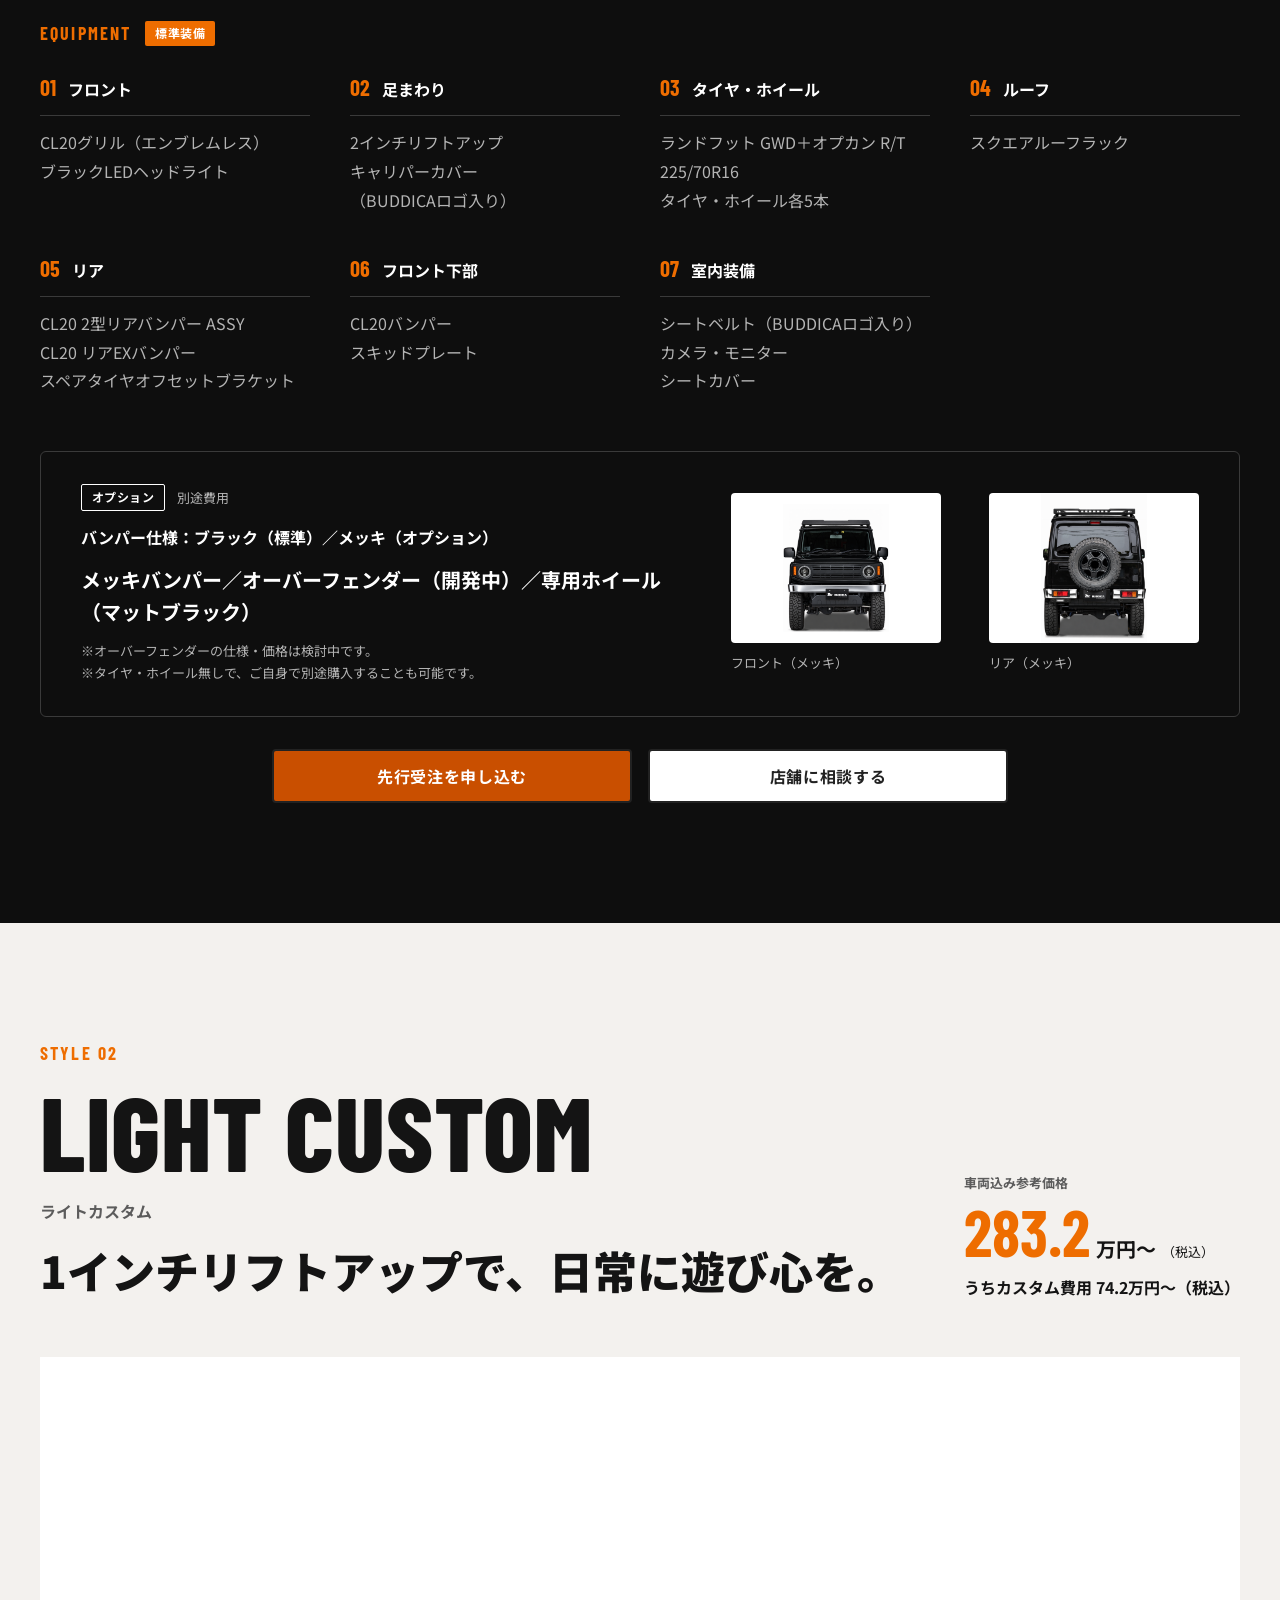
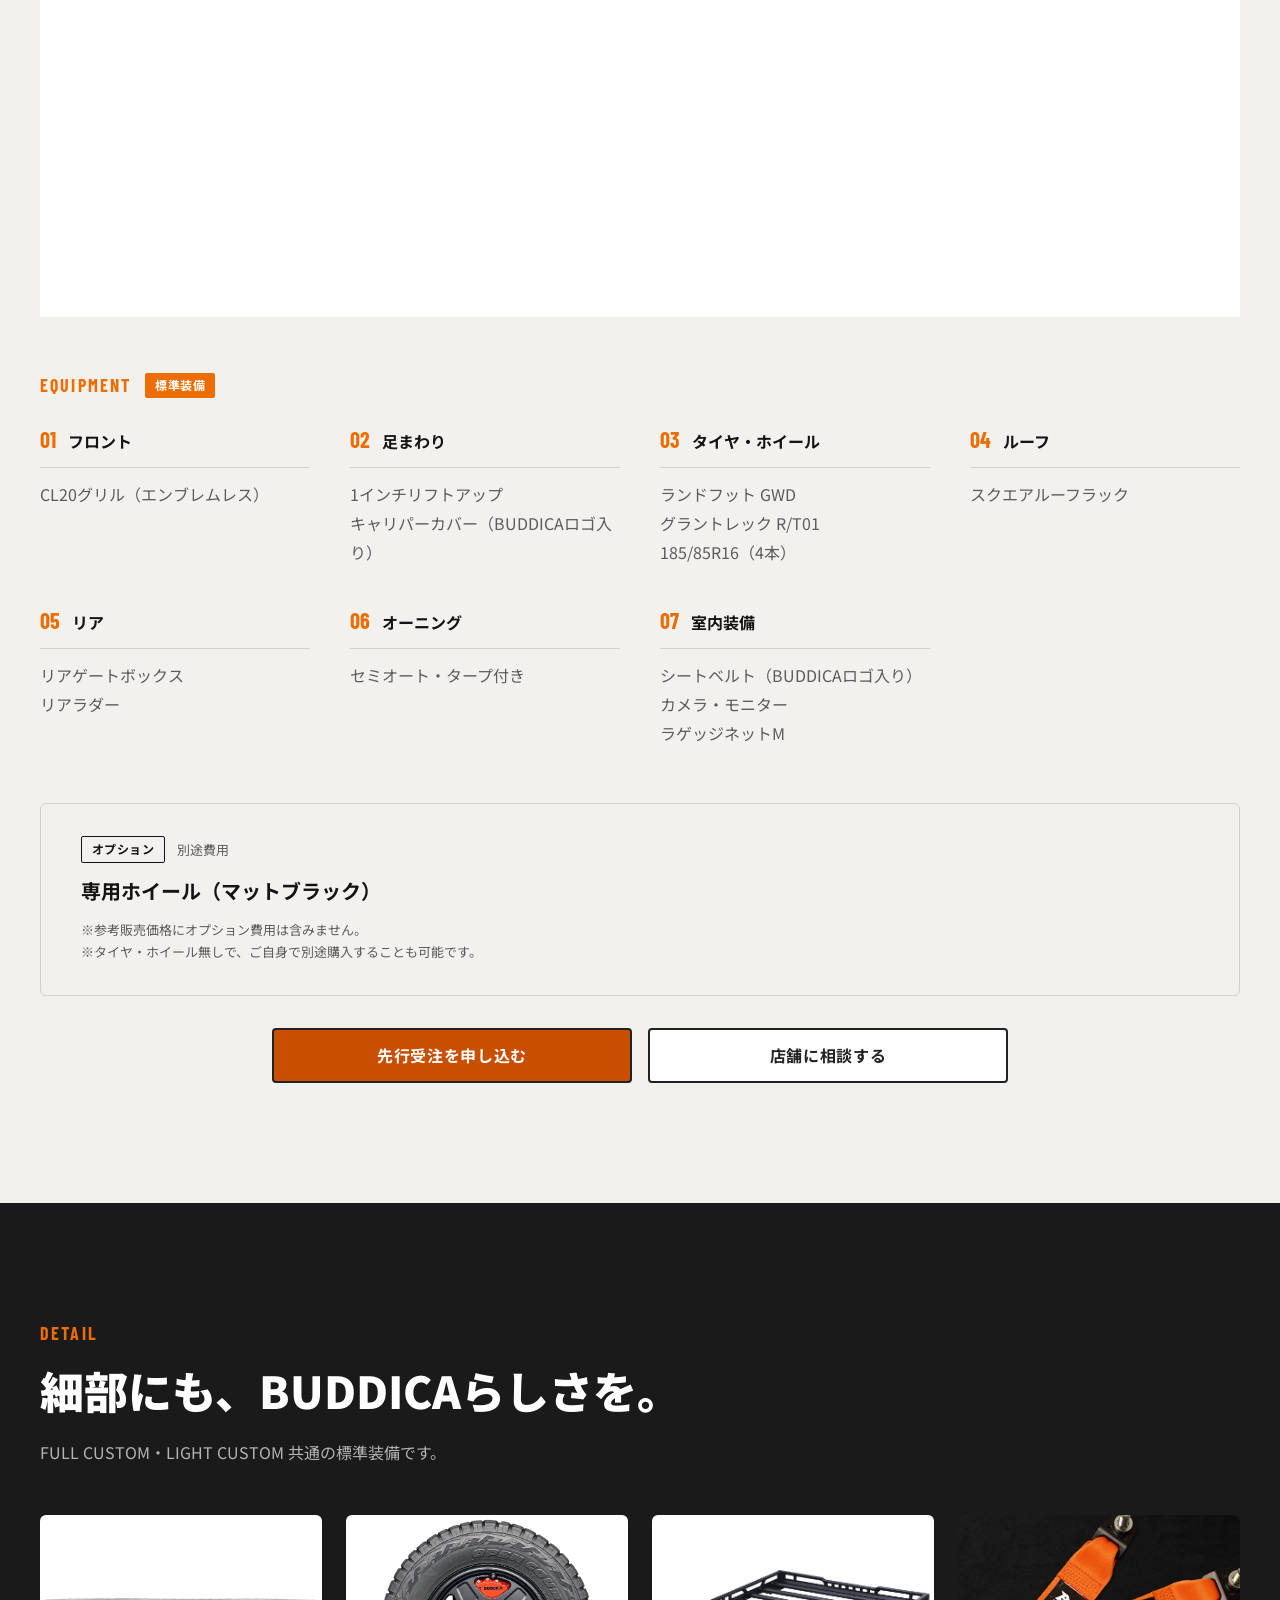
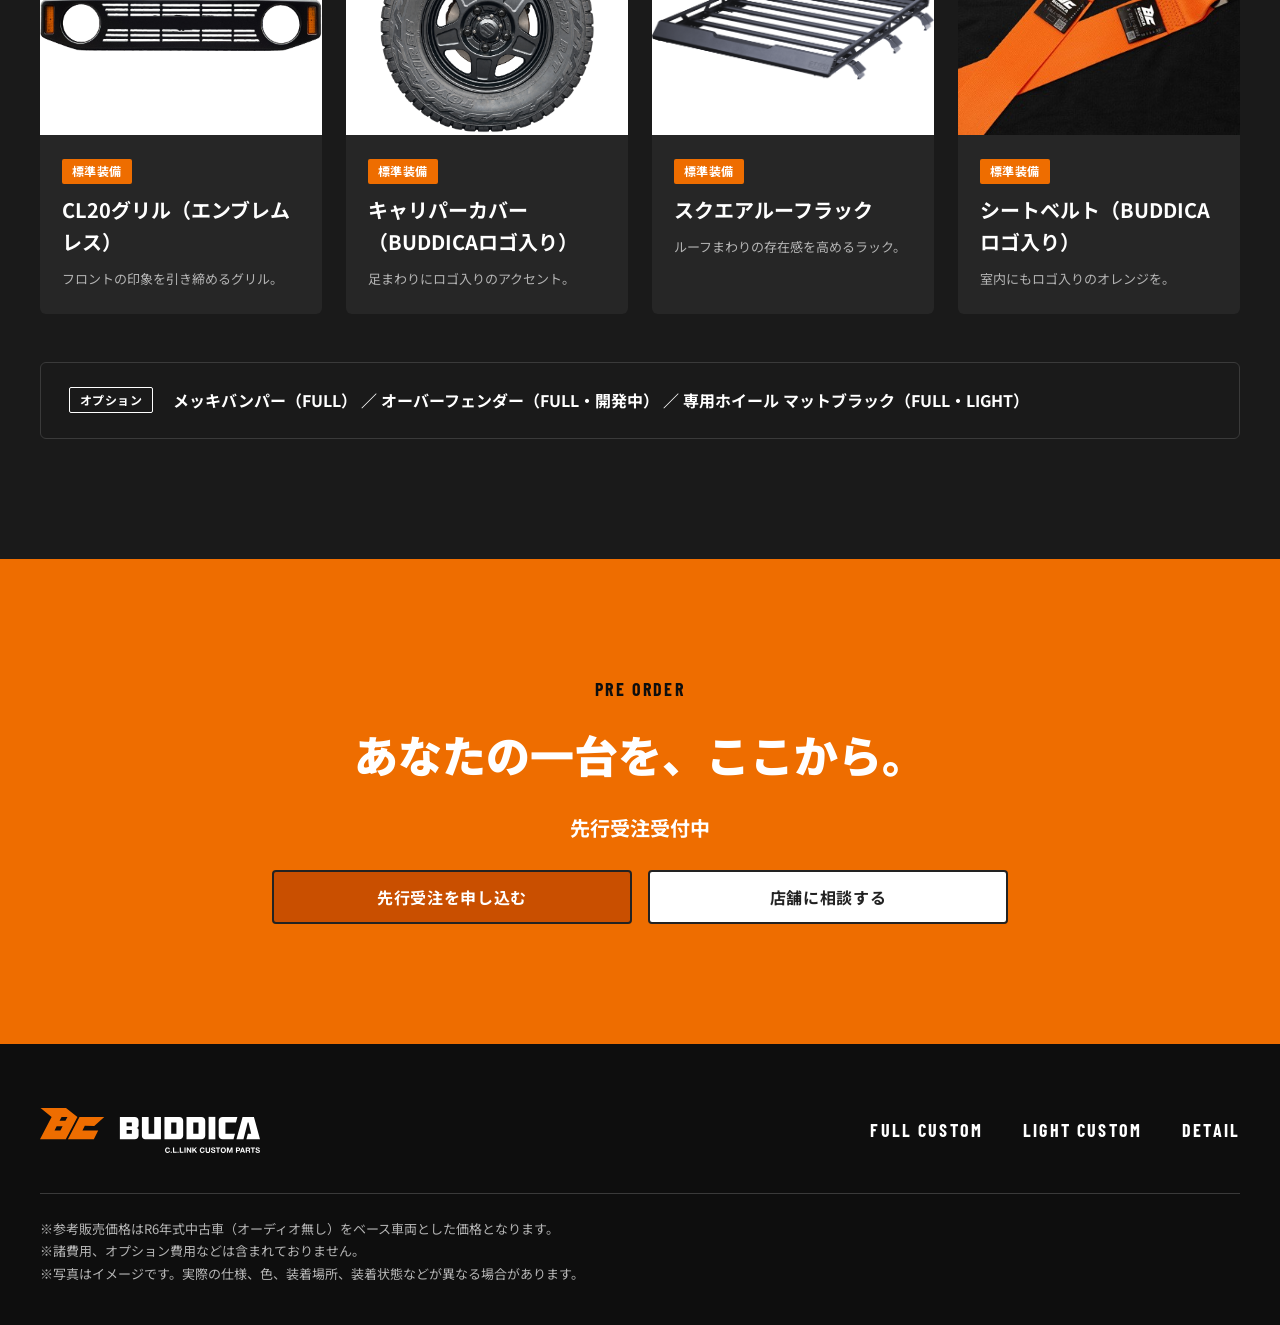
==== commit 87595d05: "PCの各スタイル末尾と先行受注欄にボタンを横並びで配置" ====
--- a/public/jimny/index.html
+++ b/public/jimny/index.html
@@ -24,7 +24,7 @@
 <nav class="mobile-nav" aria-label="スタイル"><a href="#full">FULL CUSTOM</a><a href="#light">LIGHT CUSTOM</a></nav>
 <main id="main"><section class="hero"><picture><source media="(max-width: 767px)" srcset="assets/0285e.png"><img src="assets/9fd0f.png" alt="BUDDICA × C.L.LINK カスタムジムニー完成車" class="hero-car" fetchpriority="high" decoding="async"></picture><div class="hero-copy"><p class="eyebrow">BUDDICA × C.L.LINK &nbsp;CUSTOM JIMNY</p><p class="hero-lead">BUDDICAとC.L.LINKが仕上げた、</p><h1>カスタムジムニー<br>誕生。</h1><p class="status"><picture><source media="(max-width:767px)" srcset="assets/47b59.svg"><img src="assets/5830c.svg" alt="" class="" fetchpriority="high" decoding="async"></picture>先行受注受付中</p><a href="#compare" class="button dark ">2つのスタイルを見る<img src="assets/fa62b.svg" alt="" class="arrow" fetchpriority="high" decoding="async"></a></div></section>
 <section id="compare" class="section compare"><div class="wrap"><div class="center-heading"><p class="eyebrow">2 STYLES</p><h2>あなたの「好き」に合う、<br class="sp-only">2つのスタイル。</h2></div><div class="compare-grid"><article class="compare-card full"><div class="card-title"><h3>FULL CUSTOM</h3><p class="note">フルカスタム</p><p class="tagline">大胆に、遊ぶ。</p></div><img src="assets/87dab.png" alt="フルカスタム側面" class="compare-photo" loading="lazy" decoding="async"><div class="price"><p>車両込み参考価格</p><div><strong>342.5</strong><b>万円〜</b><small>（税込）</small></div></div><a href="#full" class="button  ">フルカスタムを詳しく見る<img src="assets/fa62b.svg" alt="" class="arrow" fetchpriority="high" decoding="async"></a></article><article class="compare-card light"><div class="card-title"><h3>LIGHT CUSTOM</h3><p class="note">ライトカスタム</p><p class="tagline">軽やかに、遊ぶ。</p></div><img src="assets/f68a7.png" alt="ライトカスタム側面" class="compare-photo" loading="lazy" decoding="async"><div class="price"><p>車両込み参考価格</p><div><strong>283.2</strong><b>万円〜</b><small>（税込）</small></div></div><a href="#light" class="button  ">ライトカスタムを詳しく見る<img src="assets/fa62b.svg" alt="" class="arrow" fetchpriority="high" decoding="async"></a></article></div><p class="note">※参考価格はR6年式中古車（オーディオ無し）をベースとしています。諸費用・オプション費用は別途。フルカスタムはブラック仕様の価格です。<br>※フルの車両写真はオーバーフェンダー装着イメージです（別途オプション・仕様検討中）。</p></div></section>
-<section id="full" class="section style-section full"><div class="wrap"><div class="style-heading"><div><p class="eyebrow">STYLE 01</p><h2>FULL CUSTOM</h2><p class="sub">フルカスタム</p><h3>2インチリフトアップで、<br class="sp-only">存在感を。</h3></div><div class="style-price"><div class="price"><p>車両込み参考価格（ブラック仕様）</p><div><strong>342.5</strong><b>万円〜</b><small>（税込）</small></div></div><p class="bold">うちカスタム費用 133.5万円〜（税込）</p></div></div><img src="assets/87dab.png" alt="フルカスタム側面" class="style-photo" loading="lazy" decoding="async"><div class="equipment"><div class="equipment-heading"><p class="eyebrow">EQUIPMENT</p><span class="badge ">標準装備</span></div><div class="spec-grid"><div class="spec-item"><h4><span>01</span>フロント</h4><p>CL20グリル（エンブレムレス）<br>ブラックLEDヘッドライト</p></div><div class="spec-item"><h4><span>02</span>足まわり</h4><p>2インチリフトアップ<br>キャリパーカバー<br>（BUDDICAロゴ入り）</p></div><div class="spec-item"><h4><span>03</span>タイヤ・ホイール</h4><p>ランドフット GWD＋オプカン R/T<br>225/70R16<br>タイヤ・ホイール各5本</p></div><div class="spec-item"><h4><span>04</span>ルーフ</h4><p>スクエアルーフラック</p></div><div class="spec-item"><h4><span>05</span>リア</h4><p>CL20 2型リアバンパー ASSY<br>CL20 リアEXバンパー<br>スペアタイヤオフセットブラケット</p></div><div class="spec-item"><h4><span>06</span>フロント下部</h4><p>CL20バンパー<br>スキッドプレート</p></div><div class="spec-item"><h4><span>07</span>室内装備</h4><p>シートベルト（BUDDICAロゴ入り）<br>カメラ・モニター<br>シートカバー</p></div></div></div><div class="option-panel"><div class="option-copy"><div class="option-head"><span class="badge option">オプション</span><span class="note">別途費用</span></div><p class="bold">バンパー仕様：ブラック（標準）／メッキ（オプション）</p><h4>メッキバンパー／オーバーフェンダー（開発中）／専用ホイール（マットブラック）</h4><p class="note">※オーバーフェンダーの仕様・価格は検討中です。<br>※タイヤ・ホイール無しで、ご自身で別途購入することも可能です。</p></div><div class="option-photos"><figure><img src="assets/d333a.png" alt="フロント（メッキ）" class="" loading="lazy" decoding="async"><figcaption>フロント（メッキ）</figcaption></figure><figure><img src="assets/24bf9.png" alt="リア（メッキ）" class="" loading="lazy" decoding="async"><figcaption>リア（メッキ）</figcaption></figure></div></div></div></section><section id="light" class="section style-section light"><div class="wrap"><div class="style-heading"><div><p class="eyebrow">STYLE 02</p><h2>LIGHT CUSTOM</h2><p class="sub">ライトカスタム</p><h3>1インチリフトアップで、<br class="sp-only">日常に遊び心を。</h3></div><div class="style-price"><div class="price"><p>車両込み参考価格</p><div><strong>283.2</strong><b>万円〜</b><small>（税込）</small></div></div><p class="bold">うちカスタム費用 74.2万円〜（税込）</p></div></div><img src="assets/f68a7.png" alt="ライトカスタム側面" class="style-photo" loading="lazy" decoding="async"><div class="equipment"><div class="equipment-heading"><p class="eyebrow">EQUIPMENT</p><span class="badge ">標準装備</span></div><div class="spec-grid"><div class="spec-item"><h4><span>01</span>フロント</h4><p>CL20グリル（エンブレムレス）</p></div><div class="spec-item"><h4><span>02</span>足まわり</h4><p>1インチリフトアップ<br>キャリパーカバー（BUDDICAロゴ入り）</p></div><div class="spec-item"><h4><span>03</span>タイヤ・ホイール</h4><p>ランドフット GWD<br>グラントレック R/T01<br>185/85R16（4本）</p></div><div class="spec-item"><h4><span>04</span>ルーフ</h4><p>スクエアルーフラック</p></div><div class="spec-item"><h4><span>05</span>リア</h4><p>リアゲートボックス<br>リアラダー</p></div><div class="spec-item"><h4><span>06</span>オーニング</h4><p>セミオート・タープ付き</p></div><div class="spec-item"><h4><span>07</span>室内装備</h4><p>シートベルト（BUDDICAロゴ入り）<br>カメラ・モニター<br>ラゲッジネットM</p></div></div></div><div class="option-panel"><div class="option-copy"><div class="option-head"><span class="badge option">オプション</span><span class="note">別途費用</span></div><h4>専用ホイール（マットブラック）</h4><p class="note">※参考販売価格にオプション費用は含みません。<br>※タイヤ・ホイール無しで、ご自身で別途購入することも可能です。</p></div></div></div></section>
+<section id="full" class="section style-section full"><div class="wrap"><div class="style-heading"><div><p class="eyebrow">STYLE 01</p><h2>FULL CUSTOM</h2><p class="sub">フルカスタム</p><h3>2インチリフトアップで、<br class="sp-only">存在感を。</h3></div><div class="style-price"><div class="price"><p>車両込み参考価格（ブラック仕様）</p><div><strong>342.5</strong><b>万円〜</b><small>（税込）</small></div></div><p class="bold">うちカスタム費用 133.5万円〜（税込）</p></div></div><img src="assets/87dab.png" alt="フルカスタム側面" class="style-photo" loading="lazy" decoding="async"><div class="equipment"><div class="equipment-heading"><p class="eyebrow">EQUIPMENT</p><span class="badge ">標準装備</span></div><div class="spec-grid"><div class="spec-item"><h4><span>01</span>フロント</h4><p>CL20グリル（エンブレムレス）<br>ブラックLEDヘッドライト</p></div><div class="spec-item"><h4><span>02</span>足まわり</h4><p>2インチリフトアップ<br>キャリパーカバー<br>（BUDDICAロゴ入り）</p></div><div class="spec-item"><h4><span>03</span>タイヤ・ホイール</h4><p>ランドフット GWD＋オプカン R/T<br>225/70R16<br>タイヤ・ホイール各5本</p></div><div class="spec-item"><h4><span>04</span>ルーフ</h4><p>スクエアルーフラック</p></div><div class="spec-item"><h4><span>05</span>リア</h4><p>CL20 2型リアバンパー ASSY<br>CL20 リアEXバンパー<br>スペアタイヤオフセットブラケット</p></div><div class="spec-item"><h4><span>06</span>フロント下部</h4><p>CL20バンパー<br>スキッドプレート</p></div><div class="spec-item"><h4><span>07</span>室内装備</h4><p>シートベルト（BUDDICAロゴ入り）<br>カメラ・モニター<br>シートカバー</p></div></div></div><div class="option-panel"><div class="option-copy"><div class="option-head"><span class="badge option">オプション</span><span class="note">別途費用</span></div><p class="bold">バンパー仕様：ブラック（標準）／メッキ（オプション）</p><h4>メッキバンパー／オーバーフェンダー（開発中）／専用ホイール（マットブラック）</h4><p class="note">※オーバーフェンダーの仕様・価格は検討中です。<br>※タイヤ・ホイール無しで、ご自身で別途購入することも可能です。</p></div><div class="option-photos"><figure><img src="assets/d333a.png" alt="フロント（メッキ）" class="" loading="lazy" decoding="async"><figcaption>フロント（メッキ）</figcaption></figure><figure><img src="assets/24bf9.png" alt="リア（メッキ）" class="" loading="lazy" decoding="async"><figcaption>リア（メッキ）</figcaption></figure></div></div><div class="order-actions"><button type="button" class="button" data-contact>先行受注を申し込む</button><a class="button store-link" href="https://www.buddica.jp/store/">店舗に相談する</a></div></div></section><section id="light" class="section style-section light"><div class="wrap"><div class="style-heading"><div><p class="eyebrow">STYLE 02</p><h2>LIGHT CUSTOM</h2><p class="sub">ライトカスタム</p><h3>1インチリフトアップで、<br class="sp-only">日常に遊び心を。</h3></div><div class="style-price"><div class="price"><p>車両込み参考価格</p><div><strong>283.2</strong><b>万円〜</b><small>（税込）</small></div></div><p class="bold">うちカスタム費用 74.2万円〜（税込）</p></div></div><img src="assets/f68a7.png" alt="ライトカスタム側面" class="style-photo" loading="lazy" decoding="async"><div class="equipment"><div class="equipment-heading"><p class="eyebrow">EQUIPMENT</p><span class="badge ">標準装備</span></div><div class="spec-grid"><div class="spec-item"><h4><span>01</span>フロント</h4><p>CL20グリル（エンブレムレス）</p></div><div class="spec-item"><h4><span>02</span>足まわり</h4><p>1インチリフトアップ<br>キャリパーカバー（BUDDICAロゴ入り）</p></div><div class="spec-item"><h4><span>03</span>タイヤ・ホイール</h4><p>ランドフット GWD<br>グラントレック R/T01<br>185/85R16（4本）</p></div><div class="spec-item"><h4><span>04</span>ルーフ</h4><p>スクエアルーフラック</p></div><div class="spec-item"><h4><span>05</span>リア</h4><p>リアゲートボックス<br>リアラダー</p></div><div class="spec-item"><h4><span>06</span>オーニング</h4><p>セミオート・タープ付き</p></div><div class="spec-item"><h4><span>07</span>室内装備</h4><p>シートベルト（BUDDICAロゴ入り）<br>カメラ・モニター<br>ラゲッジネットM</p></div></div></div><div class="option-panel"><div class="option-copy"><div class="option-head"><span class="badge option">オプション</span><span class="note">別途費用</span></div><h4>専用ホイール（マットブラック）</h4><p class="note">※参考販売価格にオプション費用は含みません。<br>※タイヤ・ホイール無しで、ご自身で別途購入することも可能です。</p></div></div><div class="order-actions"><button type="button" class="button" data-contact>先行受注を申し込む</button><a class="button store-link" href="https://www.buddica.jp/store/">店舗に相談する</a></div></div></section>
 <section id="detail" class="section detail"><div class="wrap"><div class="detail-heading"><p class="eyebrow">DETAIL</p><h2>細部にも、<br class="sp-only">BUDDICAらしさを。</h2><p class="sub">FULL CUSTOM・LIGHT CUSTOM <br class="sp-only">共通の標準装備です。</p></div><div class="detail-grid"><article class="detail-card"><img src="assets/ef86f.png" alt="CL20グリル（エンブレムレス）" class="" loading="lazy" decoding="async"><div><span class="badge ">標準装備</span><h3>CL20グリル（エンブレムレス）</h3><p class="note">フロントの印象を引き締めるグリル。</p></div></article><article class="detail-card"><img src="assets/00ac3.png" alt="キャリパーカバー（BUDDICAロゴ入り）" class="" loading="lazy" decoding="async"><div><span class="badge ">標準装備</span><h3>キャリパーカバー（BUDDICAロゴ入り）</h3><p class="note">足まわりにロゴ入りのアクセント。</p></div></article><article class="detail-card"><img src="assets/233d9.png" alt="スクエアルーフラック" class="" loading="lazy" decoding="async"><div><span class="badge ">標準装備</span><h3>スクエアルーフラック</h3><p class="note">ルーフまわりの存在感を高めるラック。</p></div></article><article class="detail-card"><img src="assets/353c5.png" alt="シートベルト（BUDDICAロゴ入り）" class="cover" loading="lazy" decoding="async"><div><span class="badge ">標準装備</span><h3>シートベルト（BUDDICAロゴ入り）</h3><p class="note">室内にもロゴ入りのオレンジを。</p></div></article></div><div class="option-strip"><span class="badge option">オプション</span><p>メッキバンパー（FULL）<span> ／ </span>オーバーフェンダー（FULL・開発中）<span> ／ </span>専用ホイール マットブラック（FULL・LIGHT）</p></div></div></section>
 <section class="section final-cta"><div class="wrap"><p class="eyebrow">PRE ORDER</p><h2>あなたの一台を、<br class="sp-only">ここから。</h2><p>先行受注受付中</p><div class="order-actions"><button type="button" class="button" data-contact>先行受注を申し込む</button><a class="button store-link" href="https://www.buddica.jp/store/">店舗に相談する</a></div></div></section></main>
 <footer><div class="wrap"><div class="footer-top"><a href="#" aria-label="ページ先頭"><img src="assets/596a9.svg" alt="BUDDICA × C.L.LINK" class="pc-footer" loading="lazy" decoding="async"><img src="assets/55995.svg" alt="BUDDICA × C.L.LINK" class="sp-footer" loading="lazy" decoding="async"></a><nav aria-label="フッターナビゲーション"><a class="en" href="#full">FULL CUSTOM</a><a class="en" href="#light">LIGHT CUSTOM</a><a class="en" href="#detail">DETAIL</a><div class="order-actions"><button type="button" class="button" data-contact>先行受注を申し込む</button><a class="button store-link" href="https://www.buddica.jp/store/">店舗に相談する</a></div></nav></div><p class="note">※参考販売価格はR6年式中古車（オーディオ無し）をベース車両とした価格となります。<br>※諸費用、オプション費用などは含まれておりません。<br>※写真はイメージです。実際の仕様、色、装着場所、装着状態などが異なる場合があります。</p></div></footer>
--- a/public/jimny/style.css
+++ b/public/jimny/style.css
@@ -16,3 +16,15 @@
   footer {padding-bottom:calc(140px + env(safe-area-inset-bottom))}
   html {scroll-padding-bottom:140px}
 }
+
+.style-section .order-actions {display:none}
+@media (min-width:768px) {
+  footer .order-actions {display:none}
+  .style-section .order-actions, .final-cta .order-actions {
+    display:grid;
+    grid-template-columns:repeat(2,minmax(0,1fr));
+    width:min(100%,736px);
+    gap:16px;
+  }
+  .style-section .order-actions {margin-top:32px}
+}
